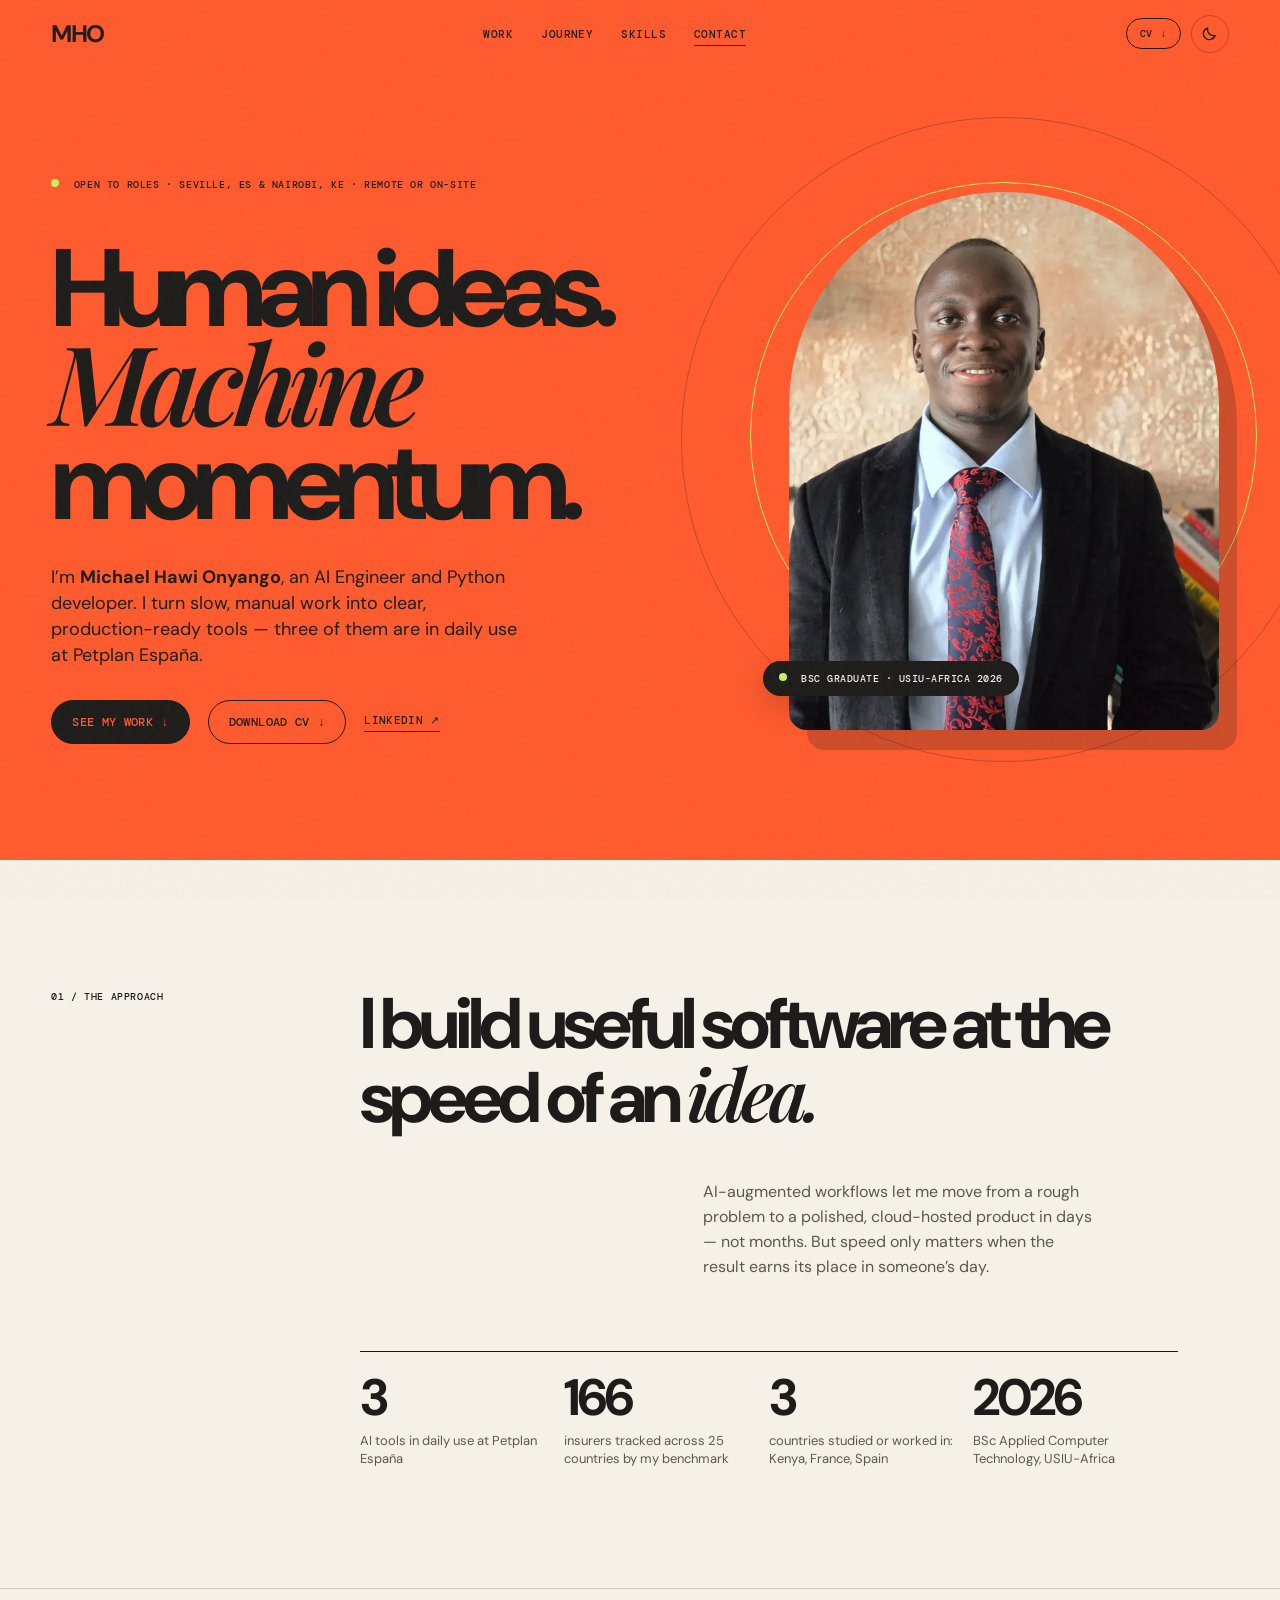
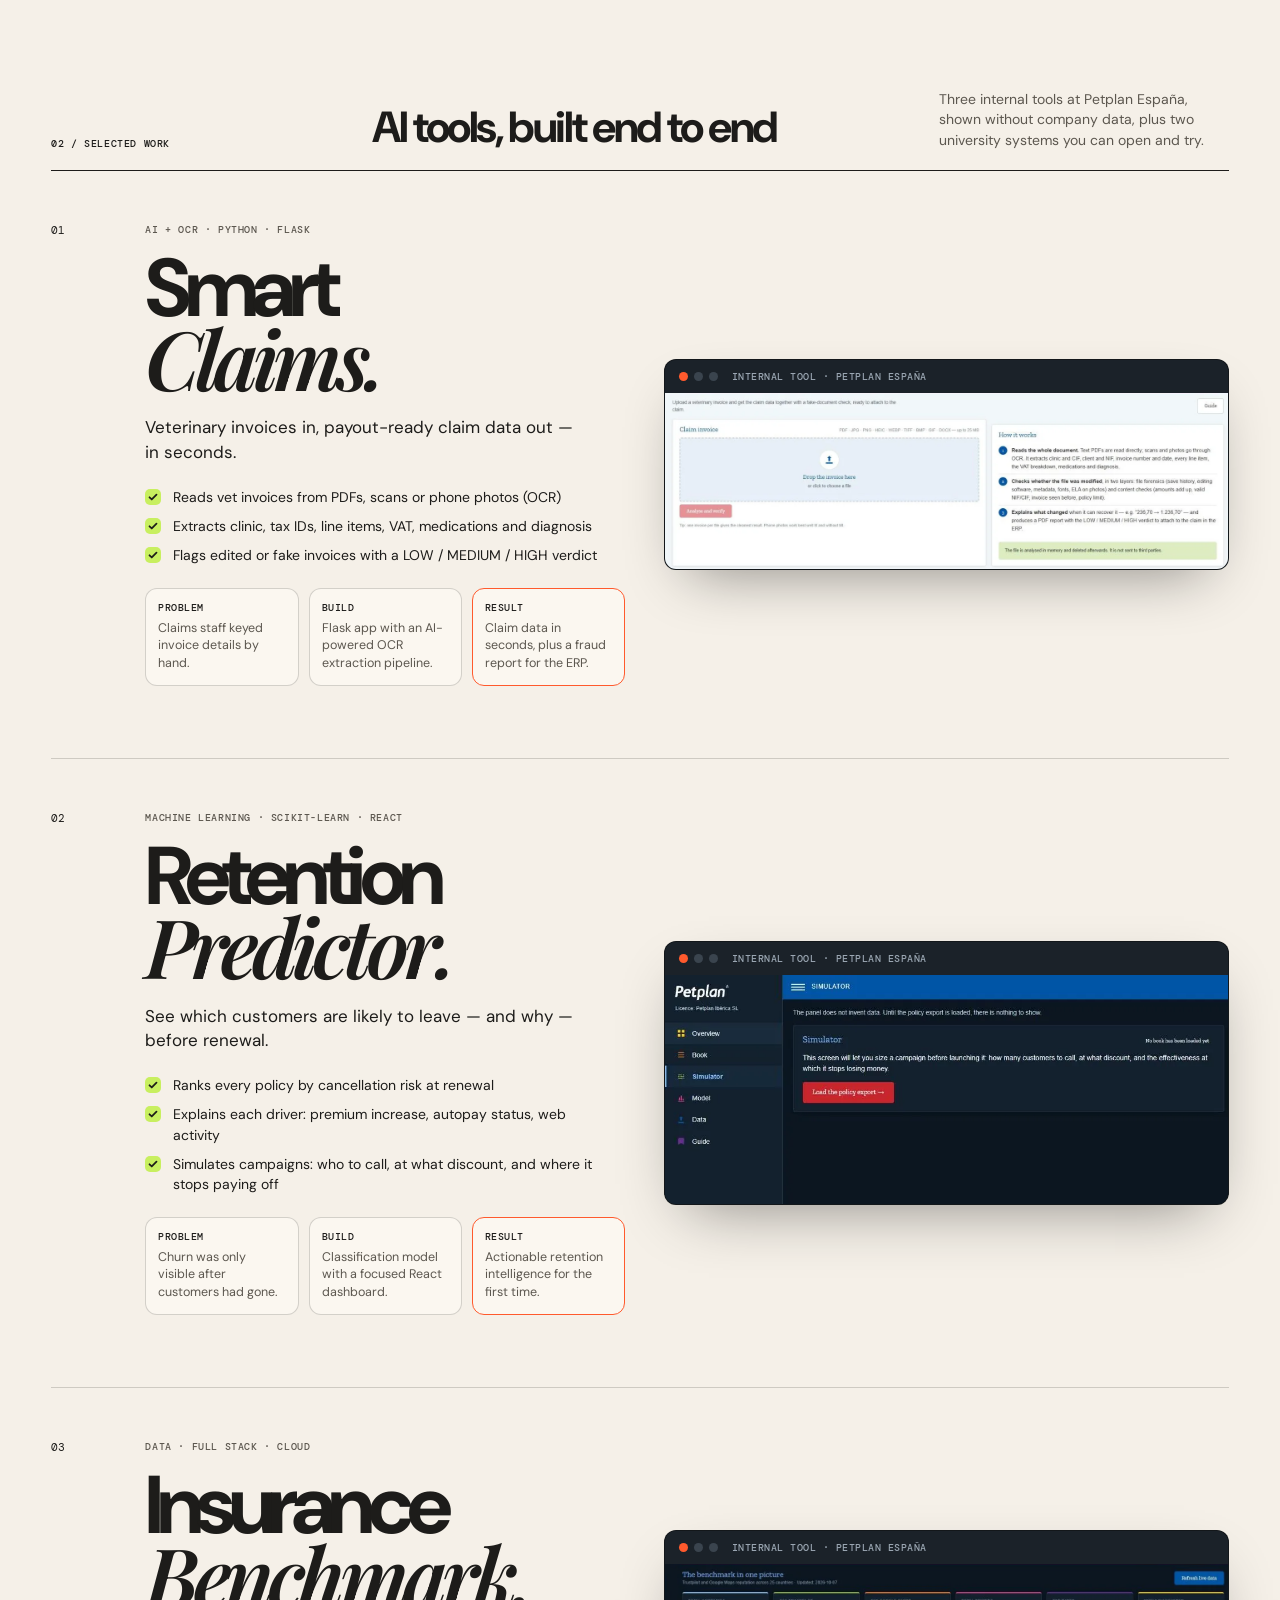
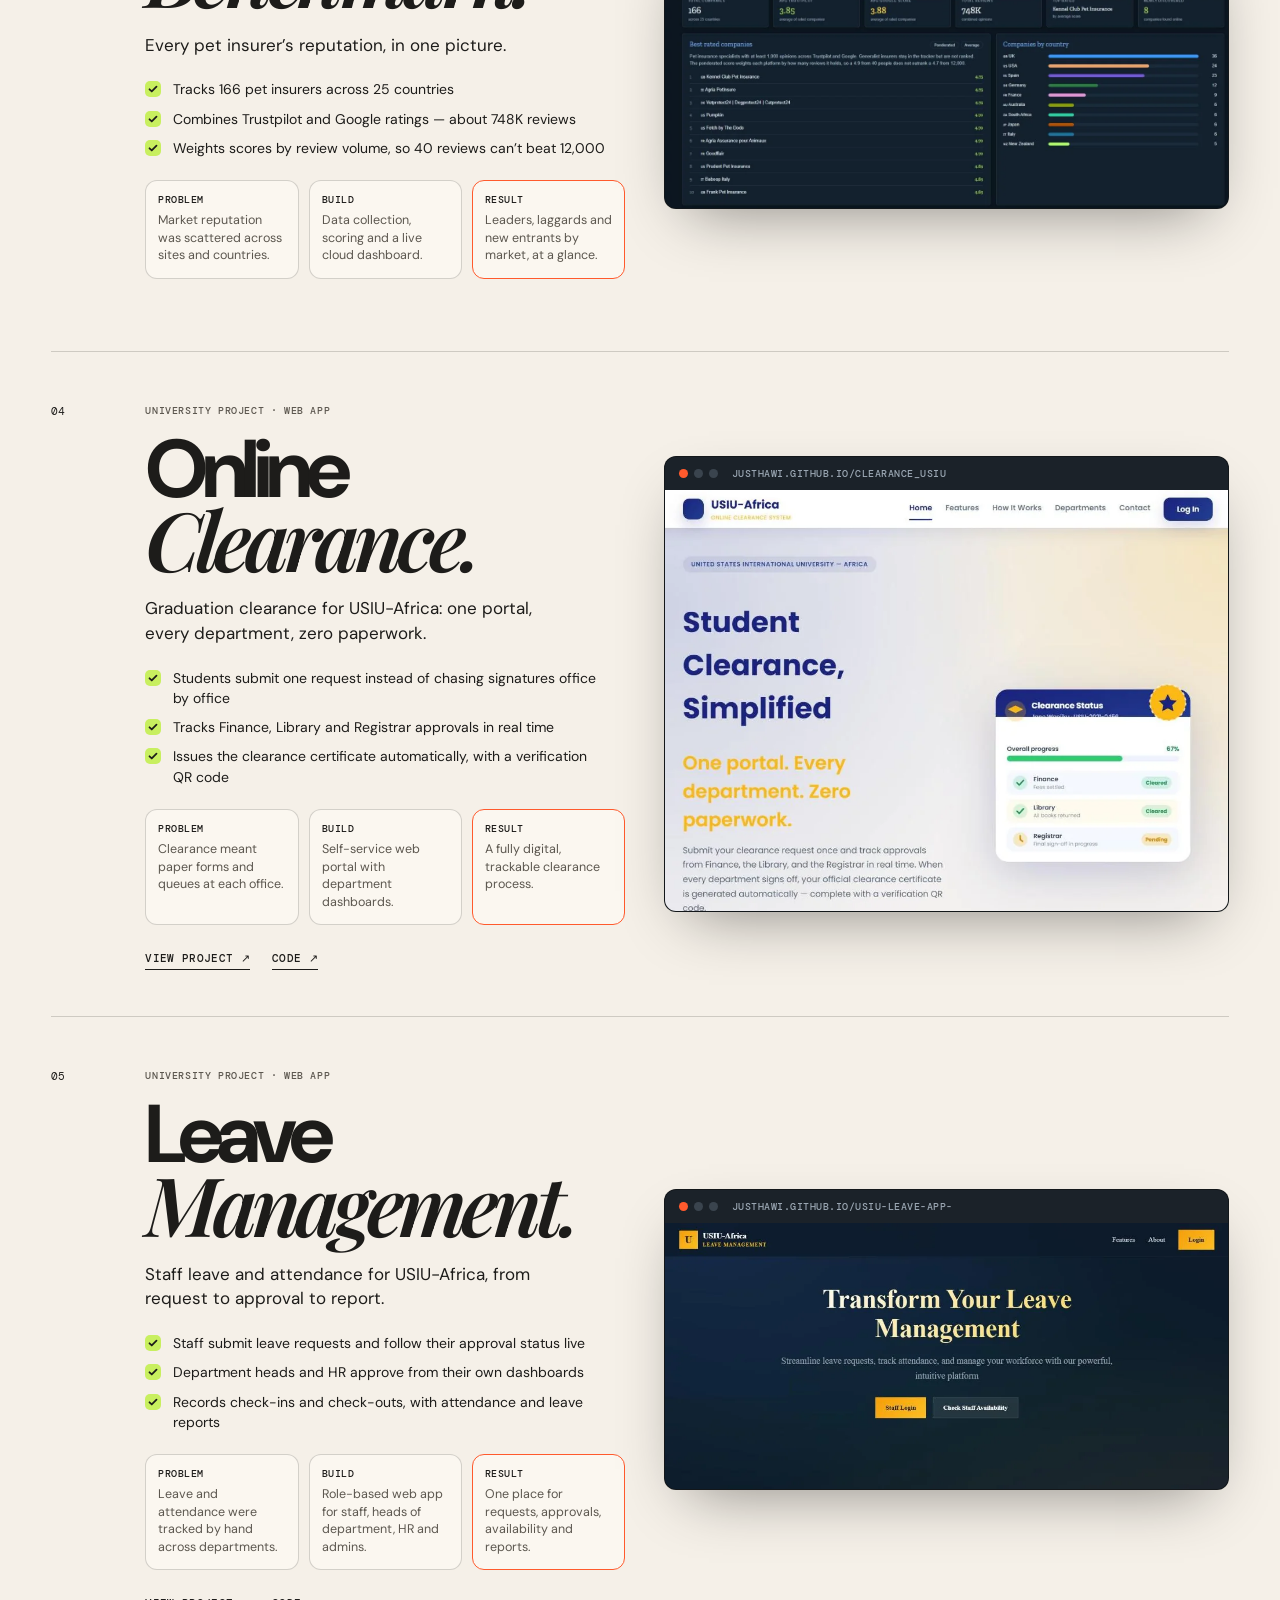
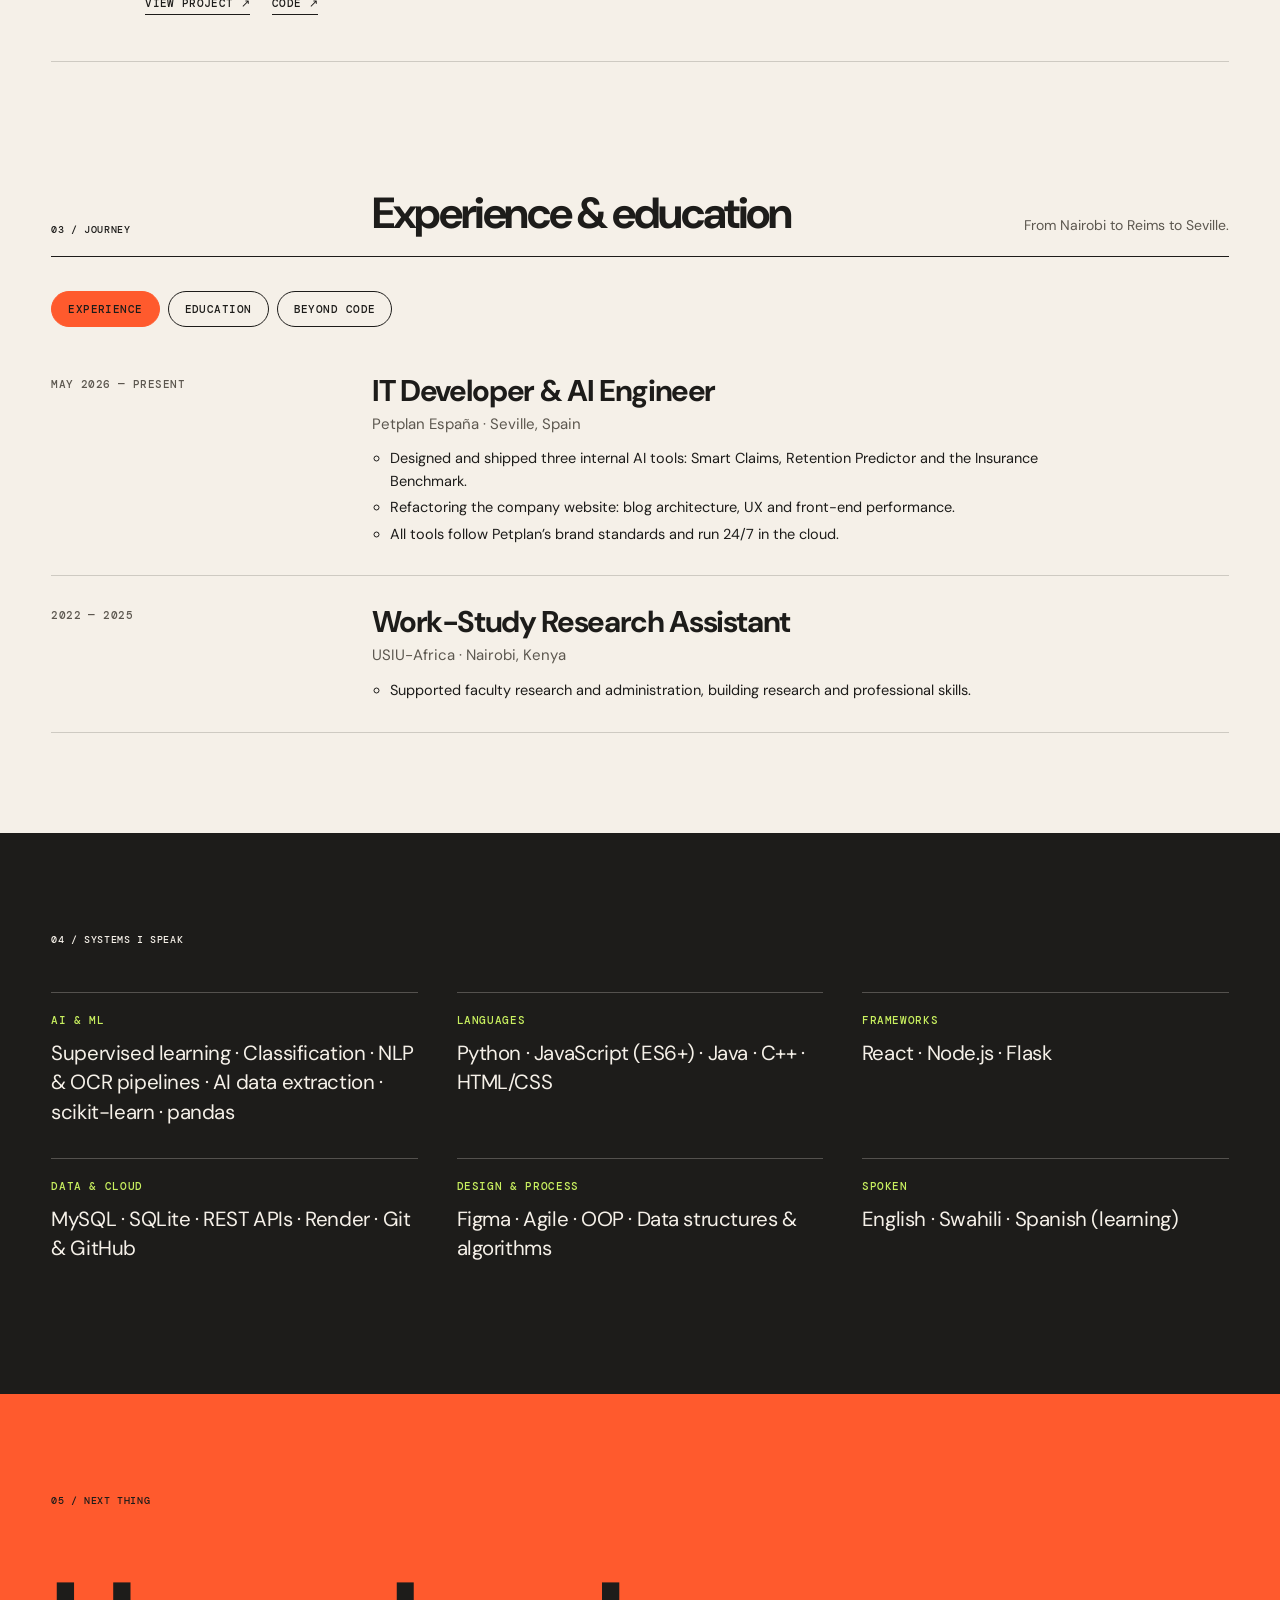
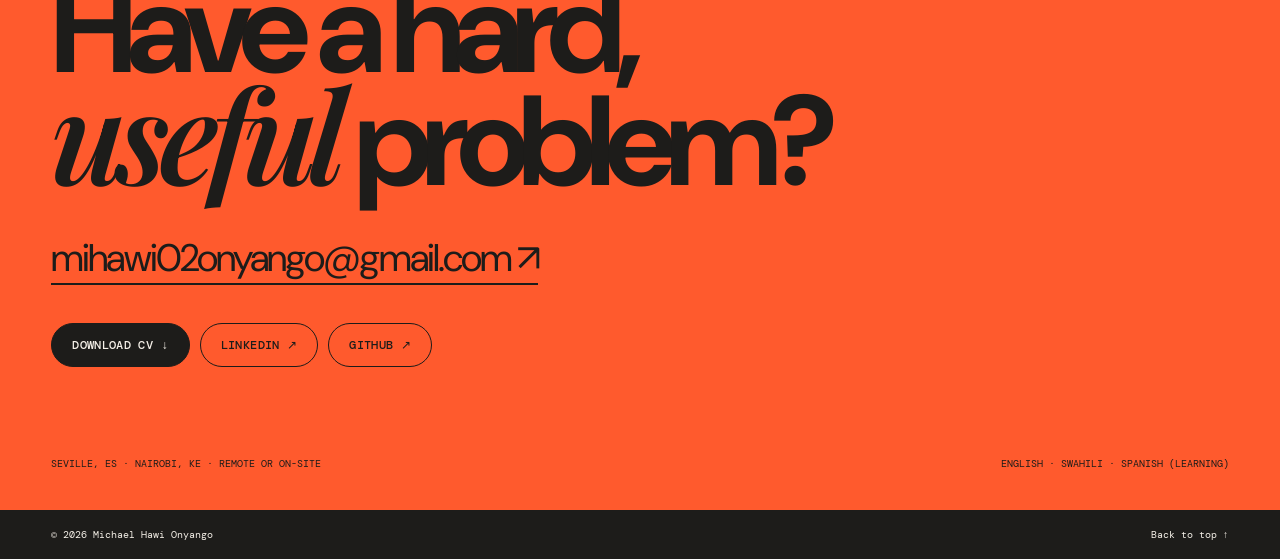
==== index.html @ cbe43e83 "Add files via upload" ====
<!doctype html>
<html lang="en">
<head>
  <meta charset="utf-8" />
  <meta name="viewport" content="width=device-width, initial-scale=1" />
  <title>Michael Hawi Onyango — AI Engineer &amp; Python Developer | Portfolio</title>
  <meta name="description" content="Michael Hawi Onyango is an AI Engineer and Python developer (BSc, USIU-Africa 2026) building production AI tools at Petplan España — OCR claims automation, ML retention prediction and a global insurer benchmark." />
  <meta name="author" content="Michael Hawi Onyango" />
  <meta name="robots" content="index, follow" />
  <meta name="theme-color" content="#ff5a2d" media="(prefers-color-scheme: light)" />
  <meta name="theme-color" content="#141312" media="(prefers-color-scheme: dark)" />
  <meta name="color-scheme" content="light dark" />
  <link rel="canonical" href="https://michael-hawi-onyango-portfolio.onrender.com/" />
  <link rel="icon" href="favicon.svg" type="image/svg+xml" />
  <link rel="apple-touch-icon" href="apple-touch-icon.png" />

  <meta property="og:type" content="profile" />
  <meta property="og:site_name" content="Michael Hawi Onyango" />
  <meta property="og:title" content="Michael Hawi Onyango — AI Engineer &amp; Python Developer" />
  <meta property="og:description" content="Production AI tools built at Petplan España: OCR claims automation, ML retention prediction and a 25-country insurer benchmark." />
  <meta property="og:url" content="https://michael-hawi-onyango-portfolio.onrender.com/" />
  <meta property="og:image" content="https://michael-hawi-onyango-portfolio.onrender.com/og-image.png" />
  <meta property="og:image:width" content="1200" />
  <meta property="og:image:height" content="630" />
  <meta property="og:image:alt" content="Michael Hawi Onyango — AI Engineer. Human ideas. Machine momentum." />
  <meta property="og:locale" content="en_GB" />
  <meta property="profile:first_name" content="Michael" />
  <meta property="profile:last_name" content="Onyango" />
  <meta name="twitter:card" content="summary_large_image" />
  <meta name="twitter:title" content="Michael Hawi Onyango — AI Engineer &amp; Python Developer" />
  <meta name="twitter:description" content="Production AI tools: OCR claims automation, ML retention prediction and a 25-country insurer benchmark." />
  <meta name="twitter:image" content="https://michael-hawi-onyango-portfolio.onrender.com/og-image.png" />

  <script>
    (function () {
      var t = null;
      try { t = localStorage.getItem('theme'); } catch (e) {}
      if (t !== 'light' && t !== 'dark') t = window.matchMedia('(prefers-color-scheme: dark)').matches ? 'dark' : 'light';
      document.documentElement.setAttribute('data-theme', t);
    })();
  </script>

  <script type="application/ld+json">
  {
    "@context": "https://schema.org",
    "@graph": [
      {
        "@type": "Person",
        "@id": "https://michael-hawi-onyango-portfolio.onrender.com/#person",
        "name": "Michael Hawi Onyango",
        "alternateName": "Hawi Onyango",
        "jobTitle": "AI Engineer",
        "description": "IT Developer and AI Engineer building production-ready AI tools.",
        "url": "https://michael-hawi-onyango-portfolio.onrender.com/",
        "image": "https://michael-hawi-onyango-portfolio.onrender.com/michael-hawi-onyango.jpg",
        "email": "mailto:mihawi02onyango@gmail.com",
        "sameAs": [
          "https://www.linkedin.com/in/hawionyango",
          "https://github.com/Justhawi"
        ],
        "alumniOf": [
          { "@type": "CollegeOrUniversity", "name": "United States International University - Africa" },
          { "@type": "CollegeOrUniversity", "name": "Sciences Po" }
        ],
        "hasCredential": {
          "@type": "EducationalOccupationalCredential",
          "credentialCategory": "degree",
          "name": "BSc Applied Computer Technology",
          "recognizedBy": { "@type": "CollegeOrUniversity", "name": "United States International University - Africa" }
        },
        "worksFor": { "@type": "Organization", "name": "Petplan España" },
        "knowsAbout": ["Artificial intelligence", "Machine learning", "Python", "Flask", "React", "Node.js", "scikit-learn", "pandas", "OCR", "Natural language processing", "REST APIs"],
        "knowsLanguage": ["English", "Swahili", "Spanish"],
        "address": { "@type": "PostalAddress", "addressLocality": "Seville", "addressCountry": "ES" }
      },
      {
        "@type": "WebSite",
        "@id": "https://michael-hawi-onyango-portfolio.onrender.com/#website",
        "url": "https://michael-hawi-onyango-portfolio.onrender.com/",
        "name": "Michael Hawi Onyango — Portfolio",
        "inLanguage": "en",
        "author": { "@id": "https://michael-hawi-onyango-portfolio.onrender.com/#person" }
      }
    ]
  }
  </script>

  <link rel="preconnect" href="https://fonts.googleapis.com"><link rel="preconnect" href="https://fonts.gstatic.com" crossorigin>
  <link href="https://fonts.googleapis.com/css2?family=DM+Mono:wght@400;500&family=DM+Sans:opsz,wght@9..40,400;9..40,500;9..40,700&family=Playfair+Display:ital,wght@0,600;1,600&display=swap" rel="stylesheet">
  <link rel="stylesheet" href="styles.css" />
</head>
<body>
  <a class="skip-link" href="#work">Skip to selected work</a>
  <div class="noise" aria-hidden="true"></div>

  <header class="site-header" id="site-header">
    <a class="brand" href="#top" aria-label="Michael Hawi Onyango, back to top">MHO</a>
    <nav class="main-nav" id="main-nav" aria-label="Main">
      <a href="#work">Work</a>
      <a href="#journey">Journey</a>
      <a href="#skills">Skills</a>
      <a href="#contact">Contact</a>
    </nav>
    <div class="header-actions">
      <a class="pill pill-small cv-link" href="Michael-Hawi-Onyango-CV.pdf" download>CV <span aria-hidden="true">↓</span></a>
      <button class="icon-btn theme-toggle" id="theme-toggle" type="button" aria-label="Switch to dark mode" aria-pressed="false">
        <svg class="i-moon" viewBox="0 0 24 24" aria-hidden="true"><path d="M20 14.5A8.5 8.5 0 0 1 9.5 4a8.5 8.5 0 1 0 10.5 10.5Z"/></svg>
        <svg class="i-sun" viewBox="0 0 24 24" aria-hidden="true"><circle cx="12" cy="12" r="4.2"/><path d="M12 2v2.5M12 19.5V22M2 12h2.5M19.5 12H22M4.9 4.9l1.8 1.8M17.3 17.3l1.8 1.8M4.9 19.1l1.8-1.8M17.3 6.7l1.8-1.8"/></svg>
      </button>
      <button class="icon-btn menu-toggle" id="menu-toggle" type="button" aria-label="Open menu" aria-expanded="false" aria-controls="main-nav">
        <span></span><span></span>
      </button>
    </div>
  </header>

  <main id="top">
    <section class="hero" aria-labelledby="hero-title">
      <div class="hero-copy">
        <div class="eyebrow"><span class="dot" aria-hidden="true"></span> Open to roles · Seville, ES &amp; Nairobi, KE · Remote or on-site</div>
        <h1 id="hero-title"><span class="sr-only">Michael Hawi Onyango, AI Engineer: </span>Human ideas.<br><em>Machine</em> momentum.</h1>
        <p class="hero-intro">I’m <strong>Michael Hawi Onyango</strong>, an AI Engineer and Python developer. I turn slow, manual work into clear, production-ready tools — three of them are in daily use at Petplan España.</p>
        <div class="hero-actions">
          <a class="pill pill-dark" href="#work">See my work <span aria-hidden="true">↓</span></a>
          <a class="pill" href="Michael-Hawi-Onyango-CV.pdf" download>Download CV <span aria-hidden="true">↓</span></a>
          <a class="text-link" href="https://www.linkedin.com/in/hawionyango" target="_blank" rel="noopener noreferrer">LinkedIn ↗</a>
        </div>
      </div>
      <figure class="hero-photo">
        <div class="orbit orbit-a" aria-hidden="true"></div>
        <div class="orbit orbit-b" aria-hidden="true"></div>
        <picture>
          <source srcset="michael-hawi-onyango.webp" type="image/webp">
          <img src="michael-hawi-onyango.jpg" width="640" height="800" alt="Portrait of Michael Hawi Onyango in a dark blazer and red patterned tie" fetchpriority="high">
        </picture>
        <figcaption class="photo-badge"><span class="dot" aria-hidden="true"></span> BSc graduate · USIU-Africa 2026</figcaption>
      </figure>
    </section>

    <section class="manifesto" id="about" aria-labelledby="about-title">
      <div class="section-tag">01 / The approach</div>
      <div>
        <h2 id="about-title" class="display-copy">I build useful software at the speed of an <em>idea.</em></h2>
        <p class="body-copy">AI-augmented workflows let me move from a rough problem to a polished, cloud-hosted product in days — not months. But speed only matters when the result earns its place in someone’s day.</p>
        <ul class="facts" aria-label="Quick facts">
          <li><strong>3</strong><span>AI tools in daily use at Petplan España</span></li>
          <li><strong>166</strong><span>insurers tracked across 25 countries by my benchmark</span></li>
          <li><strong>3</strong><span>countries studied or worked in: Kenya, France, Spain</span></li>
          <li><strong>2026</strong><span>BSc Applied Computer Technology, USIU-Africa</span></li>
        </ul>
      </div>
    </section>

    <section class="work" id="work" aria-labelledby="work-title">
      <div class="section-top">
        <div class="section-tag">02 / Selected work</div>
        <h2 id="work-title" class="section-title">AI tools, built end to end</h2>
        <p>Three internal tools at Petplan España, shown without company data, plus two university systems you can open and try.</p>
      </div>

      <article class="project">
        <div class="project-number" aria-hidden="true">01</div>
        <div class="project-copy">
          <span class="kicker">AI + OCR · Python · Flask</span>
          <h3>Smart<br><em>Claims.</em></h3>
          <p class="lede">Veterinary invoices in, payout-ready claim data out — in seconds.</p>
          <ul class="checklist" aria-label="What it does">
            <li>Reads vet invoices from PDFs, scans or phone photos (OCR)</li>
            <li>Extracts clinic, tax IDs, line items, VAT, medications and diagnosis</li>
            <li>Flags edited or fake invoices with a LOW / MEDIUM / HIGH verdict</li>
          </ul>
          <ol class="steps">
            <li><b>Problem</b>Claims staff keyed invoice details by hand.</li>
            <li><b>Build</b>Flask app with an AI-powered OCR extraction pipeline.</li>
            <li><b>Result</b>Claim data in seconds, plus a fraud report for the ERP.</li>
          </ol>
        </div>
        <figure class="shot"><div class="shot-bar" aria-hidden="true"><i></i><i></i><i></i><span>Internal tool · Petplan España</span></div><img src="shot-smart-claims.webp" width="1354" height="422" loading="lazy" decoding="async" alt="Screenshot of the Smart Claims invoice reader: an upload area for vet invoices and a three-step explanation of how it reads, verifies and reports on each invoice"></figure>
      </article>

      <article class="project">
        <div class="project-number" aria-hidden="true">02</div>
        <div class="project-copy">
          <span class="kicker">Machine learning · scikit-learn · React</span>
          <h3>Retention<br><em>Predictor.</em></h3>
          <p class="lede">See which customers are likely to leave — and why — before renewal.</p>
          <ul class="checklist" aria-label="What it does">
            <li>Ranks every policy by cancellation risk at renewal</li>
            <li>Explains each driver: premium increase, autopay status, web activity</li>
            <li>Simulates campaigns: who to call, at what discount, and where it stops paying off</li>
          </ul>
          <ol class="steps">
            <li><b>Problem</b>Churn was only visible after customers had gone.</li>
            <li><b>Build</b>Classification model with a focused React dashboard.</li>
            <li><b>Result</b>Actionable retention intelligence for the first time.</li>
          </ol>
        </div>
        <figure class="shot"><div class="shot-bar" aria-hidden="true"><i></i><i></i><i></i><span>Internal tool · Petplan España</span></div><img src="shot-retention.webp" width="985" height="400" loading="lazy" decoding="async" alt="Screenshot of the Retention Panel: navigation for overview, book, simulator and model, with the campaign simulator screen open"></figure>
      </article>

      <article class="project">
        <div class="project-number" aria-hidden="true">03</div>
        <div class="project-copy">
          <span class="kicker">Data · Full stack · Cloud</span>
          <h3>Insurance<br><em>Benchmark.</em></h3>
          <p class="lede">Every pet insurer’s reputation, in one picture.</p>
          <ul class="checklist" aria-label="What it does">
            <li>Tracks 166 pet insurers across 25 countries</li>
            <li>Combines Trustpilot and Google ratings — about 748K reviews</li>
            <li>Weights scores by review volume, so 40 reviews can’t beat 12,000</li>
          </ul>
          <ol class="steps">
            <li><b>Problem</b>Market reputation was scattered across sites and countries.</li>
            <li><b>Build</b>Data collection, scoring and a live cloud dashboard.</li>
            <li><b>Result</b>Leaders, laggards and new entrants by market, at a glance.</li>
          </ol>
        </div>
        <figure class="shot"><div class="shot-bar" aria-hidden="true"><i></i><i></i><i></i><span>Internal tool · Petplan España</span></div><img src="shot-benchmark.webp" width="1324" height="574" loading="lazy" decoding="async" alt="Screenshot of the Insurance Benchmark dashboard: 166 companies across 25 countries, average Trustpilot and Google scores, best-rated companies and companies by country"></figure>
      </article>

      <article class="project">
        <div class="project-number" aria-hidden="true">04</div>
        <div class="project-copy">
          <span class="kicker">University project · Web app</span>
          <h3>Online<br><em>Clearance.</em></h3>
          <p class="lede">Graduation clearance for USIU-Africa: one portal, every department, zero paperwork.</p>
          <ul class="checklist" aria-label="What it does">
            <li>Students submit one request instead of chasing signatures office by office</li>
            <li>Tracks Finance, Library and Registrar approvals in real time</li>
            <li>Issues the clearance certificate automatically, with a verification QR code</li>
          </ul>
          <ol class="steps">
            <li><b>Problem</b>Clearance meant paper forms and queues at each office.</li>
            <li><b>Build</b>Self-service web portal with department dashboards.</li>
            <li><b>Result</b>A fully digital, trackable clearance process.</li>
          </ol>
          <div class="project-links">
            <a class="text-link" href="https://justhawi.github.io/clearance_usiu/" target="_blank" rel="noopener noreferrer">View project ↗</a>
            <a class="text-link" href="https://github.com/Justhawi/clearance_usiu" target="_blank" rel="noopener noreferrer">Code ↗</a>
          </div>
        </div>
        <figure class="shot"><div class="shot-bar" aria-hidden="true"><i></i><i></i><i></i><span>justhawi.github.io/clearance_usiu</span></div><img src="shot-clearance.webp" width="972" height="726" loading="lazy" decoding="async" alt="Screenshot of the USIU-Africa Online Clearance System home page, showing a student's clearance status with Finance and Library cleared and Registrar pending"></figure>
      </article>

      <article class="project">
        <div class="project-number" aria-hidden="true">05</div>
        <div class="project-copy">
          <span class="kicker">University project · Web app</span>
          <h3>Leave<br><em>Management.</em></h3>
          <p class="lede">Staff leave and attendance for USIU-Africa, from request to approval to report.</p>
          <ul class="checklist" aria-label="What it does">
            <li>Staff submit leave requests and follow their approval status live</li>
            <li>Department heads and HR approve from their own dashboards</li>
            <li>Records check-ins and check-outs, with attendance and leave reports</li>
          </ul>
          <ol class="steps">
            <li><b>Problem</b>Leave and attendance were tracked by hand across departments.</li>
            <li><b>Build</b>Role-based web app for staff, heads of department, HR and admins.</li>
            <li><b>Result</b>One place for requests, approvals, availability and reports.</li>
          </ol>
          <div class="project-links">
            <a class="text-link" href="https://justhawi.github.io/usiu-leave-app-/" target="_blank" rel="noopener noreferrer">View project ↗</a>
            <a class="text-link" href="https://github.com/Justhawi/usiu-leave-app-" target="_blank" rel="noopener noreferrer">Code ↗</a>
          </div>
        </div>
        <figure class="shot"><div class="shot-bar" aria-hidden="true"><i></i><i></i><i></i><span>justhawi.github.io/usiu-leave-app-</span></div><img src="shot-leave-app.webp" width="1100" height="520" loading="lazy" decoding="async" alt="Screenshot of the USIU-Africa Leave Management System home page with staff login and staff availability buttons"></figure>
      </article>
    </section>

    <section class="journey" id="journey" aria-labelledby="journey-title">
      <div class="section-top">
        <div class="section-tag">03 / Journey</div>
        <h2 id="journey-title" class="section-title">Experience &amp; education</h2>
        <p>From Nairobi to Reims to Seville.</p>
      </div>
      <div class="tabs" role="tablist" aria-label="Experience and education">
        <button role="tab" id="tab-work" aria-controls="panel-work" aria-selected="true">Experience</button>
        <button role="tab" id="tab-edu" aria-controls="panel-edu" aria-selected="false" tabindex="-1">Education</button>
        <button role="tab" id="tab-more" aria-controls="panel-more" aria-selected="false" tabindex="-1">Beyond code</button>
      </div>

      <div class="tab-panel" role="tabpanel" id="panel-work" aria-labelledby="tab-work">
        <ol class="timeline">
          <li>
            <span class="when">May 2026 — Present</span>
            <h3>IT Developer &amp; AI Engineer</h3>
            <p class="where">Petplan España · Seville, Spain</p>
            <ul>
              <li>Designed and shipped three internal AI tools: Smart Claims, Retention Predictor and the Insurance Benchmark.</li>
              <li>Refactoring the company website: blog architecture, UX and front-end performance.</li>
              <li>All tools follow Petplan’s brand standards and run 24/7 in the cloud.</li>
            </ul>
          </li>
          <li>
            <span class="when">2022 — 2025</span>
            <h3>Work-Study Research Assistant</h3>
            <p class="where">USIU-Africa · Nairobi, Kenya</p>
            <ul><li>Supported faculty research and administration, building research and professional skills.</li></ul>
          </li>
        </ol>
      </div>

      <div class="tab-panel" role="tabpanel" id="panel-edu" aria-labelledby="tab-edu" hidden>
        <ol class="timeline">
          <li>
            <span class="when">2022 — 2026 · Graduated 26 Sept 2026</span>
            <h3>BSc Applied Computer Technology</h3>
            <p class="where">USIU-Africa · Nairobi, Kenya</p>
          </li>
          <li>
            <span class="when">2025</span>
            <h3>Student Exchange Programme</h3>
            <p class="where">Sciences Po · Reims, France</p>
          </li>
          <li>
            <span class="when">2022</span>
            <h3>ICDL Core certification</h3>
            <p class="where">International Computer Driving Licence</p>
          </li>
        </ol>
      </div>

      <div class="tab-panel" role="tabpanel" id="panel-more" aria-labelledby="tab-more" hidden>
        <ol class="timeline">
          <li>
            <span class="when">2023</span>
            <h3>Hult Prize competitor</h3>
            <p class="where">Pitched a climate-tech solution to an international judging panel.</p>
          </li>
          <li>
            <span class="when">Workshops</span>
            <h3>Cybersecurity &amp; digital forensics</h3>
            <p class="where">Hands-on training in penetration testing concepts and incident analysis.</p>
          </li>
          <li>
            <span class="when">Volunteer</span>
            <h3>St. Scholastica Uzima Hospital, Nairobi</h3>
            <p class="where">Community health support and digital literacy assistance.</p>
          </li>
        </ol>
      </div>
    </section>

    <section class="credentials" id="skills" aria-labelledby="skills-title">
      <div class="section-tag">04 / Systems I speak</div>
      <h2 id="skills-title" class="sr-only">Skills</h2>
      <div class="skill-groups">
        <div><h3>AI &amp; ML</h3><p>Supervised learning · Classification · NLP &amp; OCR pipelines · AI data extraction · scikit-learn · pandas</p></div>
        <div><h3>Languages</h3><p>Python · JavaScript (ES6+) · Java · C++ · HTML/CSS</p></div>
        <div><h3>Frameworks</h3><p>React · Node.js · Flask</p></div>
        <div><h3>Data &amp; cloud</h3><p>MySQL · SQLite · REST APIs · Render · Git &amp; GitHub</p></div>
        <div><h3>Design &amp; process</h3><p>Figma · Agile · OOP · Data structures &amp; algorithms</p></div>
        <div><h3>Spoken</h3><p>English · Swahili · Spanish (learning)</p></div>
      </div>
    </section>

    <section class="contact" id="contact" aria-labelledby="contact-title">
      <div class="section-tag">05 / Next thing</div>
      <h2 id="contact-title">Have a hard,<br><em>useful</em> problem?</h2>
      <a class="email" href="mailto:mihawi02onyango@gmail.com">mihawi02onyango@gmail.com <b aria-hidden="true">↗</b></a>
      <div class="contact-links">
        <a class="pill pill-dark" href="Michael-Hawi-Onyango-CV.pdf" download>Download CV <span aria-hidden="true">↓</span></a>
        <a class="pill" href="https://www.linkedin.com/in/hawionyango" target="_blank" rel="noopener noreferrer">LinkedIn ↗</a>
        <a class="pill" href="https://github.com/Justhawi" target="_blank" rel="noopener noreferrer">GitHub ↗</a>
      </div>
      <div class="contact-meta"><span>Seville, ES · Nairobi, KE · Remote or on-site</span><span>English · Swahili · Spanish (learning)</span></div>
    </section>
  </main>

  <footer><span>© 2026 Michael Hawi Onyango</span><a href="#top" class="to-top">Back to top ↑</a></footer>
  <script src="script.js"></script>
</body>
</html>
---- styles.css ----
/* ---------- Tokens ---------- */
:root{
  --orange:#ff5a2d;--lime:#c8ef5f;--ink:#1d1c1a;--paper:#f5f0e8;
  --bg:#f5f0e8;--fg:#1d1c1a;--muted:#5c574f;--line:rgba(29,28,26,.18);--line-strong:#1d1c1a;
  --card:#fbf7f0;--hero-bg:#ff5a2d;--hero-fg:#1d1c1a;--hero-accent:#1d1c1a;--hero-line:rgba(29,28,26,.28);
  --inv-bg:#1d1c1a;--inv-fg:#f5f0e8;--inv-line:rgba(245,240,232,.25);
  --header-bg:rgba(245,240,232,.86);--noise:.17;
  --sans:'DM Sans',system-ui,sans-serif;--mono:'DM Mono',ui-monospace,monospace;--serif:'Playfair Display',Georgia,serif;
  color-scheme:light;
}
@media (prefers-color-scheme:dark){
  :root:not([data-theme="light"]){
    --bg:#141312;--fg:#f2ede4;--muted:#aaa397;--line:rgba(242,237,228,.14);--line-strong:#f2ede4;
    --card:#1c1a18;--hero-bg:#141312;--hero-fg:#f2ede4;--hero-accent:#ff6a3d;--hero-line:rgba(242,237,228,.18);
    --inv-bg:#1c1a18;--inv-fg:#f2ede4;--inv-line:rgba(242,237,228,.18);
    --header-bg:rgba(20,19,18,.82);--noise:.07;color-scheme:dark;
  }
}
:root[data-theme="dark"]{
  --bg:#141312;--fg:#f2ede4;--muted:#aaa397;--line:rgba(242,237,228,.14);--line-strong:#f2ede4;
  --card:#1c1a18;--hero-bg:#141312;--hero-fg:#f2ede4;--hero-accent:#ff6a3d;--hero-line:rgba(242,237,228,.18);
  --inv-bg:#1c1a18;--inv-fg:#f2ede4;--inv-line:rgba(242,237,228,.18);
  --header-bg:rgba(20,19,18,.82);--noise:.07;color-scheme:dark;
}

/* ---------- Base ---------- */
*{box-sizing:border-box}
html{scroll-behavior:smooth;scroll-padding-top:80px}
body{margin:0;background:var(--bg);color:var(--fg);font-family:var(--sans);-webkit-font-smoothing:antialiased;transition:background-color .3s,color .3s}
img{max-width:100%;display:block}
a{color:inherit}
:focus-visible{outline:2px solid var(--orange);outline-offset:3px;border-radius:4px}
.sr-only{position:absolute!important;width:1px;height:1px;padding:0;margin:-1px;overflow:hidden;clip:rect(0,0,0,0);white-space:nowrap;border:0}
.skip-link{position:fixed;left:16px;top:-60px;z-index:50;background:var(--ink);color:var(--paper);padding:10px 14px;font:500 11px var(--mono);text-decoration:none}
.skip-link:focus{top:12px}
.noise{pointer-events:none;position:fixed;inset:0;opacity:var(--noise);z-index:40;background-image:url("data:image/svg+xml,%3Csvg viewBox='0 0 180 180' xmlns='http://www.w3.org/2000/svg'%3E%3Cfilter id='n'%3E%3CfeTurbulence type='fractalNoise' baseFrequency='.9' numOctaves='3' stitchTiles='stitch'/%3E%3C/filter%3E%3Crect width='100%25' height='100%25' filter='url(%23n)' opacity='.22'/%3E%3C/svg%3E")}
.section-tag,.eyebrow,.kicker{font:500 10px var(--mono);letter-spacing:.06em;text-transform:uppercase}
.dot{display:inline-block;width:8px;height:8px;border-radius:50%;background:var(--lime);margin-right:8px;vertical-align:1px}

/* ---------- Buttons ---------- */
.pill{display:inline-flex;align-items:center;gap:8px;border:1px solid currentColor;border-radius:999px;padding:13px 20px;font:500 12px var(--mono);text-decoration:none;text-transform:uppercase;letter-spacing:.03em;transition:transform .2s,background-color .2s,color .2s}
.pill:hover{transform:translateY(-2px)}
.pill-dark{background:var(--ink);color:var(--paper);border-color:var(--ink)}
.pill-small{padding:8px 13px;font-size:10px}
.text-link{font:500 11px var(--mono);text-decoration:none;border-bottom:1px solid currentColor;padding-bottom:4px;text-transform:uppercase;letter-spacing:.03em}
.icon-btn{width:38px;height:38px;display:grid;place-items:center;border:1px solid var(--line);border-radius:50%;background:transparent;color:inherit;cursor:pointer;padding:0}
.icon-btn svg{width:17px;height:17px;fill:none;stroke:currentColor;stroke-width:1.8;stroke-linecap:round;stroke-linejoin:round}
.theme-toggle .i-sun{display:none}
:root[data-theme="dark"] .theme-toggle .i-sun{display:block}
:root[data-theme="dark"] .theme-toggle .i-moon{display:none}

/* ---------- Header ---------- */
.site-header{position:fixed;top:0;left:0;right:0;z-index:30;height:68px;display:flex;align-items:center;justify-content:space-between;gap:20px;padding:0 4vw;color:var(--hero-fg);transition:background-color .3s,border-color .3s,color .3s;border-bottom:1px solid transparent}
.site-header.scrolled{background:var(--header-bg);color:var(--fg);border-bottom-color:var(--line);-webkit-backdrop-filter:blur(12px);backdrop-filter:blur(12px)}
.brand{font-size:24px;font-weight:700;letter-spacing:-1.5px;text-decoration:none}
.main-nav{display:flex;gap:28px}
.main-nav a{font:500 11px var(--mono);text-decoration:none;text-transform:uppercase;letter-spacing:.04em;position:relative}
.main-nav a::after{content:"";position:absolute;left:0;right:0;bottom:-5px;height:1px;background:currentColor;transform:scaleX(0);transform-origin:left;transition:transform .25s}
.main-nav a:hover::after,.main-nav a[aria-current="true"]::after{transform:scaleX(1)}
.header-actions{display:flex;align-items:center;gap:10px}
.site-header:not(.scrolled) .icon-btn{border-color:var(--hero-line)}
.menu-toggle{display:none}
.menu-toggle{position:relative}
.menu-toggle span{position:absolute;left:50%;top:50%;width:16px;height:1.6px;margin:-.8px 0 0 -8px;background:currentColor;transition:transform .25s}
.menu-toggle span:first-child{transform:translateY(-3.5px)}
.menu-toggle span:last-child{transform:translateY(3.5px)}
.menu-toggle[aria-expanded="true"] span:first-child{transform:rotate(45deg)}
.menu-toggle[aria-expanded="true"] span:last-child{transform:rotate(-45deg)}

/* ---------- Hero ---------- */
.hero{position:relative;overflow:hidden;background:var(--hero-bg);color:var(--hero-fg);padding:132px 4vw 70px;display:grid;grid-template-columns:minmax(0,1.35fr) minmax(0,.9fr);gap:4vw;align-items:center;min-height:min(860px,100vh)}
.hero h1{font-size:clamp(56px,8.6vw,138px);line-height:.84;letter-spacing:-.085em;margin:52px 0 36px}
.hero h1 em,.display-copy em,.project h3 em,.contact h2 em{font-family:var(--serif);font-weight:600;letter-spacing:-.07em}
.hero h1 em{color:var(--hero-accent)}
.hero-intro{max-width:470px;font-size:18px;line-height:1.45;margin:0 0 32px}
.hero-actions{display:flex;flex-wrap:wrap;align-items:center;gap:12px 18px}
.hero .pill-dark{background:var(--hero-fg);color:var(--hero-bg);border-color:var(--hero-fg)}
.hero-photo{position:relative;margin:0;justify-self:center;width:min(100%,430px)}
.hero-photo picture,.hero-photo img{position:relative;z-index:1}
.hero-photo img{width:100%;height:auto;aspect-ratio:4/5;object-fit:cover;border-radius:220px 220px 18px 18px;box-shadow:18px 20px 0 rgba(29,28,26,.22)}
.orbit{position:absolute;border:1px solid var(--hero-line);border-radius:50%;pointer-events:none}
.orbit-a{width:150%;aspect-ratio:1;left:-25%;top:-14%}
.orbit-b{width:118%;aspect-ratio:1;left:-9%;top:-2%;border-color:var(--lime)}
.photo-badge{position:absolute;z-index:2;left:-26px;bottom:34px;background:var(--ink);color:var(--paper);border-radius:999px;padding:11px 16px;font:500 10px var(--mono);text-transform:uppercase;letter-spacing:.05em;box-shadow:0 10px 30px rgba(0,0,0,.18)}

/* ---------- About ---------- */
.manifesto{display:grid;grid-template-columns:24% 1fr;gap:3vw;padding:130px 8vw 120px 4vw;border-bottom:1px solid var(--line)}
.display-copy{font-size:clamp(40px,5.6vw,86px);font-weight:700;letter-spacing:-.07em;line-height:.95;margin:0;max-width:940px}
.body-copy{margin:48px 0 0 42%;max-width:390px;font-size:16px;line-height:1.55;color:var(--muted)}
.facts{list-style:none;padding:0;margin:72px 0 0;display:grid;grid-template-columns:repeat(4,1fr);border-top:1px solid var(--line-strong)}
.facts li{padding:20px 18px 0 0;display:flex;flex-direction:column;gap:8px}
.facts strong{font-size:clamp(34px,4vw,54px);letter-spacing:-.06em;line-height:1}
.facts span{font-size:13px;line-height:1.4;color:var(--muted);max-width:200px}

/* ---------- Section heads ---------- */
.work,.journey{padding:100px 4vw}
.work{padding-bottom:30px}
.section-top{display:grid;grid-template-columns:24% 1fr auto;gap:3vw;align-items:end;border-bottom:1px solid var(--line-strong);padding-bottom:20px}
.section-title{font-size:clamp(28px,3.4vw,46px);letter-spacing:-.055em;line-height:1;margin:0}
.section-top p{font-size:14px;line-height:1.45;max-width:290px;margin:0;color:var(--muted)}

/* ---------- Projects ---------- */
.project{display:grid;grid-template-columns:8% 44% 48%;border-bottom:1px solid var(--line);padding:46px 0;align-items:center}
.project-number{font:11px var(--mono);align-self:start;padding-top:6px}
.project-copy{padding-right:3vw}
.kicker{color:var(--muted)}
.project h3{font-size:clamp(50px,6.4vw,92px);line-height:.84;letter-spacing:-.08em;margin:16px 0 18px}
.lede{font-size:17px;line-height:1.45;margin:0 0 22px;max-width:430px}
.checklist{list-style:none;padding:0;margin:0 0 22px;display:grid;gap:9px;max-width:460px}
.checklist li{position:relative;padding-left:28px;font-size:14px;line-height:1.45}
.checklist li::before{content:"";position:absolute;left:0;top:2px;width:16px;height:16px;border-radius:5px;background:var(--lime) url("data:image/svg+xml,%3Csvg xmlns='http://www.w3.org/2000/svg' viewBox='0 0 16 16'%3E%3Cpath d='M4 8.3l2.6 2.5L12 5.4' fill='none' stroke='%231d1c1a' stroke-width='2' stroke-linecap='round' stroke-linejoin='round'/%3E%3C/svg%3E") center/14px no-repeat}
.steps{list-style:none;padding:0;margin:0 0 26px;display:grid;grid-template-columns:repeat(3,1fr);gap:10px;max-width:520px}
.steps li{background:var(--card);border:1px solid var(--line);border-radius:12px;padding:12px 12px 13px;font-size:12.5px;line-height:1.4;color:var(--muted)}
.steps b{display:block;color:var(--fg);font:500 10px var(--mono);text-transform:uppercase;letter-spacing:.05em;margin-bottom:6px}
.steps li:nth-child(3){border-color:var(--orange)}
.project-art{position:relative;min-height:440px;overflow:hidden;border-radius:6px}
.invoice{background:#27323a;display:grid;place-items:center}
.paper{width:245px;height:310px;background:#f8f1df;color:#1d1c1a;padding:27px;box-shadow:15px 17px 0 rgba(0,0,0,.16);transform:rotate(6deg);display:flex;flex-direction:column;gap:18px}
.paper small,.paper b{font:9px var(--mono)}
.paper strong{font-size:32px;letter-spacing:-2px}
.paper i{height:5px;background:#d5cebf;width:100%}
.paper b{background:var(--lime);padding:8px;align-self:start}
.scan-line{position:absolute;left:0;right:0;height:2px;background:var(--lime);box-shadow:0 0 16px 4px var(--lime);top:45%;animation:scan 3s infinite alternate}
@keyframes scan{to{top:70%}}
.predictor{background:var(--lime);color:#1d1c1a;display:flex;align-items:end;padding:52px}
.chart{height:210px;display:flex;gap:13px;align-items:end;border-bottom:2px solid #1d1c1a;width:70%}
.chart span{background:#1d1c1a;width:28px}
.risk{position:absolute;right:34px;top:40px;font:10px var(--mono)}
.risk b{font:50px var(--sans);letter-spacing:-4px}
.tracker{background:#172025}
.map-grid{position:absolute;inset:0;background-image:linear-gradient(#334044 1px,transparent 1px),linear-gradient(90deg,#334044 1px,transparent 1px);background-size:45px 45px;transform:skewY(-10deg) scale(1.2)}
.pulse{position:absolute;border:2px solid var(--orange);width:13px;height:13px;border-radius:50%;box-shadow:0 0 0 9px rgba(255,90,45,.25);animation:pulse 1.8s infinite}
.p1{top:31%;left:42%}.p2{top:60%;left:70%;animation-delay:.5s}.p3{top:67%;left:20%;animation-delay:1s}
@keyframes pulse{50%{box-shadow:0 0 0 18px transparent}}
.tracker label{position:absolute;bottom:26px;right:25px;color:var(--lime);font:10px var(--mono)}
.project-small{grid-template-columns:8% 92%;padding:34px 0}
.project-small h3{font-size:clamp(34px,4vw,54px);margin:12px 0 10px}
.project-small .lede{max-width:620px;margin:0;color:var(--muted)}

.shot{margin:0;align-self:center;border-radius:12px;overflow:hidden;background:#11161b;border:1px solid var(--line);box-shadow:0 24px 60px -24px rgba(0,0,0,.45)}
.shot-bar{display:flex;align-items:center;gap:6px;padding:10px 14px;background:#1b2229;color:#9aa6b2;font:500 10px var(--mono);text-transform:uppercase;letter-spacing:.05em}
.shot-bar i{width:9px;height:9px;border-radius:50%;background:#3a444e}
.shot-bar i:first-child{background:var(--orange)}
.shot-bar span{margin-left:8px}
.shot img{width:100%;height:auto}
.project-links{display:flex;flex-wrap:wrap;gap:22px}

/* ---------- Journey tabs ---------- */
.tabs{display:flex;flex-wrap:wrap;gap:8px;margin:34px 0 8px}
.tabs button{border:1px solid var(--line-strong);border-radius:999px;background:transparent;color:inherit;padding:10px 16px;font:500 11px var(--mono);text-transform:uppercase;letter-spacing:.04em;cursor:pointer;transition:background-color .2s,color .2s}
.tabs button[aria-selected="true"]{background:var(--orange);border-color:var(--orange);color:#1d1c1a}
.tabs button:hover:not([aria-selected="true"]){background:var(--card)}
.tab-panel{padding-top:10px}
.timeline{list-style:none;margin:0;padding:0}
.timeline>li{display:grid;grid-template-columns:24% 1fr;gap:0 3vw;padding:26px 0;border-bottom:1px solid var(--line)}
.timeline .when{grid-row:1/span 3;font:500 11px var(--mono);text-transform:uppercase;letter-spacing:.04em;color:var(--muted);padding-top:6px}
.timeline h3{font-size:clamp(22px,2.4vw,30px);letter-spacing:-.045em;margin:0 0 4px}
.timeline .where{margin:0;color:var(--muted);font-size:15px;line-height:1.45}
.timeline ul{margin:12px 0 0;padding-left:18px;max-width:680px;font-size:14.5px;line-height:1.55}
.timeline ul li{margin-bottom:4px}

/* ---------- Skills ---------- */
.credentials{background:var(--inv-bg);color:var(--inv-fg);padding:100px 4vw}
.skill-groups{display:grid;grid-template-columns:repeat(3,1fr);gap:0 3vw;margin-top:46px}
.skill-groups>div{border-top:1px solid var(--inv-line);padding:20px 0 30px}
.skill-groups h3{font:500 11px var(--mono);text-transform:uppercase;letter-spacing:.06em;color:var(--lime);margin:0 0 12px}
.skill-groups p{margin:0;font-size:clamp(17px,1.6vw,21px);line-height:1.45;letter-spacing:-.02em}

/* ---------- Contact ---------- */
.contact{background:var(--orange);color:#1d1c1a;padding:100px 4vw 40px}
.contact h2{font-size:clamp(60px,10vw,148px);line-height:.81;letter-spacing:-.08em;margin:70px 0 40px}
.email{font-size:clamp(18px,3vw,40px);letter-spacing:-.05em;text-decoration:none;border-bottom:2px solid #1d1c1a;overflow-wrap:anywhere}
.email b{font-weight:400}
.contact-links{display:flex;flex-wrap:wrap;gap:10px;margin-top:40px}
.contact .pill-dark{background:#1d1c1a;color:#f5f0e8}
.contact-meta{display:flex;justify-content:space-between;gap:20px;margin-top:90px;font:10px var(--mono);text-transform:uppercase}
footer{background:var(--ink);color:var(--paper);padding:18px 4vw;display:flex;justify-content:space-between;font:10px var(--mono)}
.to-top{text-decoration:none}

/* ---------- Responsive ---------- */
@media (max-width:980px){
  .hero{grid-template-columns:1fr;padding-top:110px;gap:56px}
  .hero-photo{width:min(78%,380px);justify-self:start;margin-left:6%}
  .project{grid-template-columns:10% 90%}
  .project-art,.shot{grid-column:1/3;margin-top:30px}
  .project-art{min-height:320px}
  .facts{grid-template-columns:repeat(2,1fr);row-gap:26px}
  .skill-groups{grid-template-columns:repeat(2,1fr)}
}
@media (max-width:760px){
  .site-header{padding:0 18px}
  .menu-toggle{display:grid}
  .cv-link{display:none}
  .main-nav{position:fixed;top:68px;left:0;right:0;flex-direction:column;gap:0;background:var(--bg);color:var(--fg);border-bottom:1px solid var(--line);padding:6px 18px 18px;transform:translateY(-8px);opacity:0;visibility:hidden;transition:opacity .2s,transform .2s,visibility .2s}
  .main-nav.open{transform:none;opacity:1;visibility:visible}
  .main-nav a{font-size:14px;padding:15px 0;border-bottom:1px solid var(--line)}
  .main-nav a::after{display:none}
  .hero{padding:100px 18px 54px}
  .hero h1{margin:36px 0 26px}
  .hero-intro{font-size:16px}
  .hero-photo{width:82%;margin-left:4%}
  .photo-badge{left:-8px;bottom:22px}
  .manifesto{display:block;padding:80px 18px}
  .display-copy{margin-top:34px}
  .body-copy{margin:30px 0 0}
  .work,.journey{padding:72px 18px}
  .work{padding-bottom:20px}
  .section-top{grid-template-columns:1fr;gap:12px}
  .project{grid-template-columns:1fr;padding:34px 0}
  .project-number{display:none}
  .project-copy{padding-right:0}
  .project-art{grid-column:1;min-height:260px}
  .shot{grid-column:1}
  .project-small{grid-template-columns:1fr}
  .steps{grid-template-columns:1fr}
  .paper{transform:scale(.78) rotate(6deg)}
  .predictor{padding:30px}
  .chart{width:62%;height:170px;gap:9px}
  .chart span{width:20px}
  .risk{top:22px;right:20px}
  .risk b{font-size:38px}
  .timeline>li{grid-template-columns:1fr}
  .timeline .when{grid-row:auto;padding:0 0 8px}
  .credentials{padding:72px 18px}
  .skill-groups{grid-template-columns:1fr}
  .contact{padding:72px 18px 28px}
  .contact h2{margin:56px 0 30px}
  .contact-meta{flex-direction:column;margin-top:64px}
  footer{padding:16px 18px}
}
@media (prefers-reduced-motion:reduce){
  html{scroll-behavior:auto}
  *,*::before,*::after{animation:none!important;transition:none!important}
}
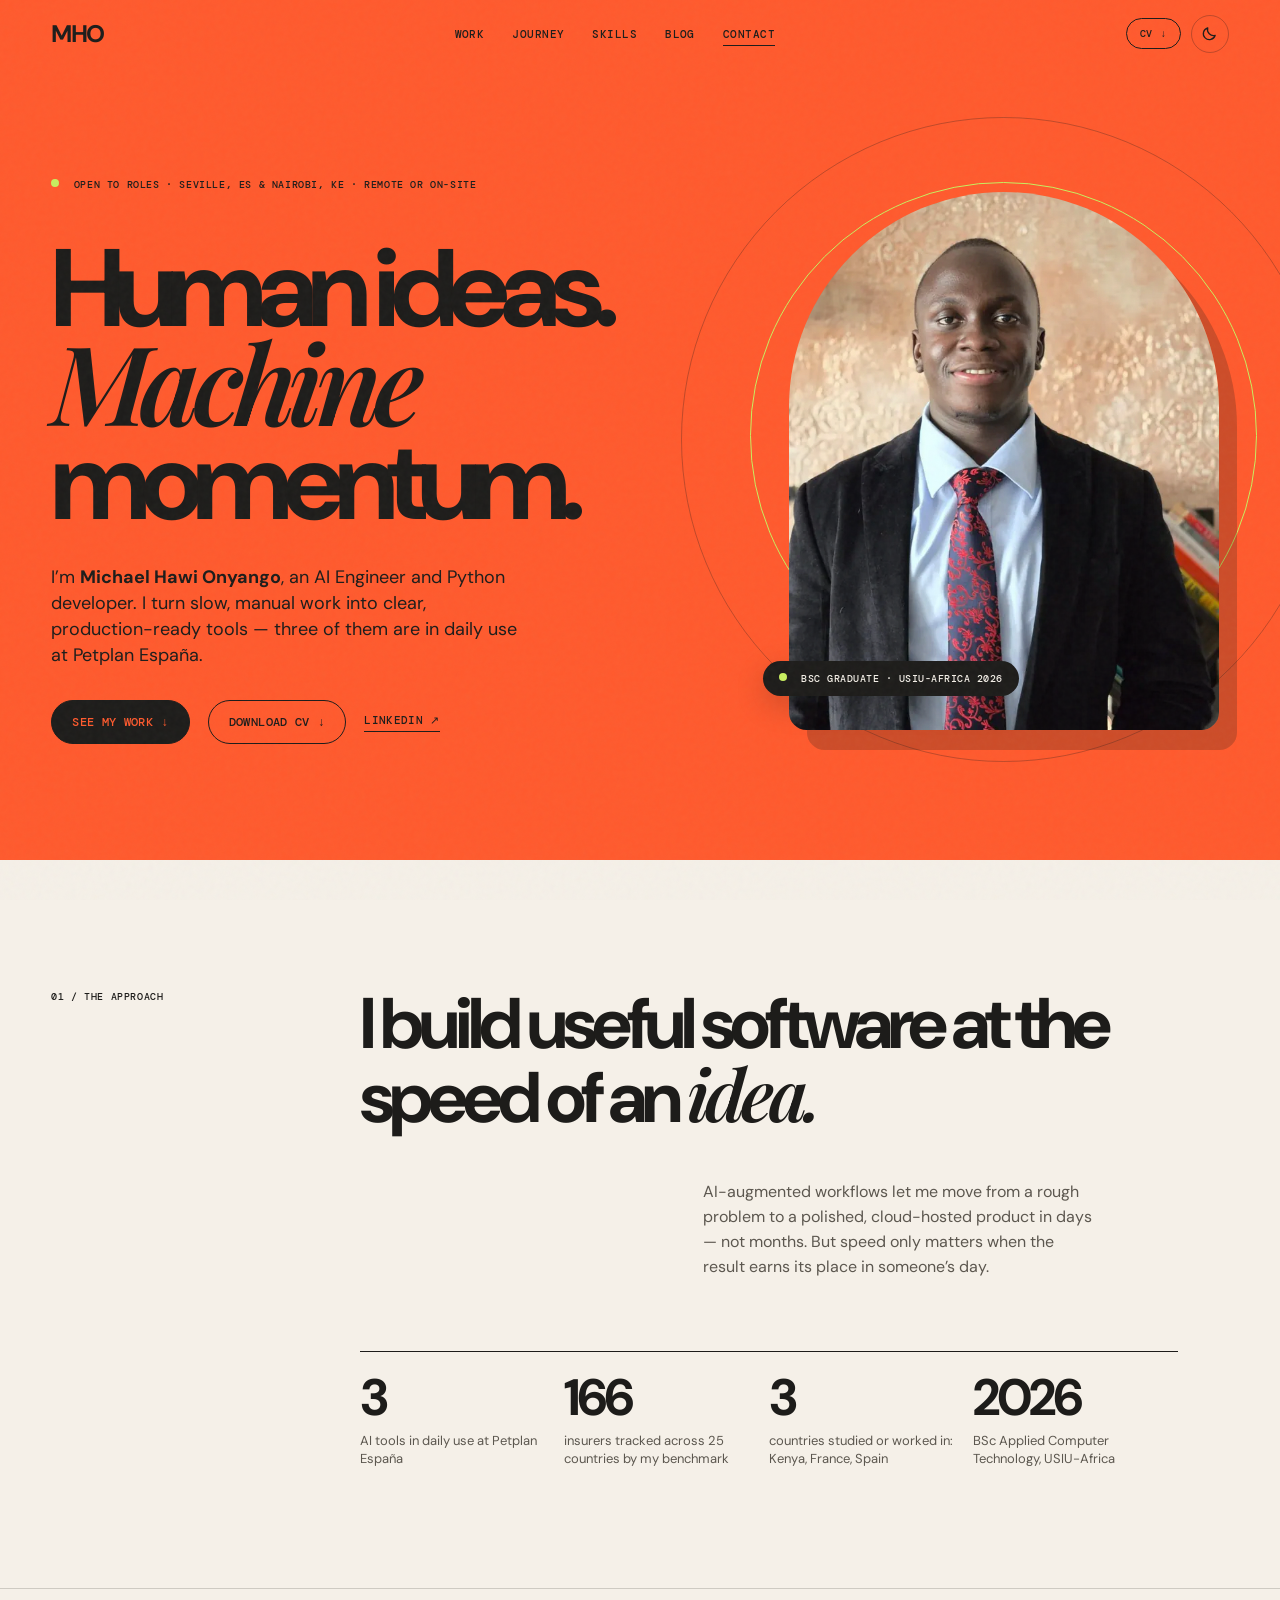
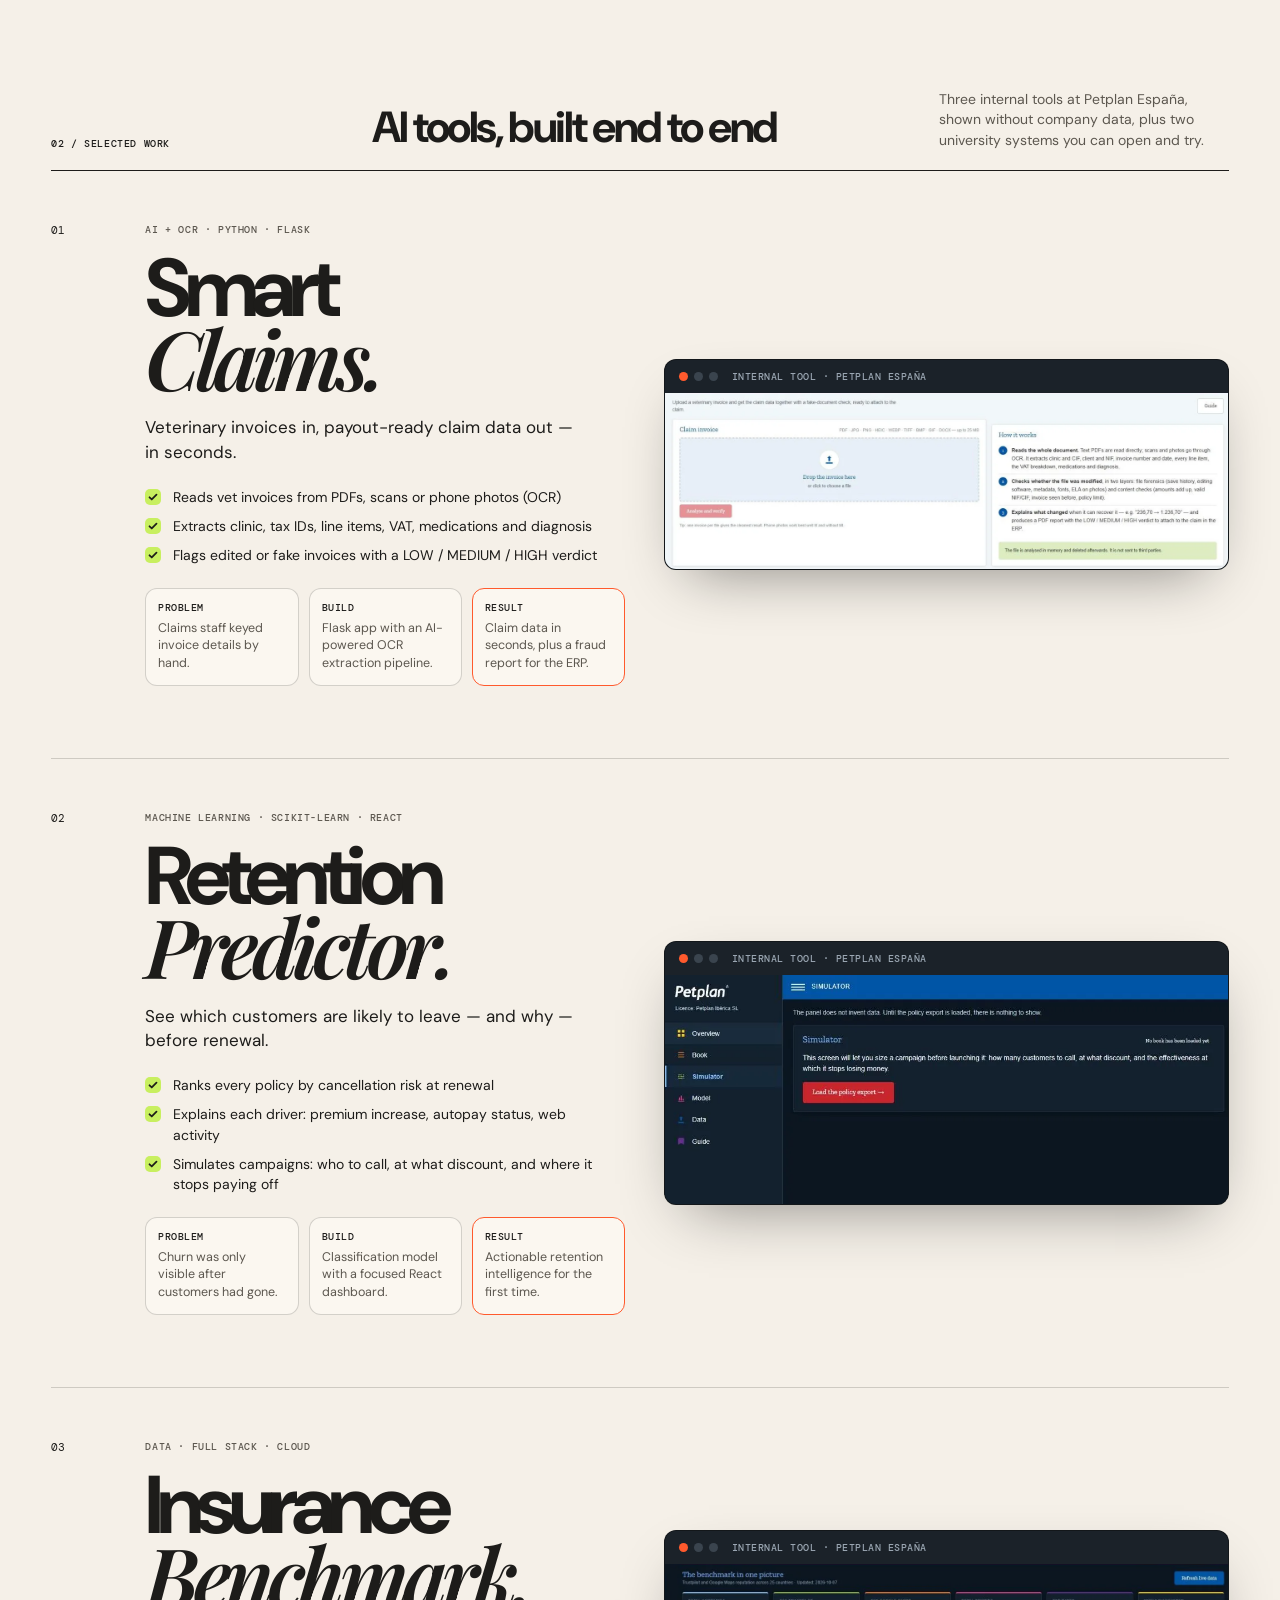
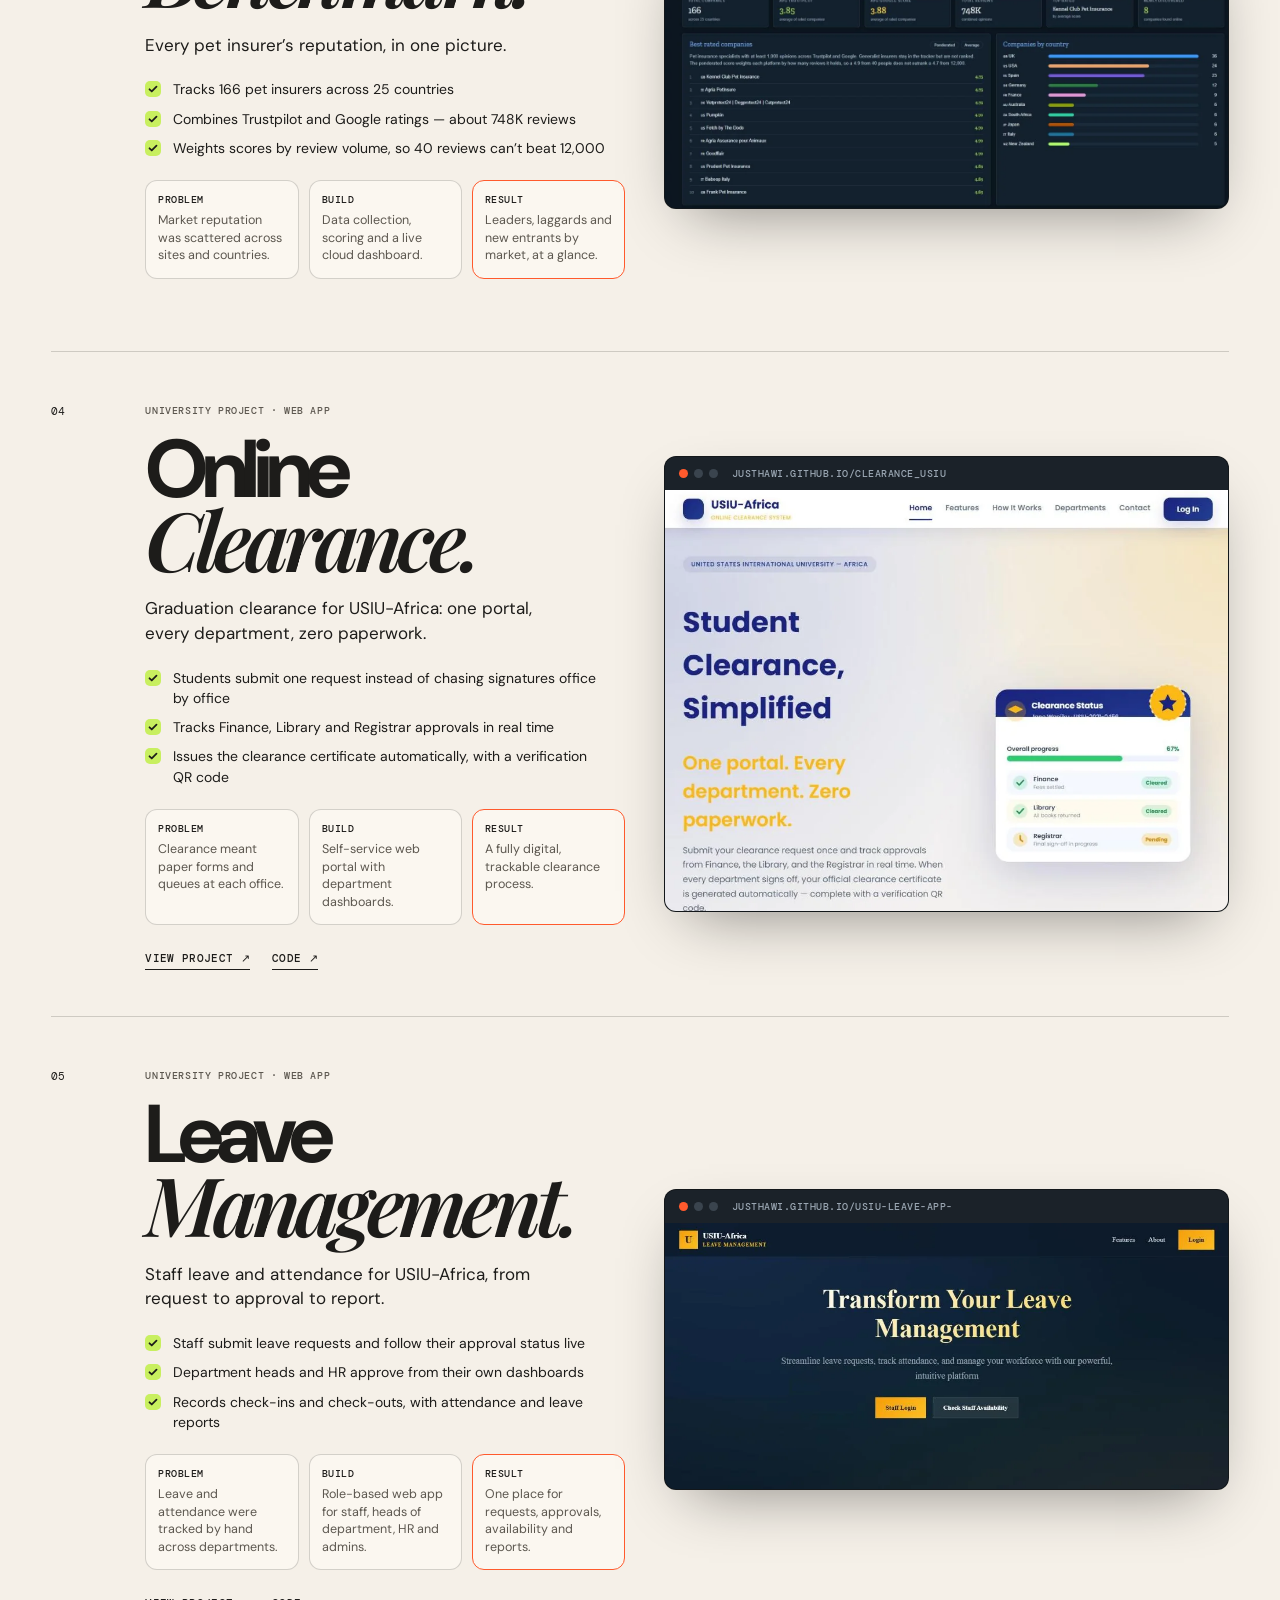
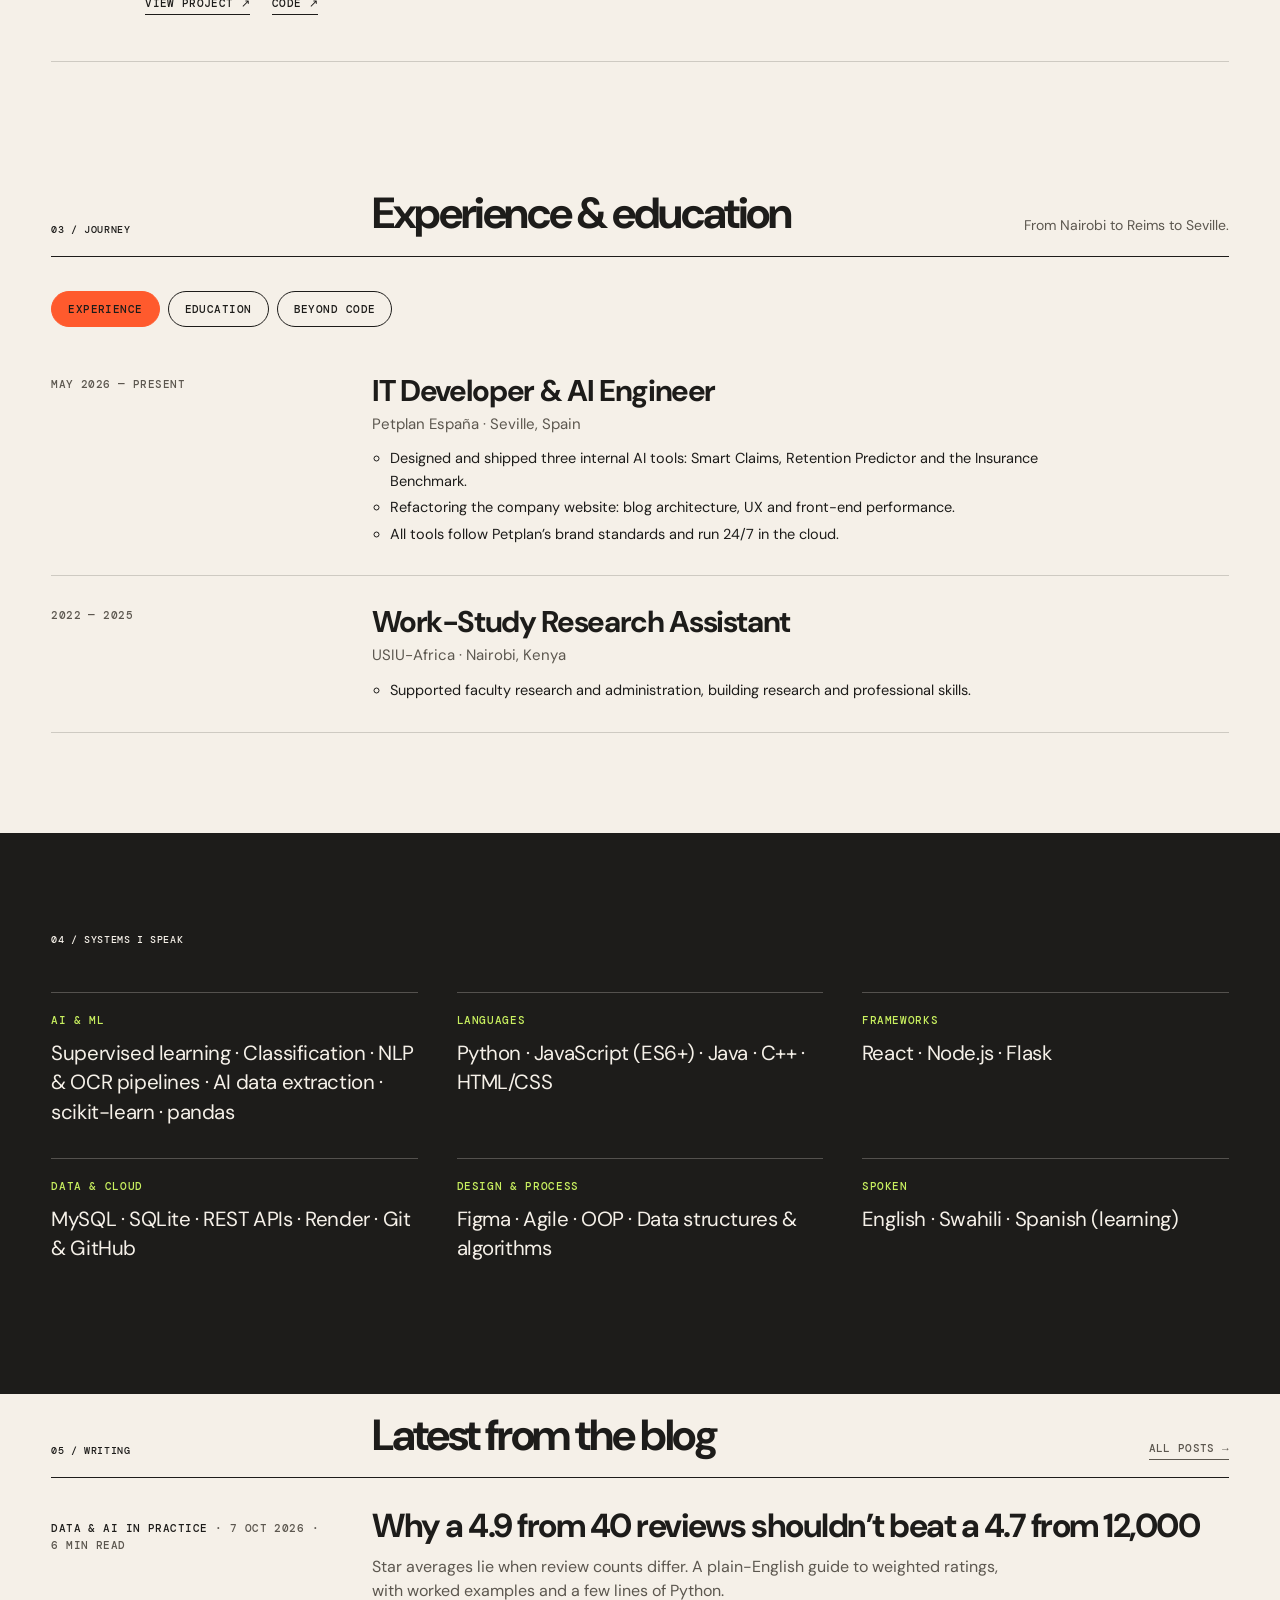
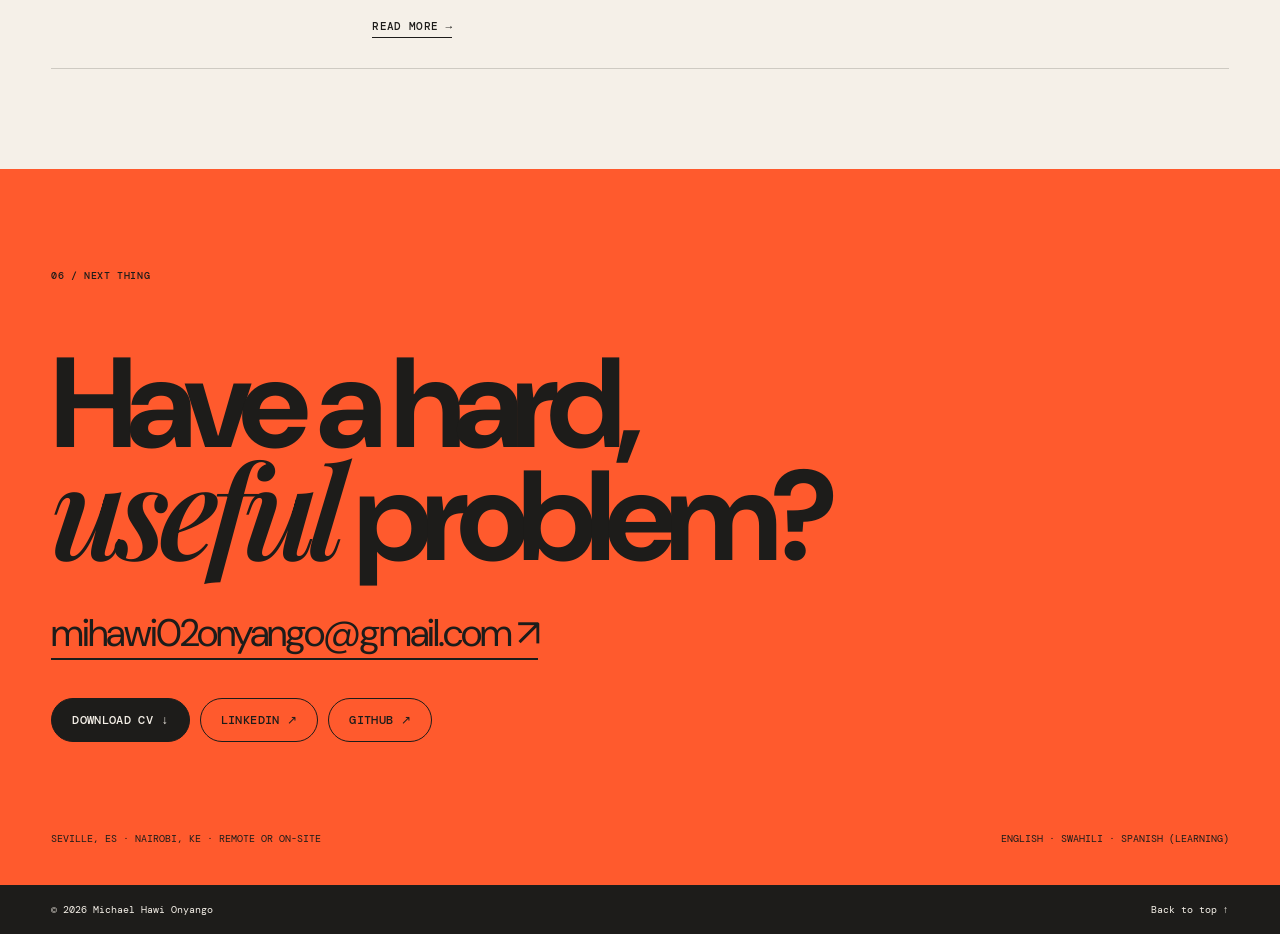
==== commit 63c77670: "Add blog section to homepage, nav and sitemap" ====
--- a/index.html
+++ b/index.html
@@ -99,6 +99,7 @@
       <a href="#work">Work</a>
       <a href="#journey">Journey</a>
       <a href="#skills">Skills</a>
+      <a href="blog/">Blog</a>
       <a href="#contact">Contact</a>
     </nav>
     <div class="header-actions">
@@ -353,8 +354,22 @@
       </div>
     </section>
 
+    <section class="writing" id="writing" aria-labelledby="writing-title">
+      <div class="section-top">
+        <div class="section-tag">05 / Writing</div>
+        <h2 id="writing-title" class="section-title">Latest from the blog</h2>
+        <p><a class="text-link" href="blog/">All posts →</a></p>
+      </div>
+      <article class="post-row">
+        <p class="post-meta"><span class="tag">Data &amp; AI in practice</span> · <time datetime="2026-10-07">7 Oct 2026</time> · 6 min read</p>
+        <h3><a href="blog/weighted-ratings/">Why a 4.9 from 40 reviews shouldn’t beat a 4.7 from 12,000</a></h3>
+        <p>Star averages lie when review counts differ. A plain-English guide to weighted ratings, with worked examples and a few lines of Python.</p>
+        <a class="text-link" href="blog/weighted-ratings/">Read more →</a>
+      </article>
+    </section>
+
     <section class="contact" id="contact" aria-labelledby="contact-title">
-      <div class="section-tag">05 / Next thing</div>
+      <div class="section-tag">06 / Next thing</div>
       <h2 id="contact-title">Have a hard,<br><em>useful</em> problem?</h2>
       <a class="email" href="mailto:mihawi02onyango@gmail.com">mihawi02onyango@gmail.com <b aria-hidden="true">↗</b></a>
       <div class="contact-links">
--- a/styles.css
+++ b/styles.css
@@ -177,6 +177,55 @@
 footer{background:var(--ink);color:var(--paper);padding:18px 4vw;display:flex;justify-content:space-between;font:10px var(--mono)}
 .to-top{text-decoration:none}
 
+/* ---------- Writing (homepage) ---------- */
+.writing{padding:20px 4vw 100px}
+.post-row{display:grid;grid-template-columns:24% 1fr;gap:6px 3vw;padding:30px 0;border-bottom:1px solid var(--line)}
+.post-row .post-meta{grid-row:1/span 3;padding-top:8px}
+.post-row h3{font-size:clamp(24px,2.6vw,34px);letter-spacing:-.045em;line-height:1.1;margin:0}
+.post-row h3 a,.post-card h2 a{text-decoration:none}
+.post-row h3 a:hover,.post-card h2 a:hover{text-decoration:underline;text-underline-offset:4px}
+.post-row p{margin:4px 0 10px;color:var(--muted);max-width:640px;line-height:1.5}
+.post-row .text-link{justify-self:start}
+.post-meta{font:500 11px var(--mono);text-transform:uppercase;letter-spacing:.04em;color:var(--muted);margin:0}
+.post-meta .tag{color:var(--fg)}
+
+/* ---------- Blog pages ---------- */
+.subpage main{padding-top:68px}
+.blog-wrap{max-width:1100px;margin:0 auto;padding-left:4vw;padding-right:4vw;padding-bottom:110px}
+.blog-head{padding:80px 0 40px;border-bottom:1px solid var(--line-strong)}
+.blog-head h1{font-size:clamp(44px,6.4vw,92px);line-height:.92;letter-spacing:-.07em;margin:22px 0 22px;max-width:900px}
+.blog-head h1 em,.article h1 em{font-family:var(--serif);font-weight:600;letter-spacing:-.06em}
+.blog-head p{font-size:17px;color:var(--muted);margin:0;max-width:520px}
+.post-list{display:grid;gap:56px;margin-top:50px}
+.post-card{display:grid;grid-template-columns:1.1fr 1fr;gap:4vw;align-items:center}
+.post-card-cover{display:block;border-radius:10px;overflow:hidden;border:1px solid var(--line)}
+.post-card-cover svg,.post-cover svg{display:block;width:100%;height:auto}
+.post-card h2{font-size:clamp(26px,3vw,40px);letter-spacing:-.05em;line-height:1.05;margin:14px 0 14px}
+.post-card p{line-height:1.55;color:var(--muted);margin:0 0 20px}
+.article-wrap{max-width:760px;margin:0 auto;padding:40px 4vw 110px}
+.back-link{font:500 11px var(--mono);text-transform:uppercase;letter-spacing:.04em;text-decoration:none;color:var(--muted)}
+.back-link:hover{color:var(--fg)}
+.article-head{padding:36px 0 30px}
+.article h1{font-size:clamp(38px,5.4vw,64px);line-height:.98;letter-spacing:-.06em;margin:18px 0 22px}
+.article-lede{font-size:20px;line-height:1.5;color:var(--muted);margin:0}
+.post-cover{margin:0 0 40px;border-radius:12px;overflow:hidden;border:1px solid var(--line)}
+.prose{font-size:18px;line-height:1.72}
+.prose h2{font-size:clamp(24px,2.6vw,30px);letter-spacing:-.04em;line-height:1.15;margin:52px 0 12px}
+.prose p,.prose ul{margin:0 0 20px}
+.prose ul{padding-left:22px}
+.prose li{margin-bottom:8px}
+.prose a{text-underline-offset:3px}
+.prose code{font:500 .86em var(--mono);background:var(--card);border:1px solid var(--line);border-radius:5px;padding:1px 6px}
+.prose pre{background:#141312;color:#f2ede4;border-radius:12px;padding:20px 22px;overflow-x:auto;margin:0 0 24px;font-size:14px;line-height:1.6}
+.prose pre code{background:none;border:0;padding:0;color:inherit;font-size:1em}
+.table-wrap{overflow-x:auto;margin:0 0 24px}
+.prose table{width:100%;border-collapse:collapse;font-size:16px}
+.prose th{font:500 11px var(--mono);text-transform:uppercase;letter-spacing:.04em;text-align:left;color:var(--muted);border-bottom:1px solid var(--line-strong);padding:10px 12px 10px 0}
+.prose td{border-bottom:1px solid var(--line);padding:12px 12px 12px 0}
+.sign-off{font-family:var(--serif);font-style:italic;font-size:22px}
+.article-foot{margin-top:50px;padding-top:28px;border-top:1px solid var(--line-strong);display:flex;flex-wrap:wrap;gap:18px;align-items:center;justify-content:space-between}
+.article-foot p{margin:0;color:var(--muted)}
+
 /* ---------- Responsive ---------- */
 @media (max-width:980px){
   .hero{grid-template-columns:1fr;padding-top:110px;gap:56px}
@@ -224,6 +273,14 @@
   .credentials{padding:72px 18px}
   .skill-groups{grid-template-columns:1fr}
   .contact{padding:72px 18px 28px}
+  .writing{padding:10px 18px 72px}
+  .post-row{grid-template-columns:1fr}
+  .post-row .post-meta{grid-row:auto;padding:0}
+  .blog-wrap,.article-wrap{padding-left:18px;padding-right:18px}
+  .blog-head{padding-top:50px}
+  .post-card{grid-template-columns:1fr;gap:18px}
+  .prose{font-size:17px}
+  .article-lede{font-size:18px}
   .contact h2{margin:56px 0 30px}
   .contact-meta{flex-direction:column;margin-top:64px}
   footer{padding:16px 18px}
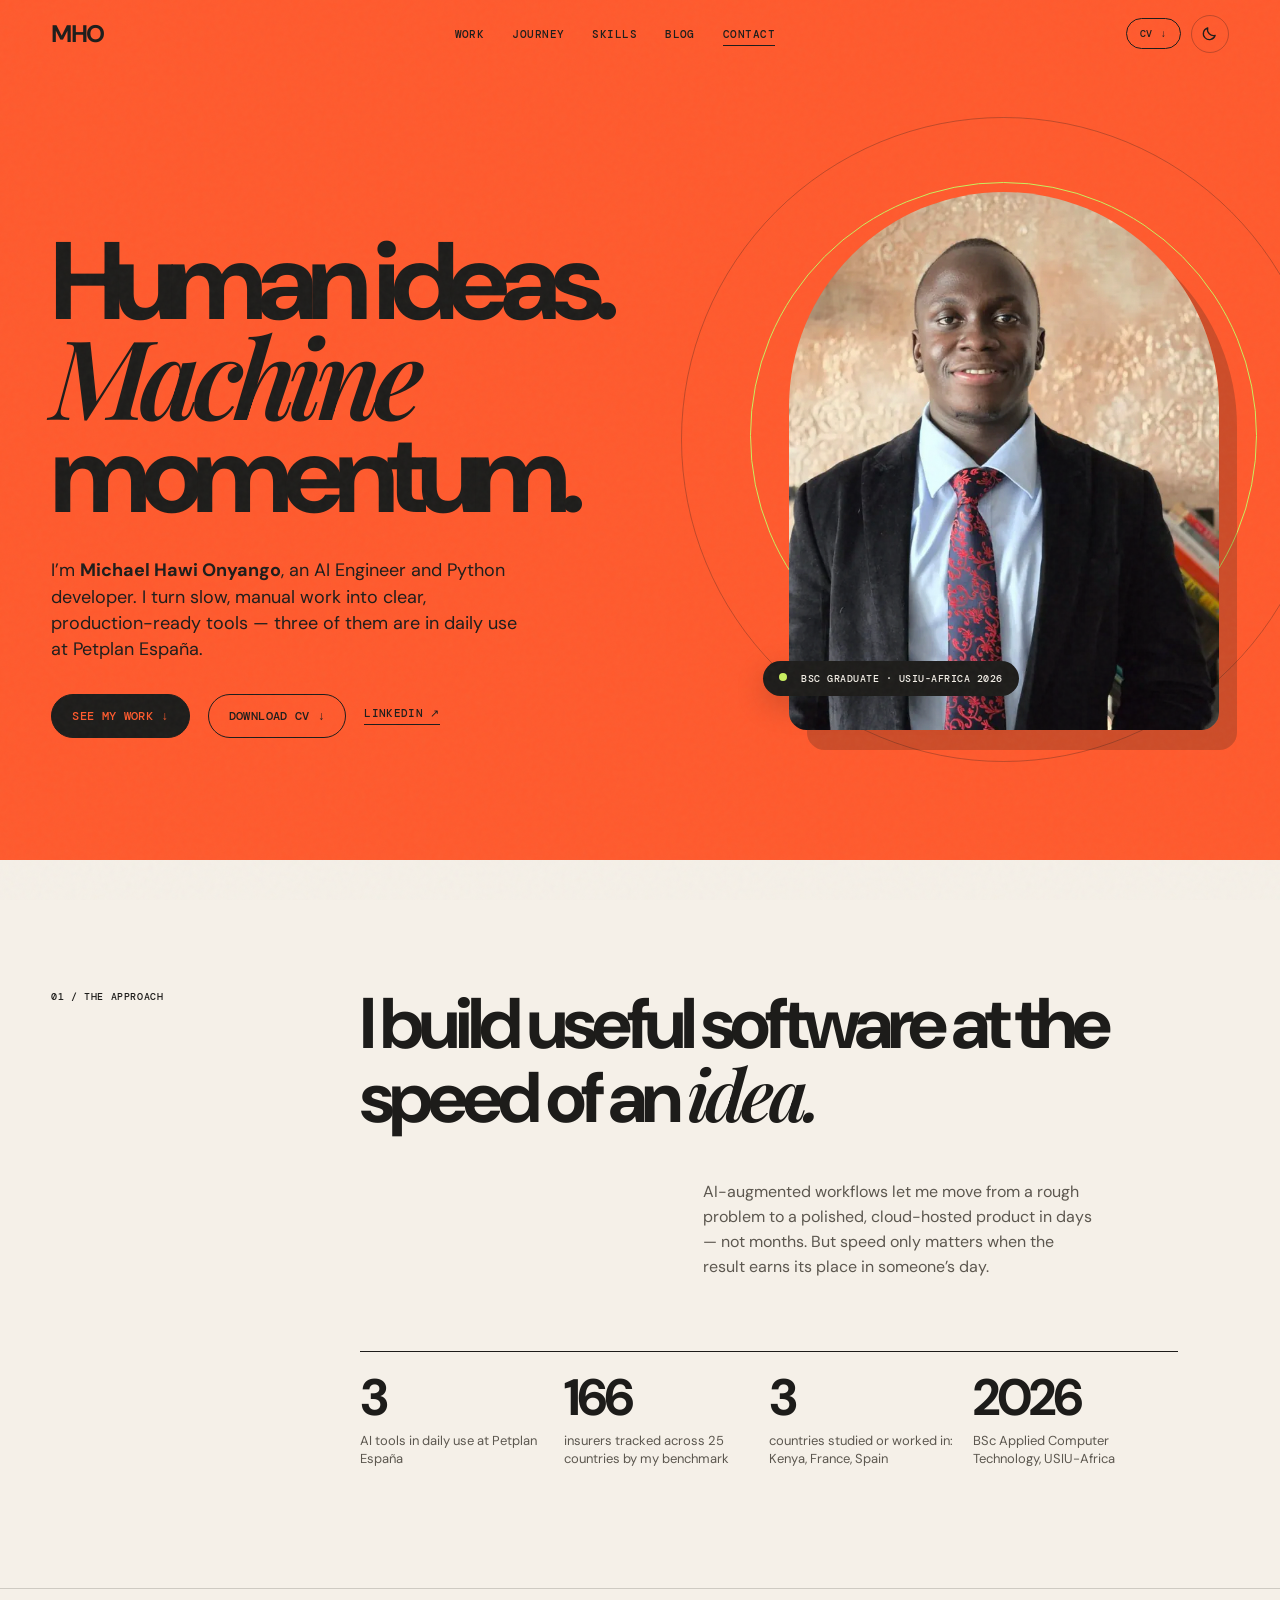
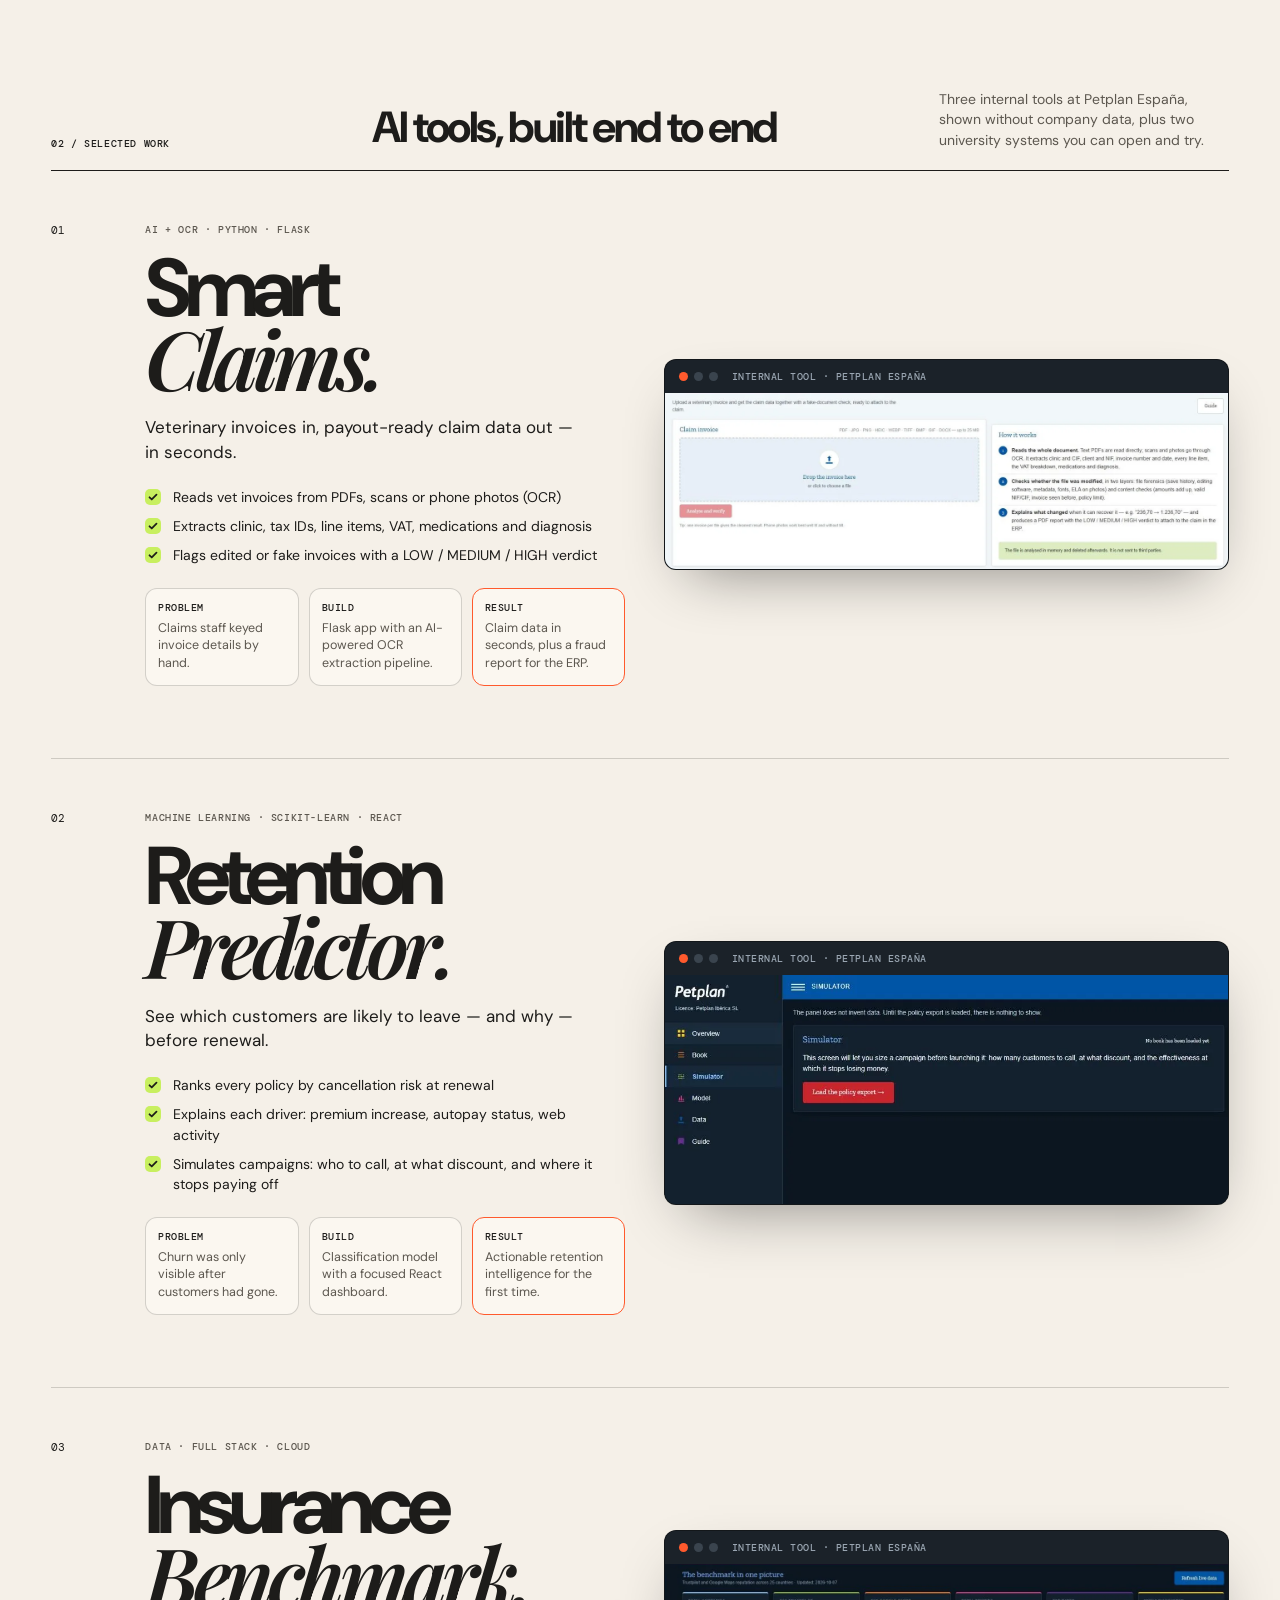
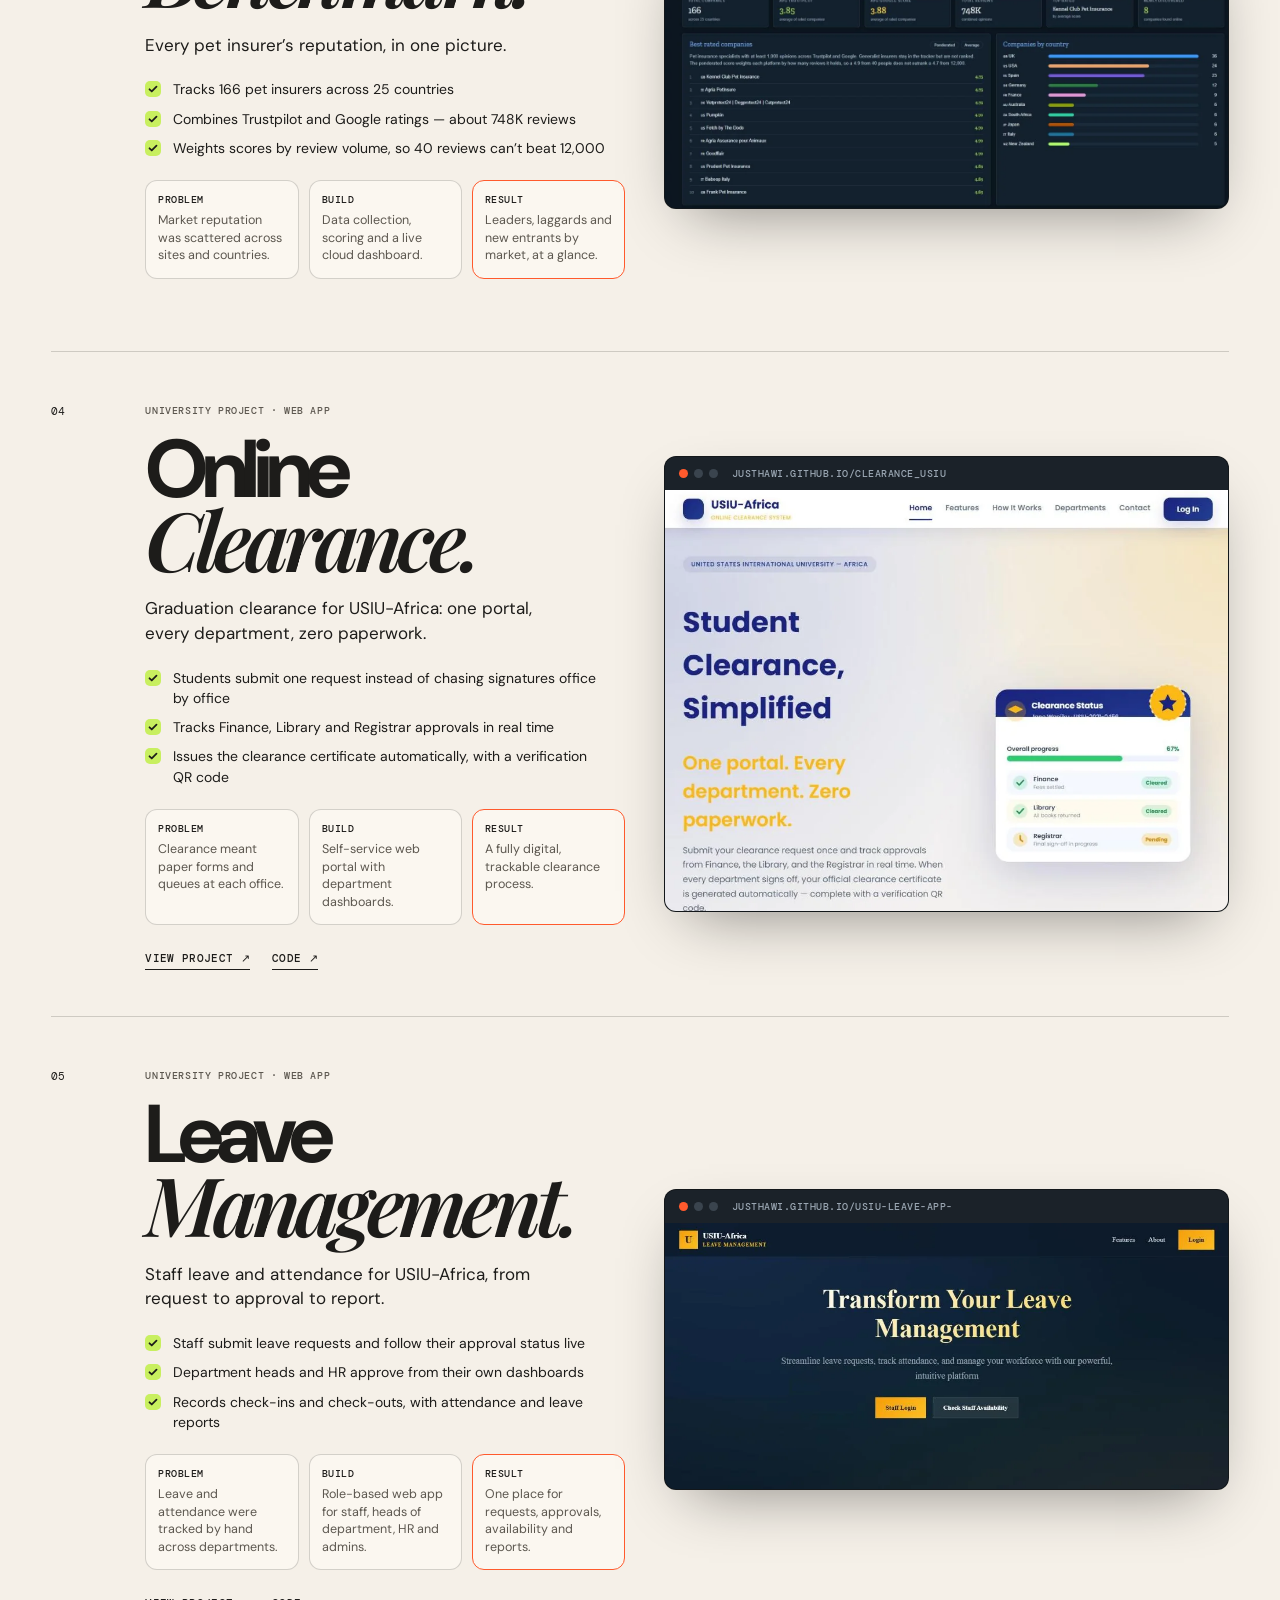
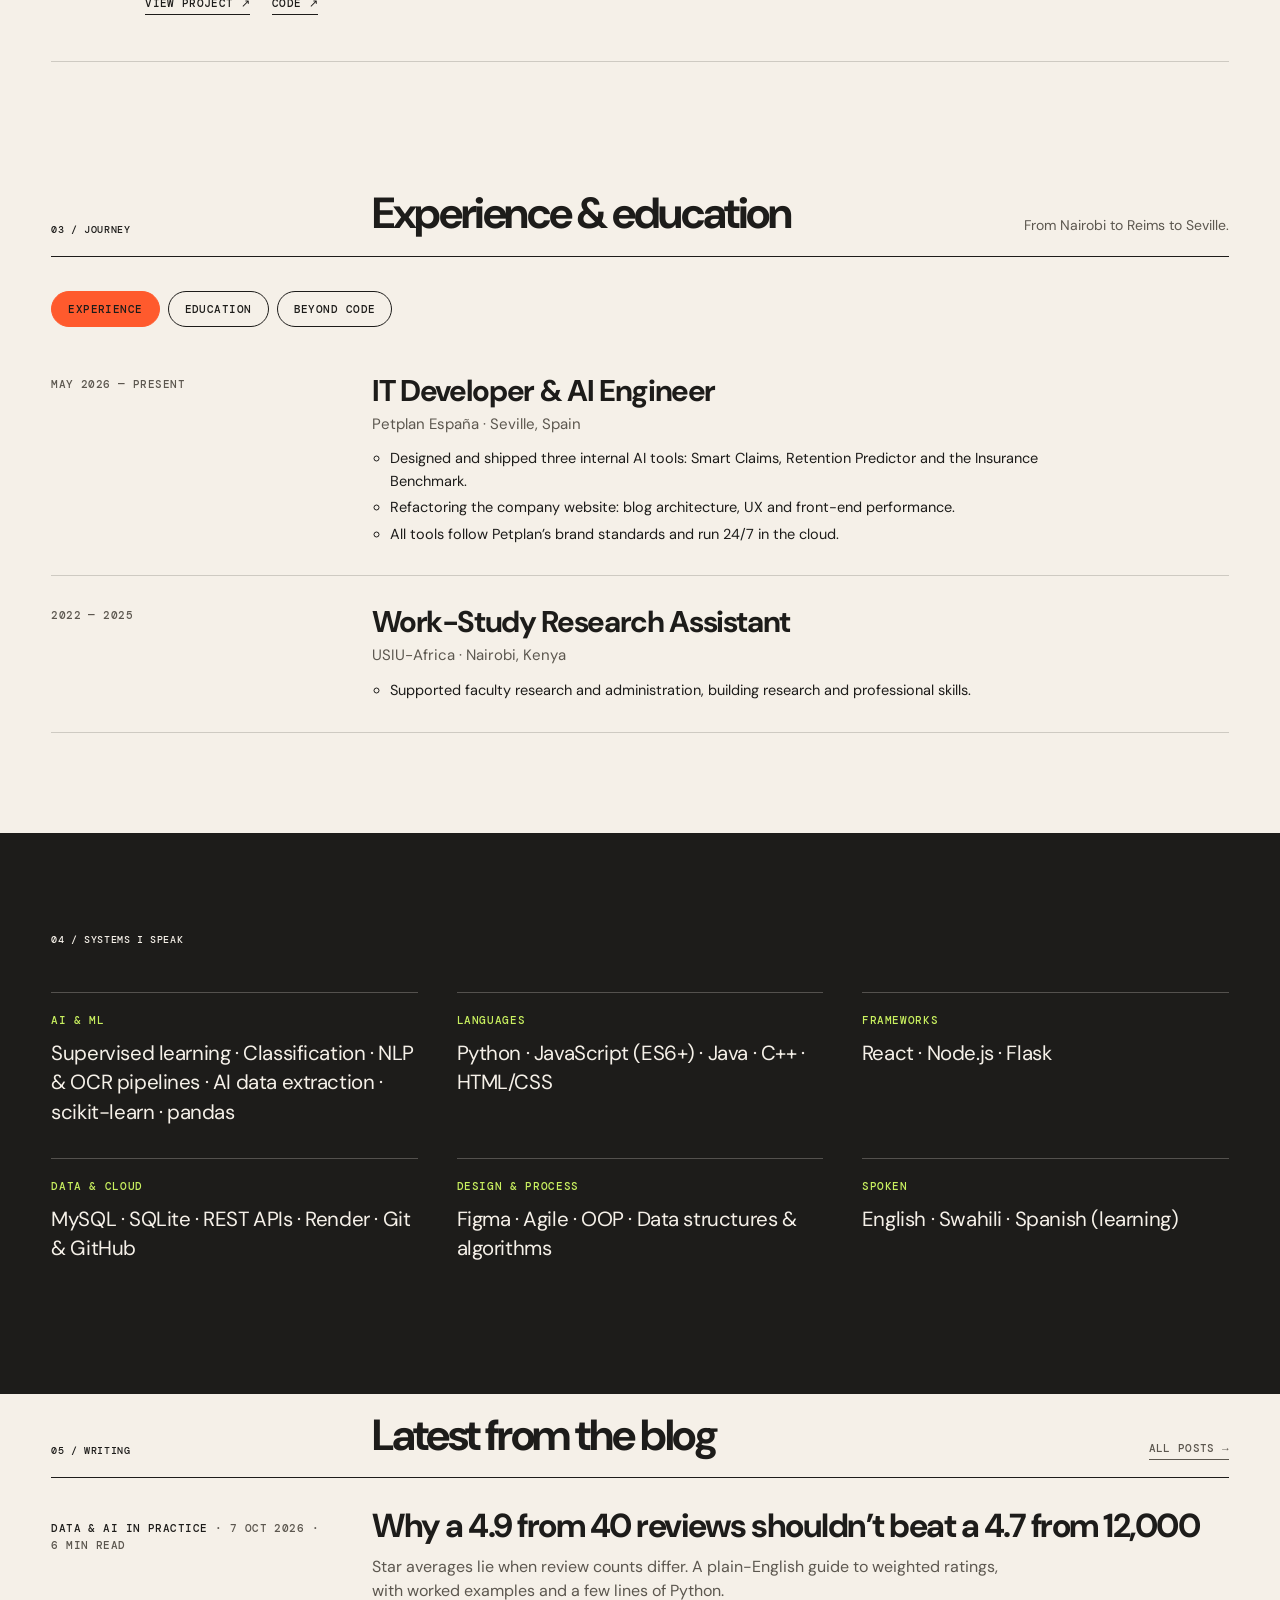
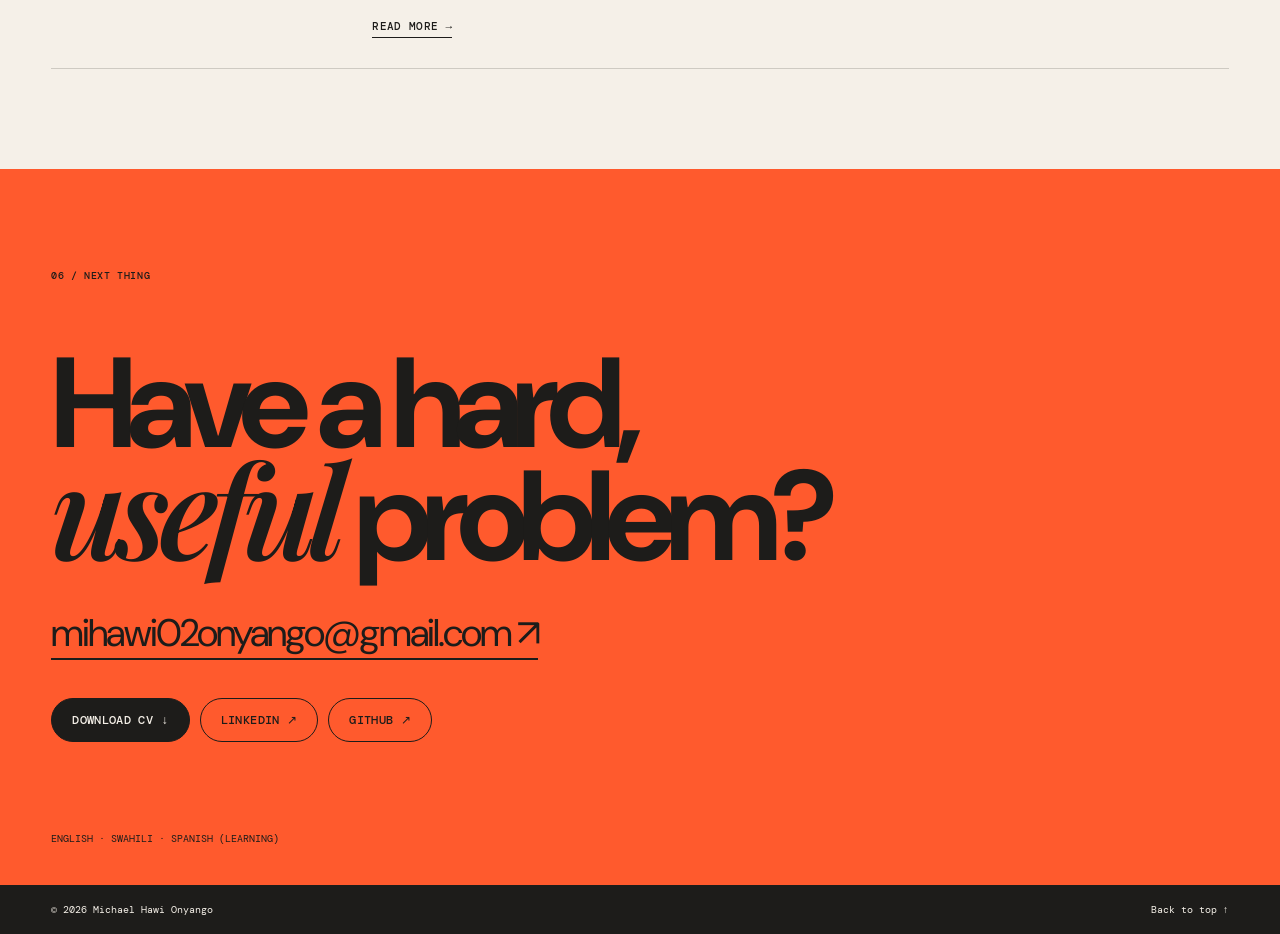
==== commit 9570aa0c: "Remove location strips from hero and contact" ====
--- a/index.html
+++ b/index.html
@@ -117,7 +117,6 @@
   <main id="top">
     <section class="hero" aria-labelledby="hero-title">
       <div class="hero-copy">
-        <div class="eyebrow"><span class="dot" aria-hidden="true"></span> Open to roles · Seville, ES &amp; Nairobi, KE · Remote or on-site</div>
         <h1 id="hero-title"><span class="sr-only">Michael Hawi Onyango, AI Engineer: </span>Human ideas.<br><em>Machine</em> momentum.</h1>
         <p class="hero-intro">I’m <strong>Michael Hawi Onyango</strong>, an AI Engineer and Python developer. I turn slow, manual work into clear, production-ready tools — three of them are in daily use at Petplan España.</p>
         <div class="hero-actions">
@@ -377,7 +376,7 @@
         <a class="pill" href="https://www.linkedin.com/in/hawionyango" target="_blank" rel="noopener noreferrer">LinkedIn ↗</a>
         <a class="pill" href="https://github.com/Justhawi" target="_blank" rel="noopener noreferrer">GitHub ↗</a>
       </div>
-      <div class="contact-meta"><span>Seville, ES · Nairobi, KE · Remote or on-site</span><span>English · Swahili · Spanish (learning)</span></div>
+      <div class="contact-meta"><span>English · Swahili · Spanish (learning)</span></div>
     </section>
   </main>
 
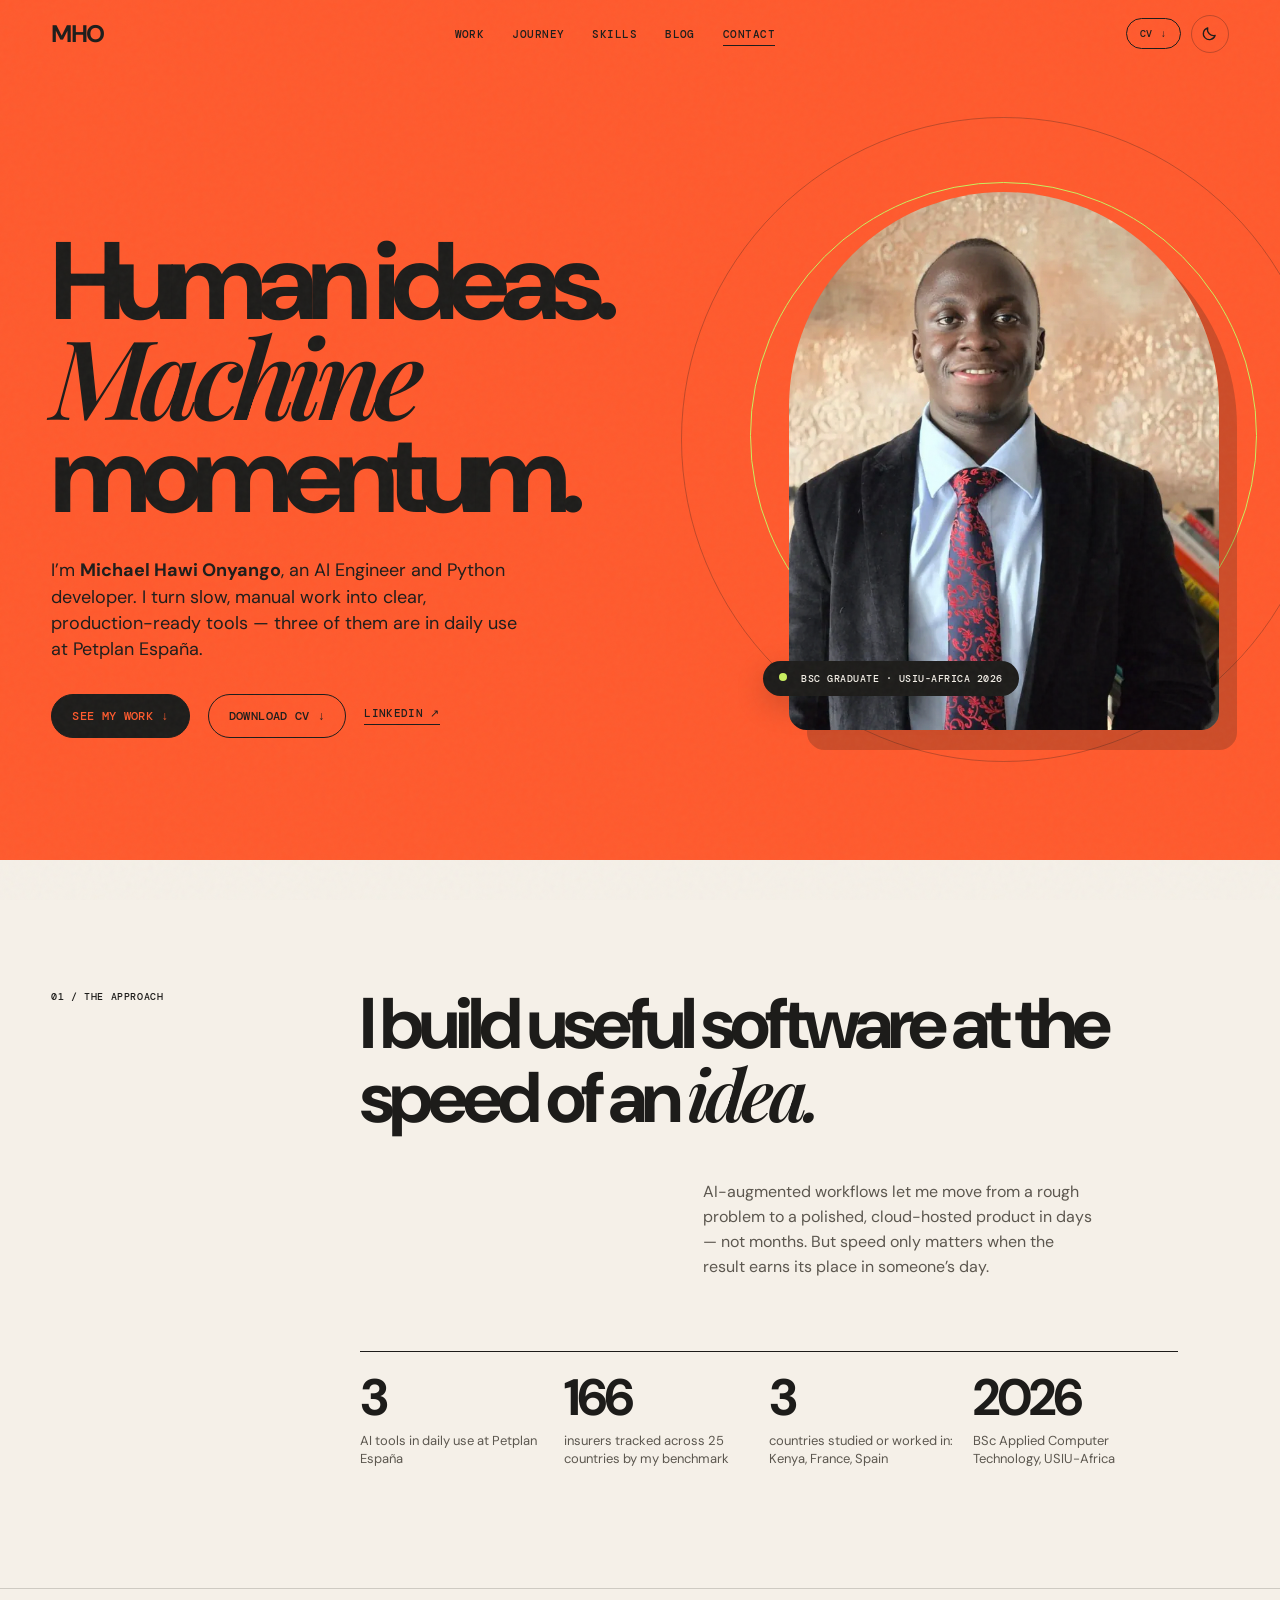
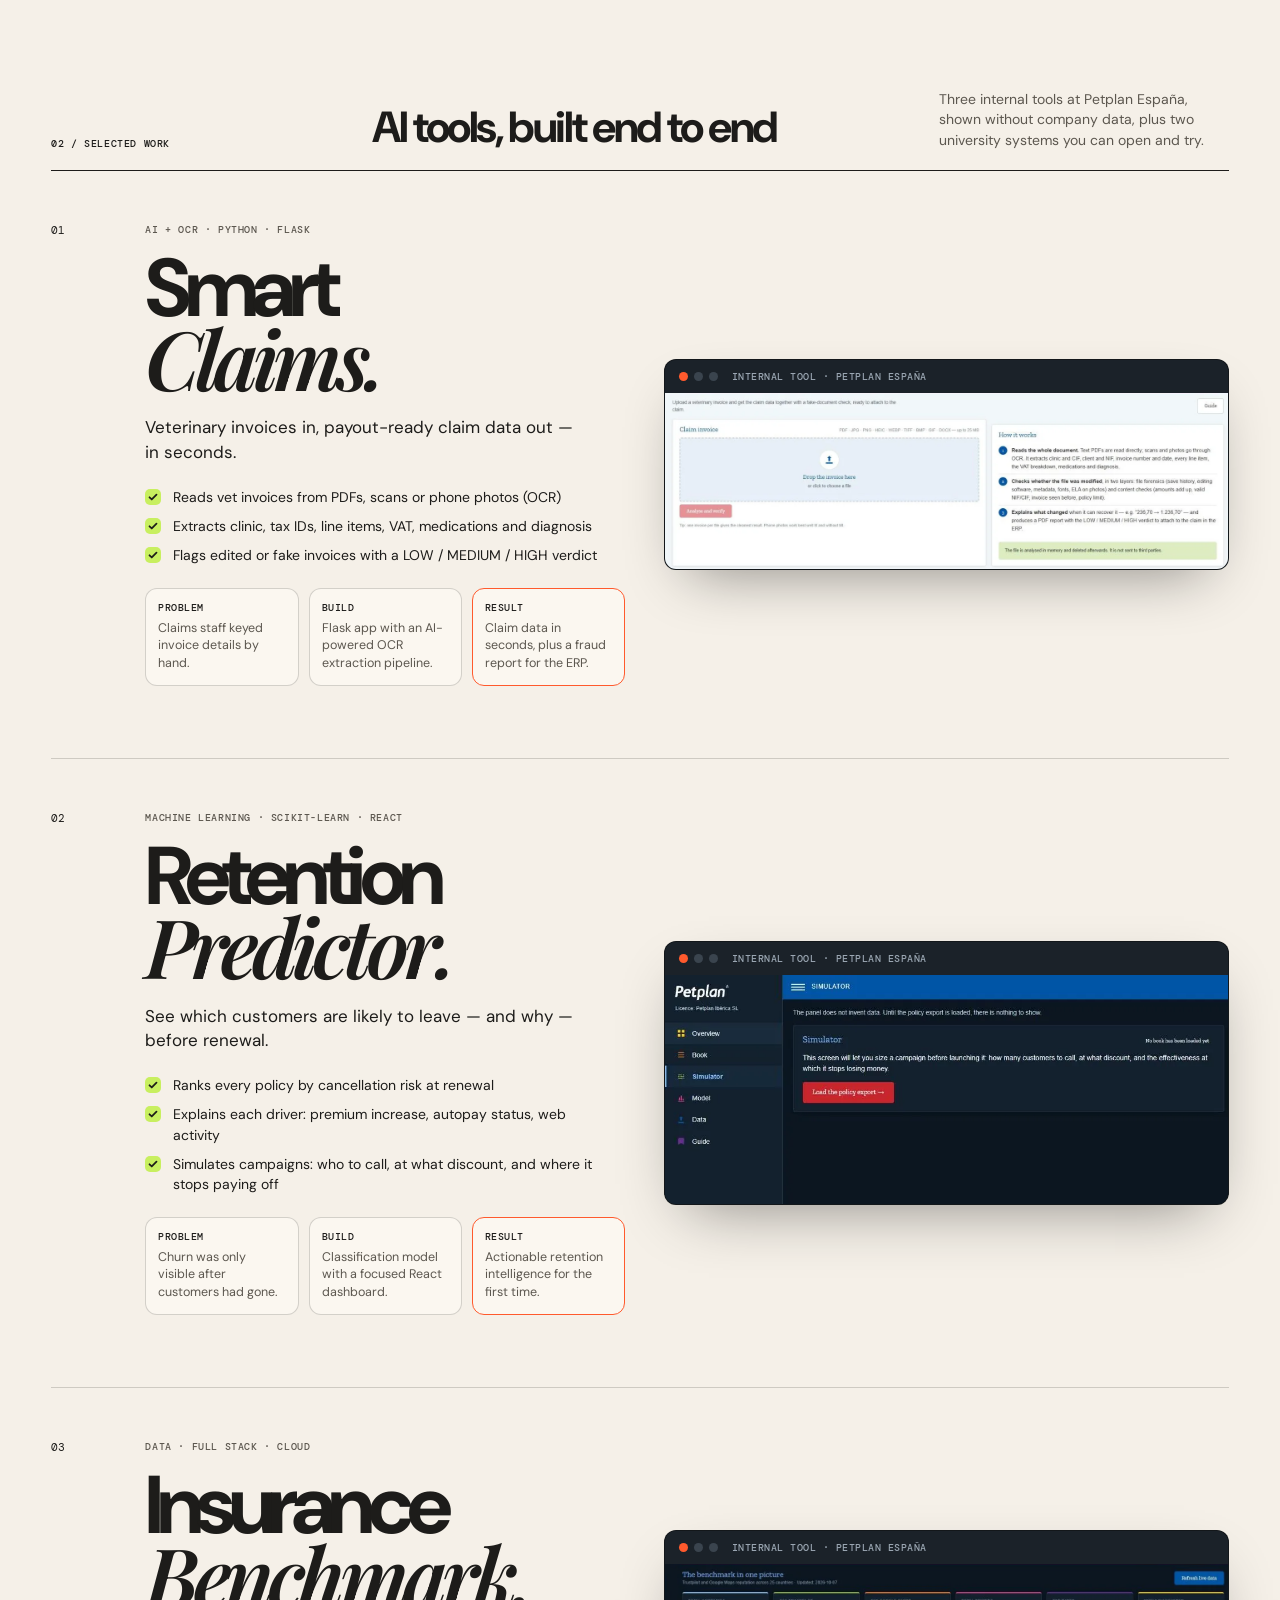
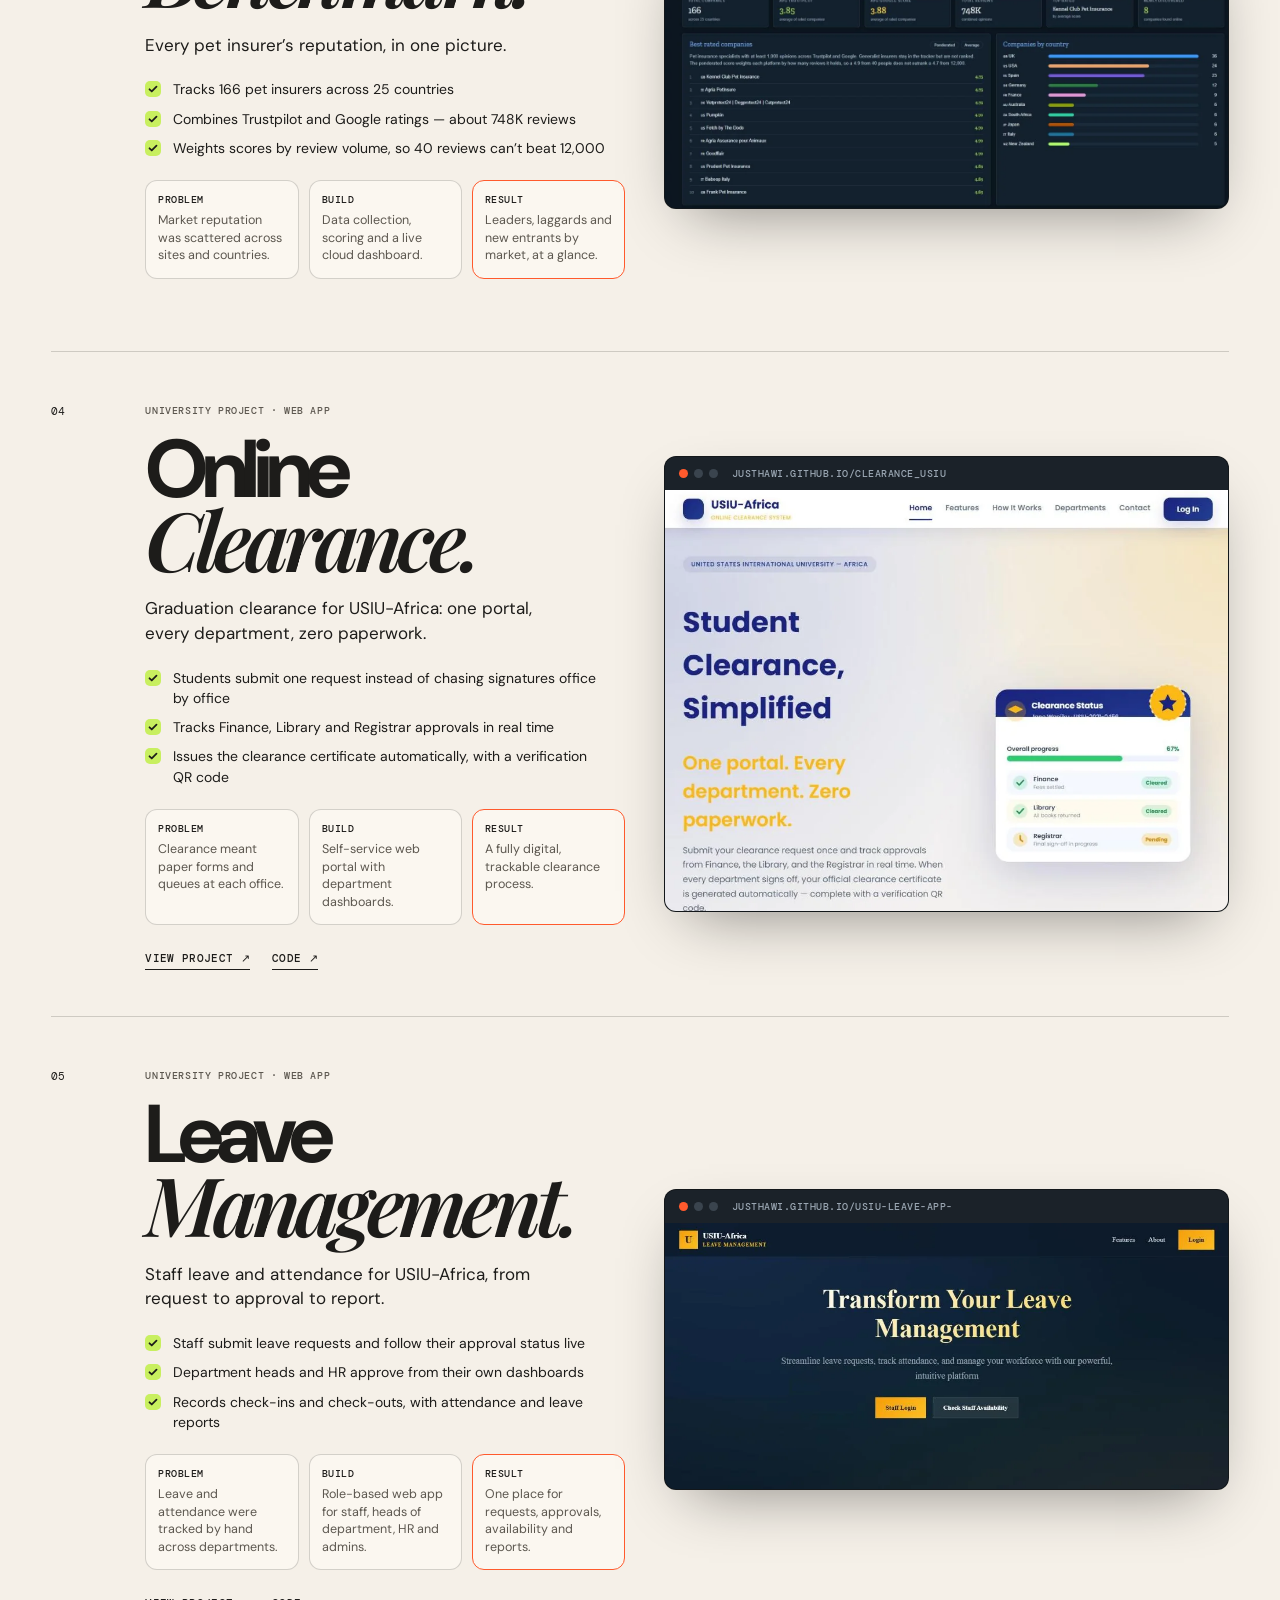
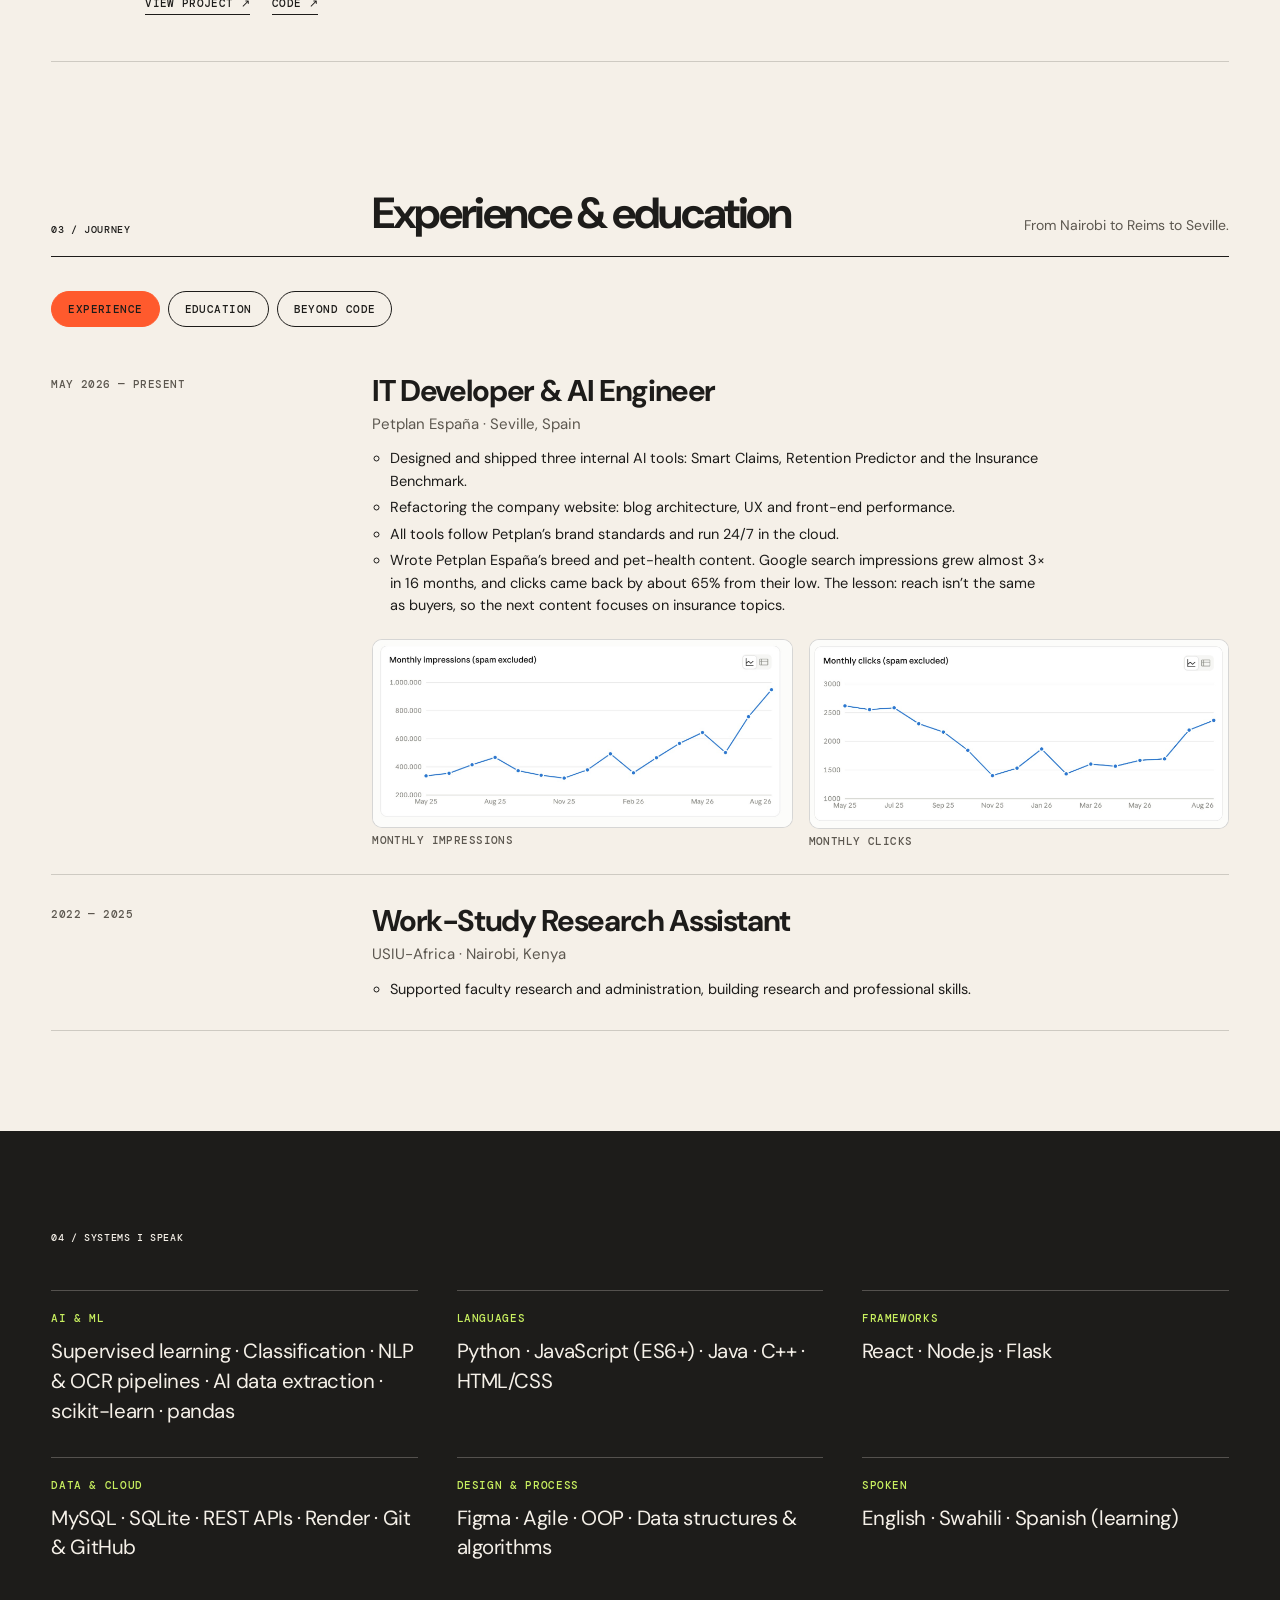
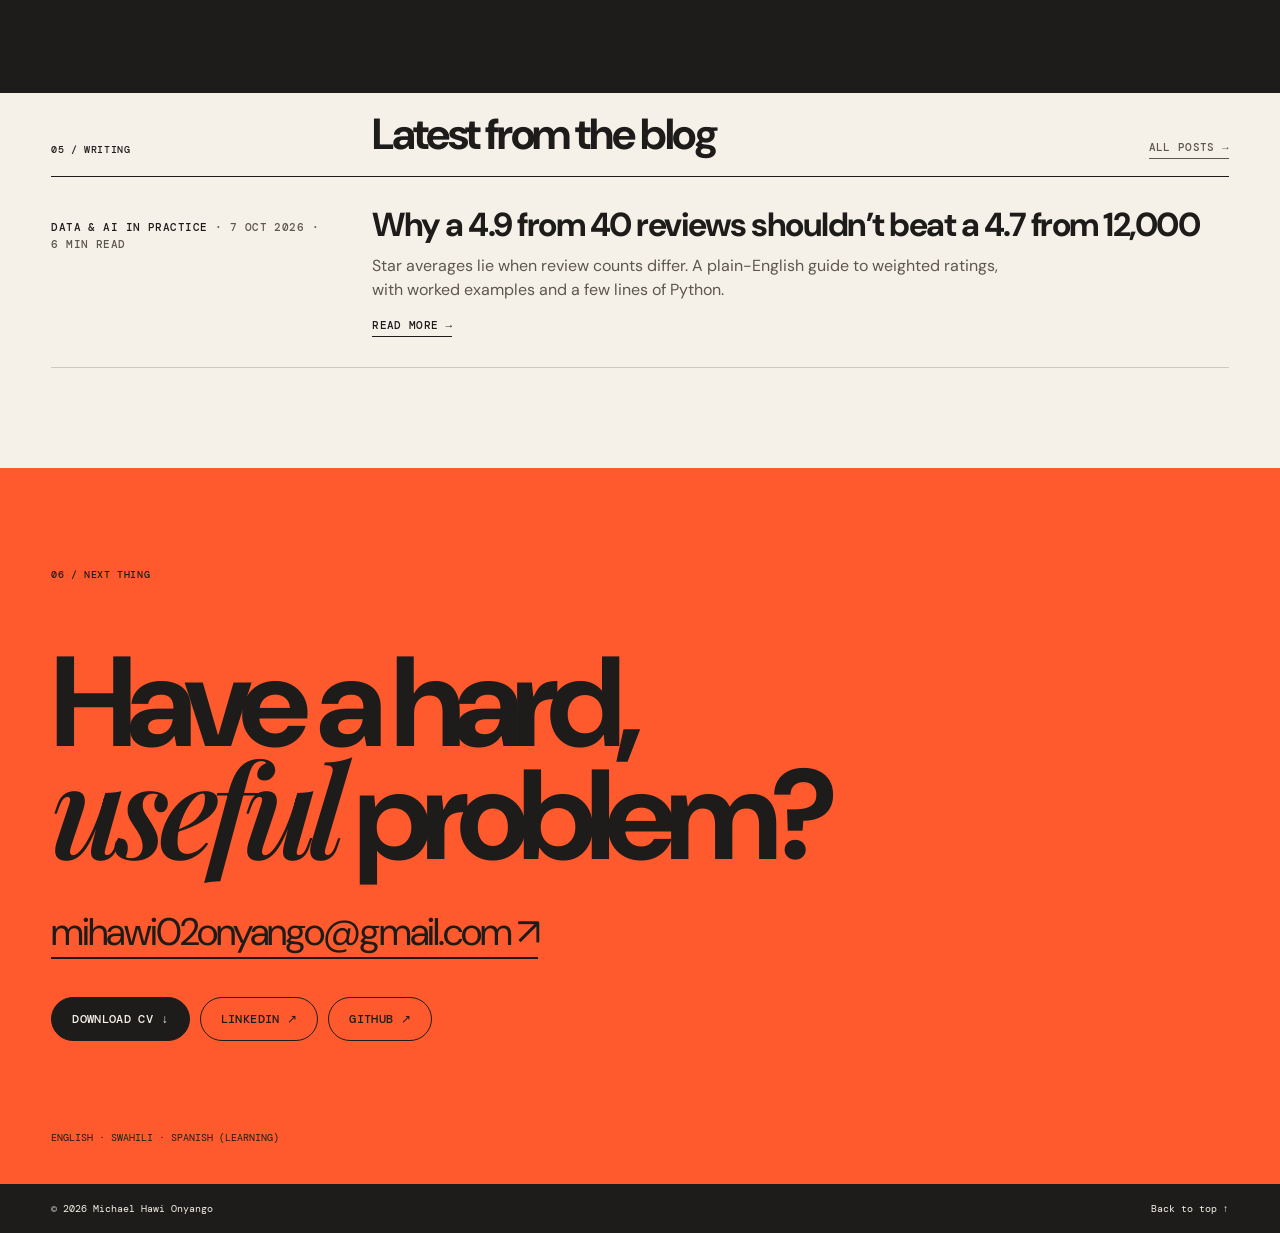
==== commit 8d542541: "Journey: add search content result with charts" ====
--- a/index.html
+++ b/index.html
@@ -288,7 +288,12 @@
               <li>Designed and shipped three internal AI tools: Smart Claims, Retention Predictor and the Insurance Benchmark.</li>
               <li>Refactoring the company website: blog architecture, UX and front-end performance.</li>
               <li>All tools follow Petplan’s brand standards and run 24/7 in the cloud.</li>
+              <li>Wrote Petplan España’s breed and pet-health content. Google search impressions grew almost 3× in 16 months, and clicks came back by about 65% from their low. The lesson: reach isn’t the same as buyers, so the next content focuses on insurance topics.</li>
             </ul>
+            <div class="tl-figs">
+              <figure><img src="seo-impressions.png" width="1600" height="716" loading="lazy" alt="Line chart of monthly Google search impressions, May 2025 to August 2026, rising from about 335,000 to about 950,000."><figcaption>Monthly impressions</figcaption></figure>
+              <figure><img src="seo-clicks.png" width="1600" height="721" loading="lazy" alt="Line chart of monthly Google search clicks, May 2025 to August 2026, falling to about 1,430 then recovering to about 2,370."><figcaption>Monthly clicks</figcaption></figure>
+            </div>
           </li>
           <li>
             <span class="when">2022 — 2025</span>
--- a/styles.css
+++ b/styles.css
@@ -158,6 +158,10 @@
 .timeline .where{margin:0;color:var(--muted);font-size:15px;line-height:1.45}
 .timeline ul{margin:12px 0 0;padding-left:18px;max-width:680px;font-size:14.5px;line-height:1.55}
 .timeline ul li{margin-bottom:4px}
+.tl-figs{grid-column:2;display:grid;grid-template-columns:1fr 1fr;gap:16px;margin-top:18px;max-width:900px}
+.tl-figs figure{margin:0}
+.tl-figs img{display:block;width:100%;height:auto;border-radius:10px;border:1px solid var(--line);background:#fff}
+.tl-figs figcaption{margin-top:6px;font:500 10.5px var(--mono);text-transform:uppercase;letter-spacing:.04em;color:var(--muted)}
 
 /* ---------- Skills ---------- */
 .credentials{background:var(--inv-bg);color:var(--inv-fg);padding:100px 4vw}
@@ -270,6 +274,7 @@
   .risk b{font-size:38px}
   .timeline>li{grid-template-columns:1fr}
   .timeline .when{grid-row:auto;padding:0 0 8px}
+  .tl-figs{grid-column:1;grid-template-columns:1fr}
   .credentials{padding:72px 18px}
   .skill-groups{grid-template-columns:1fr}
   .contact{padding:72px 18px 28px}
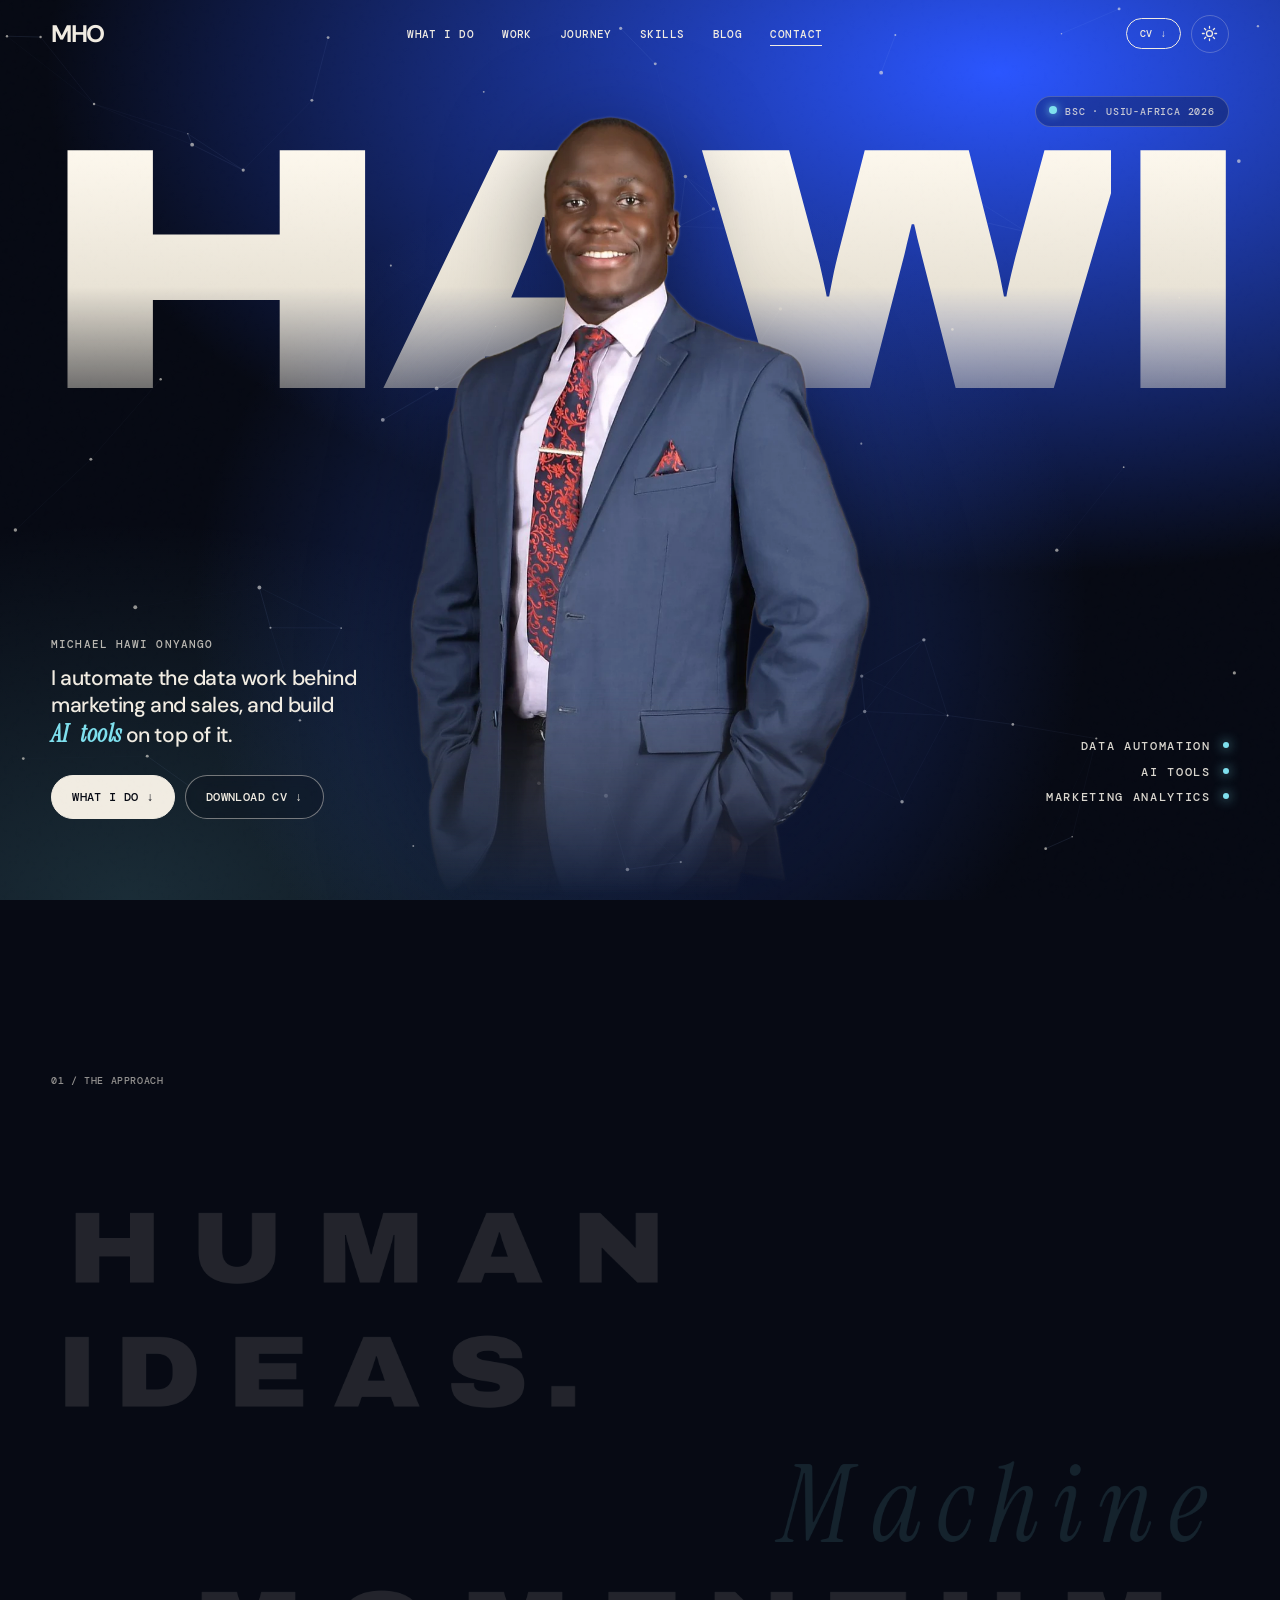
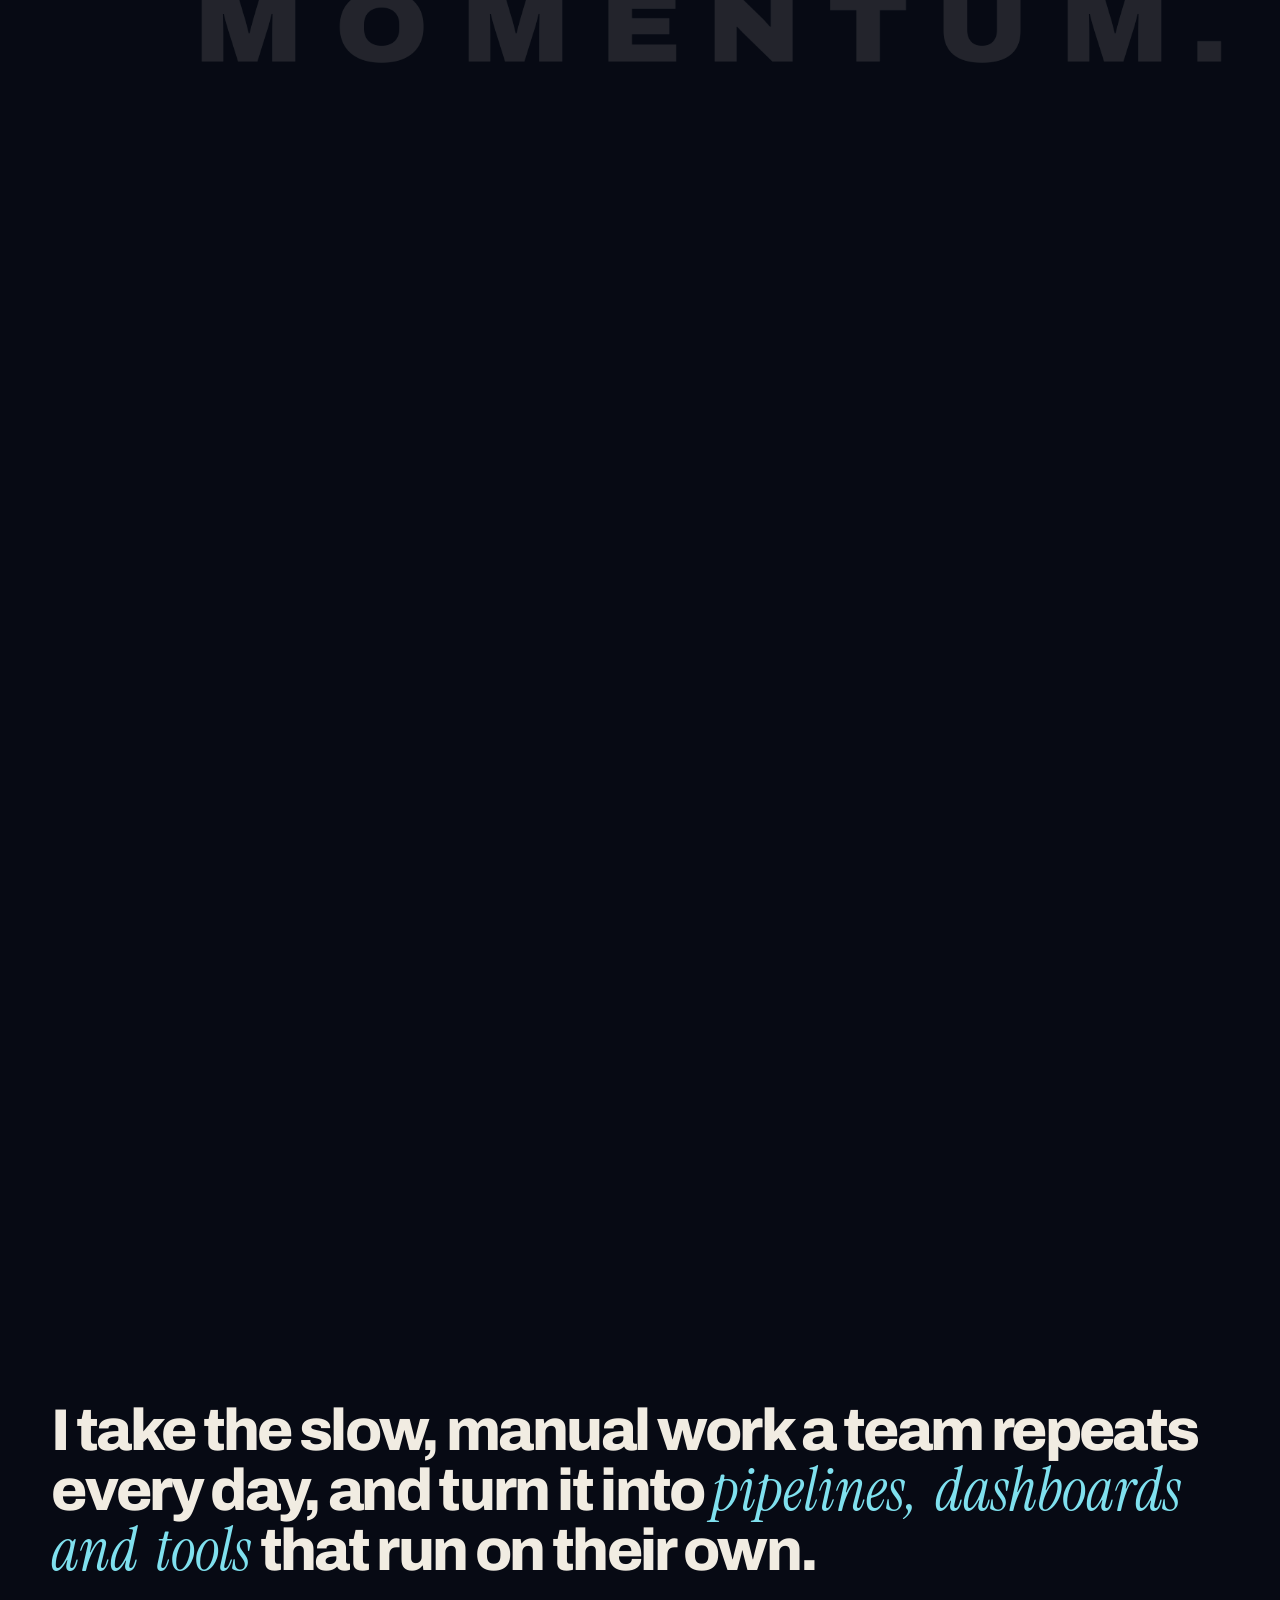
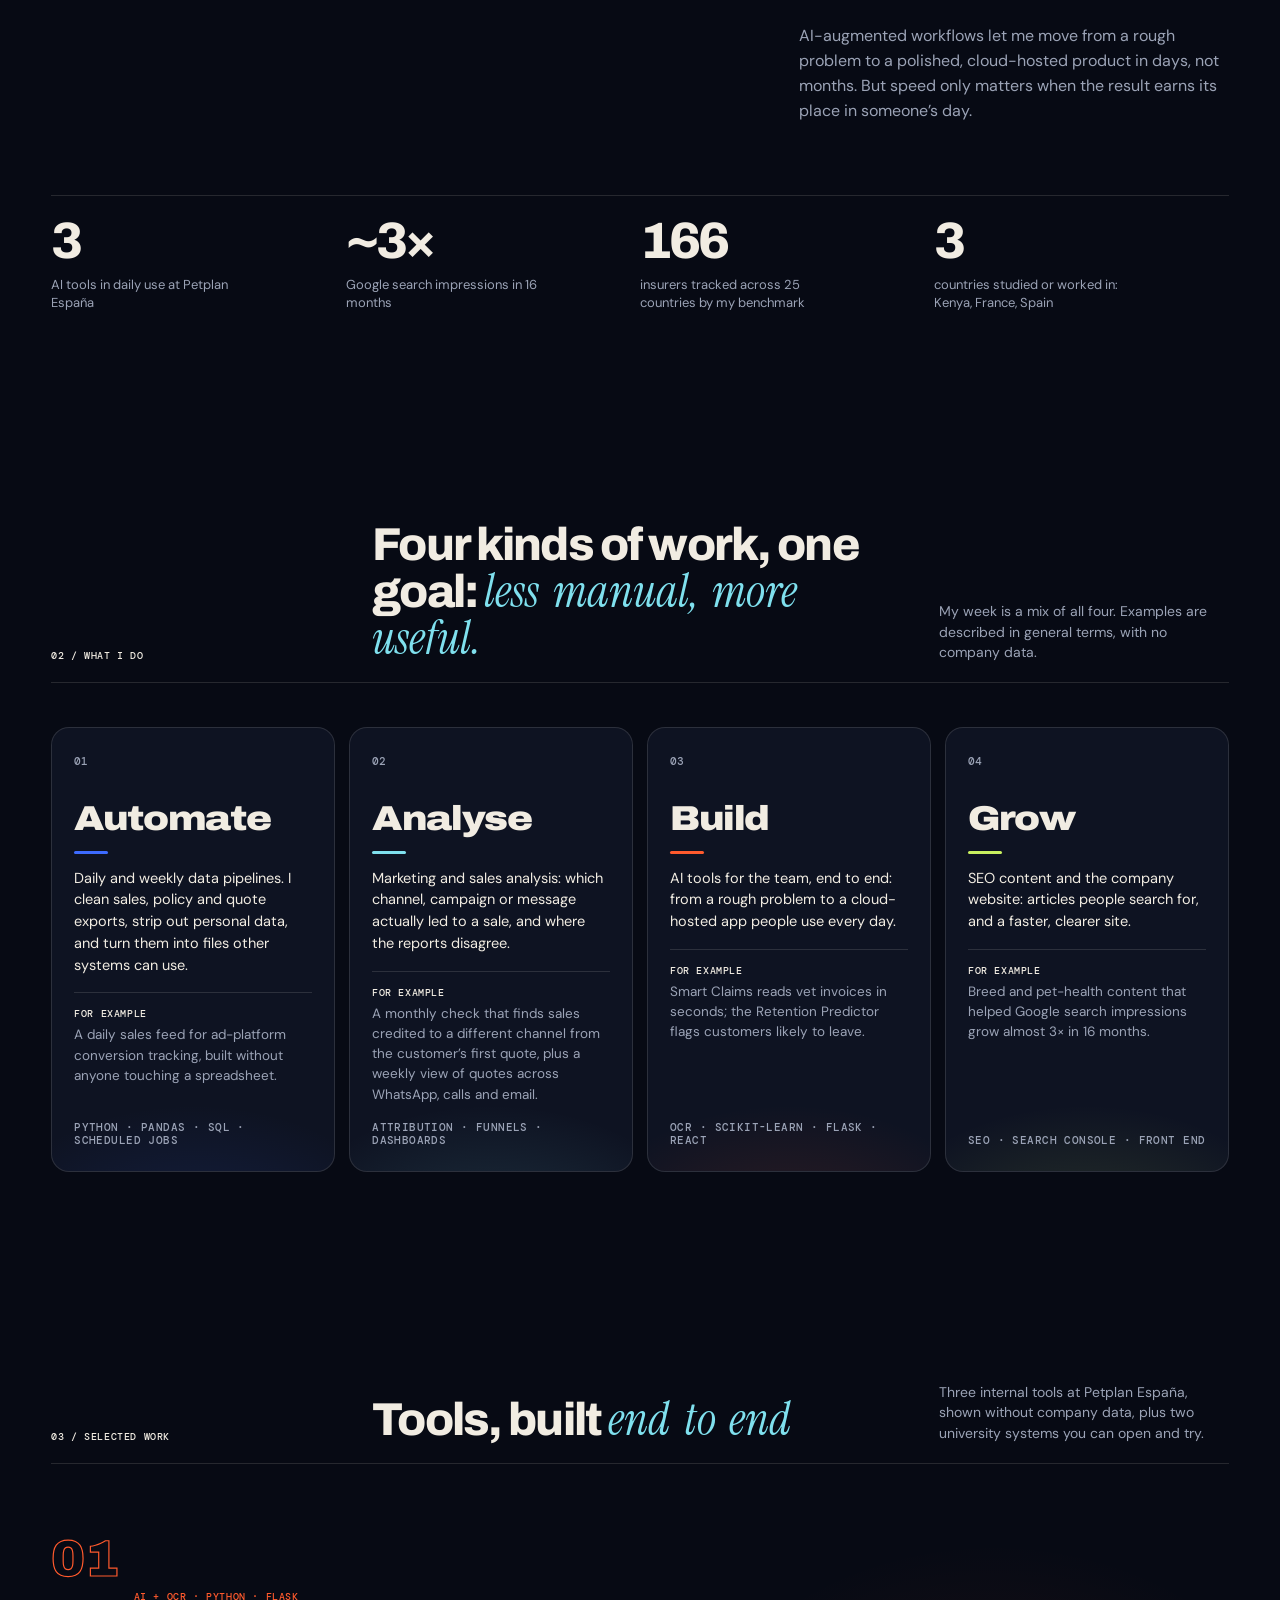
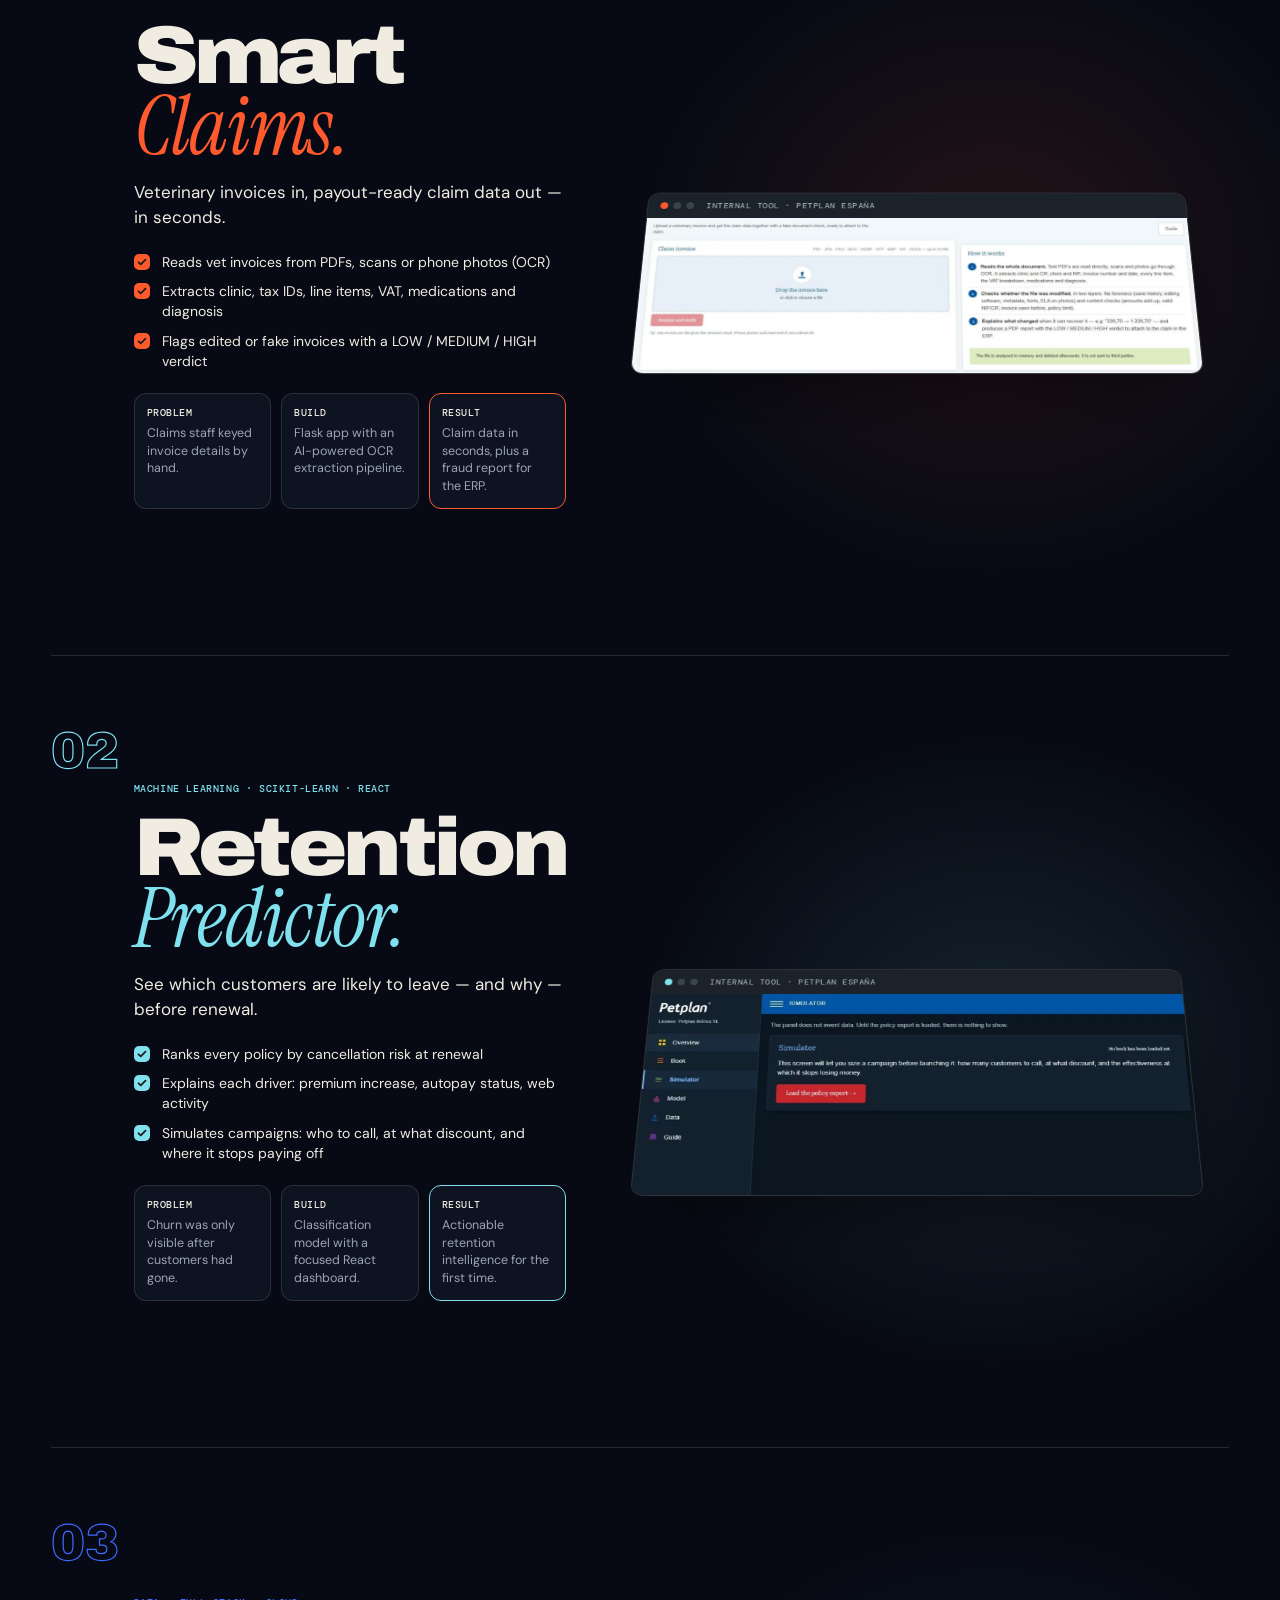
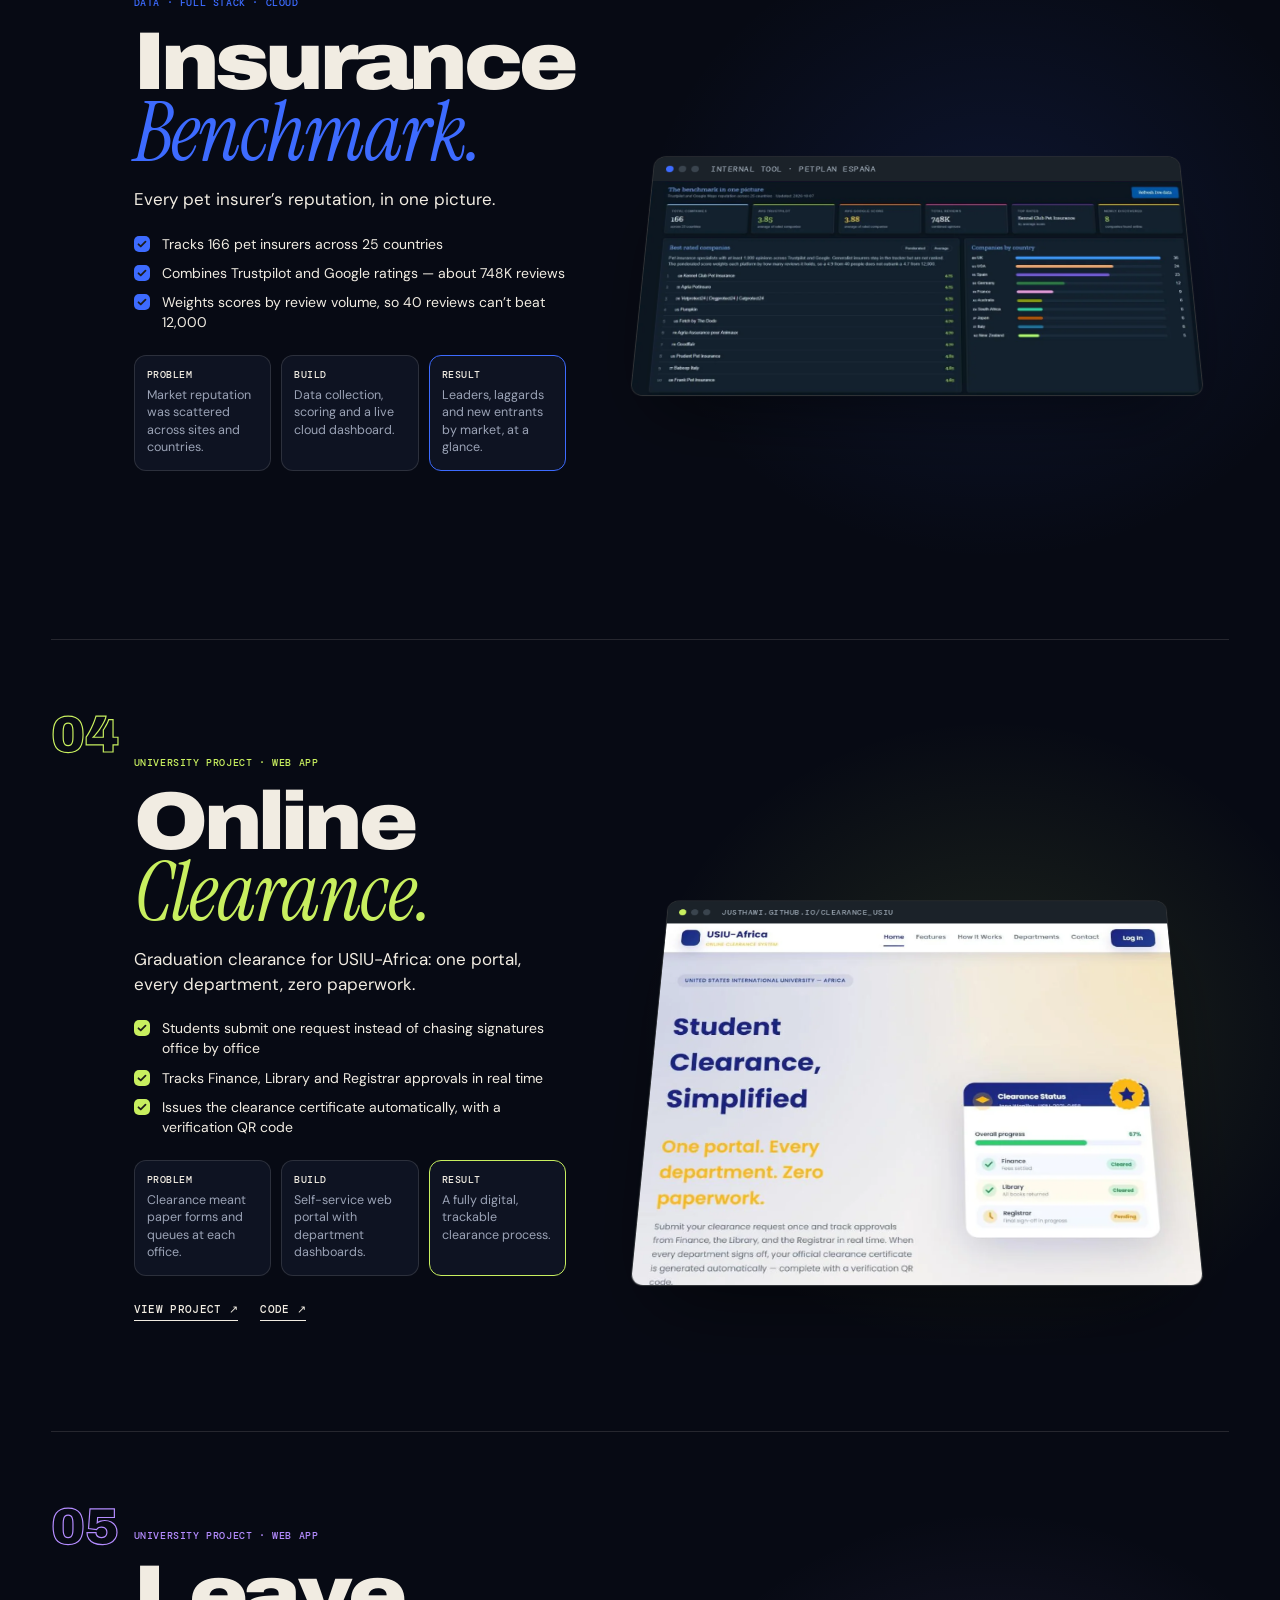
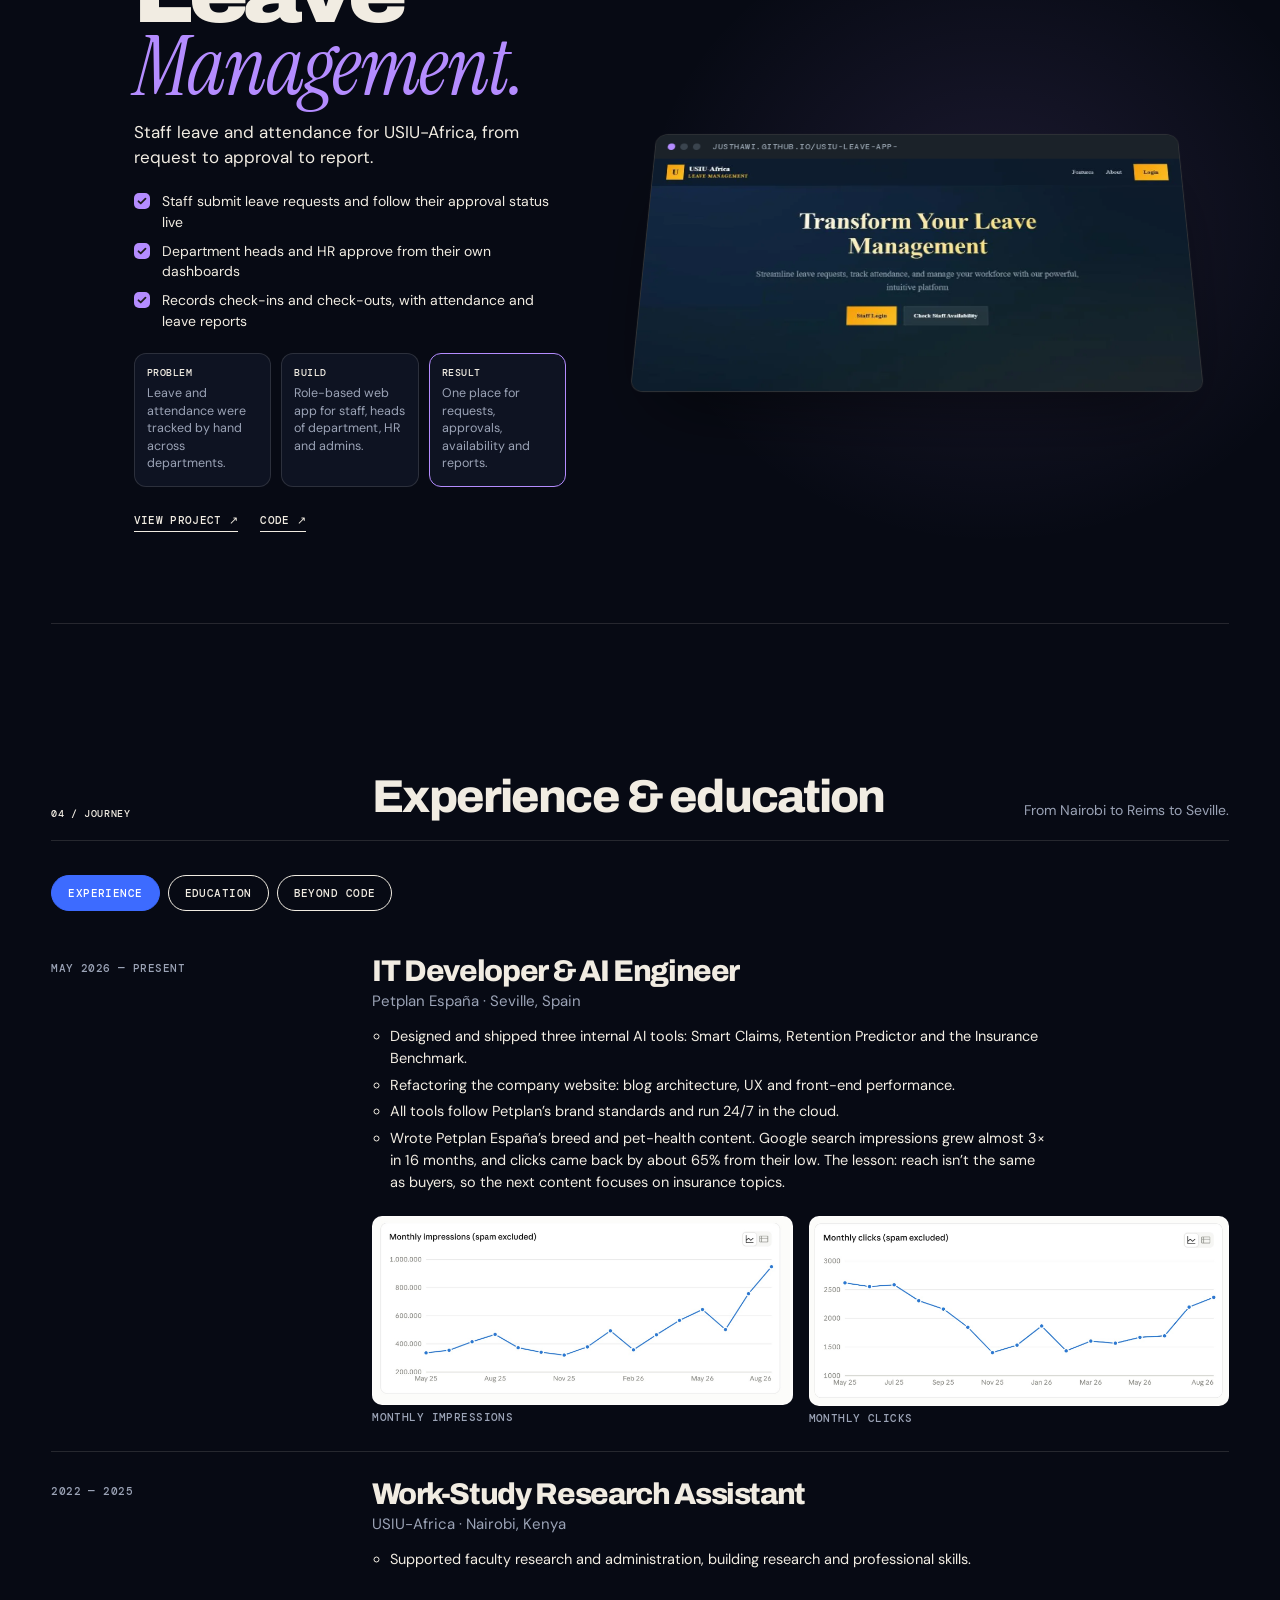
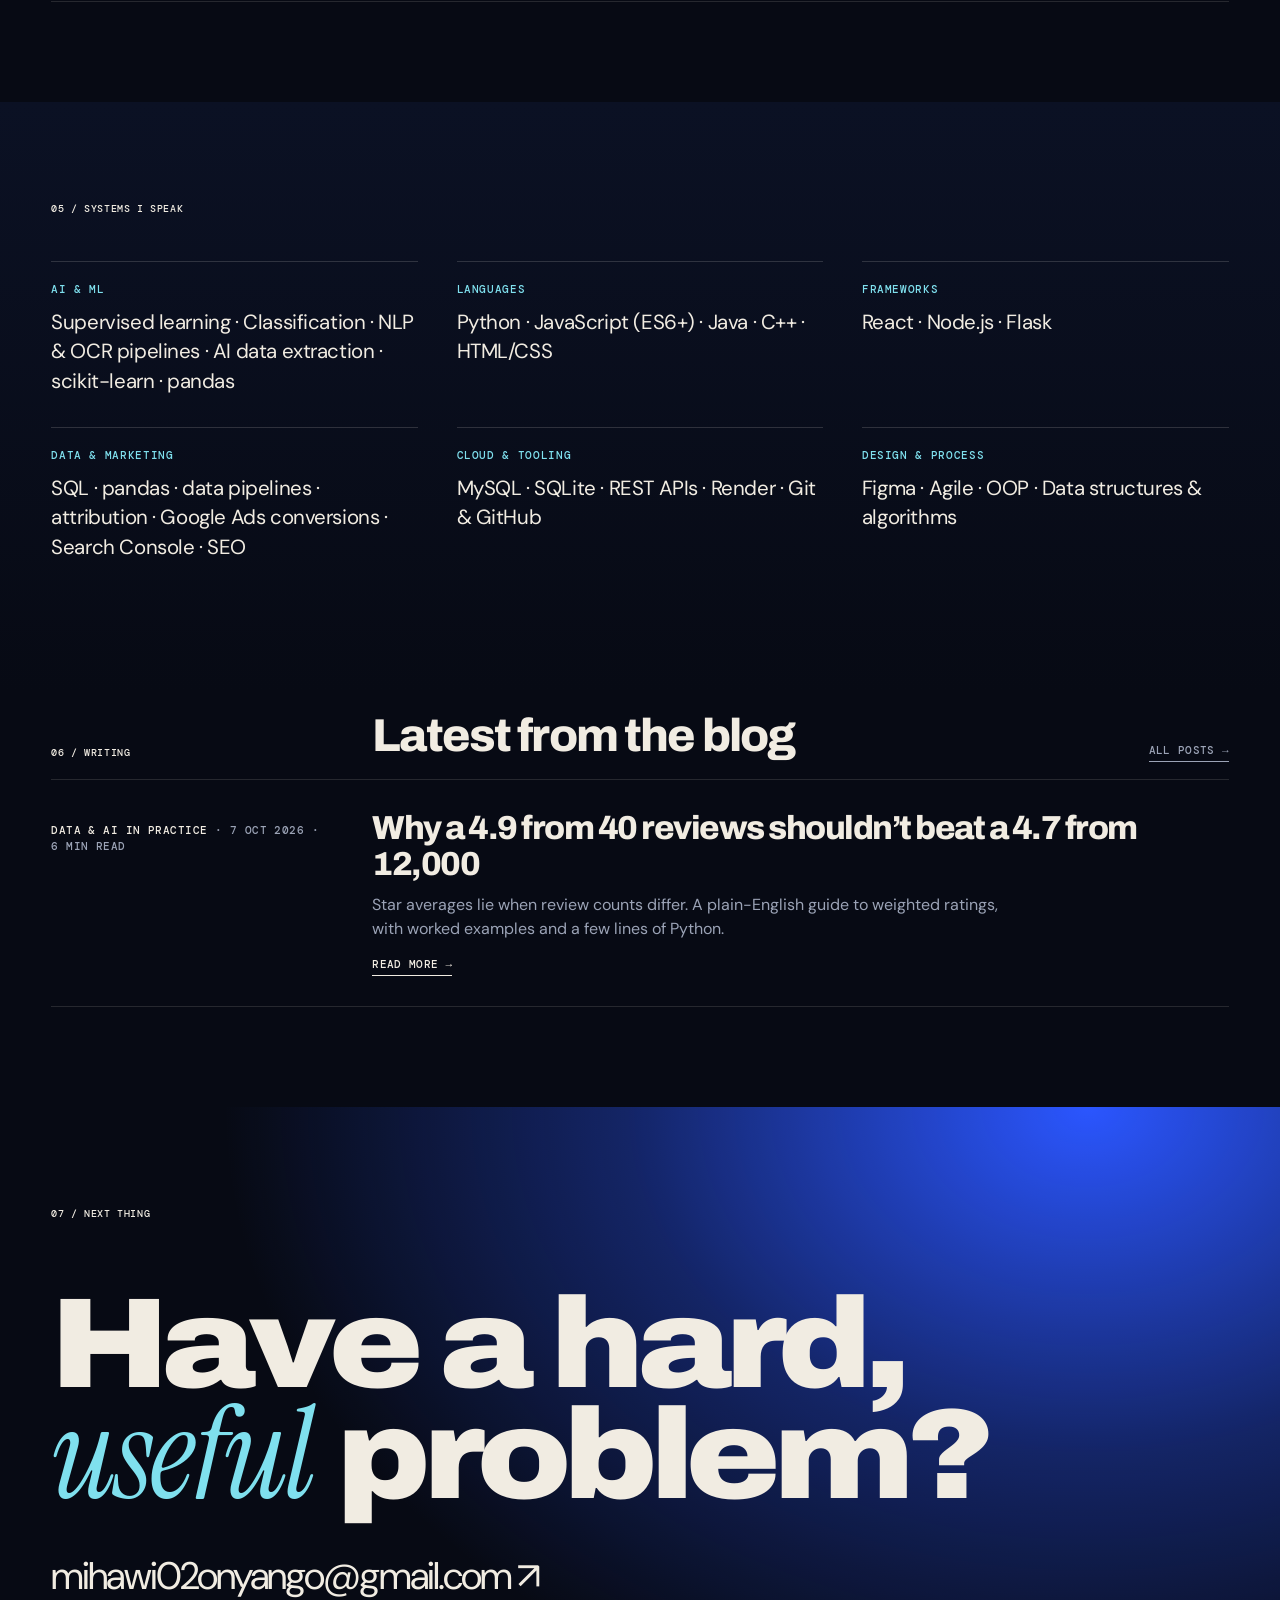
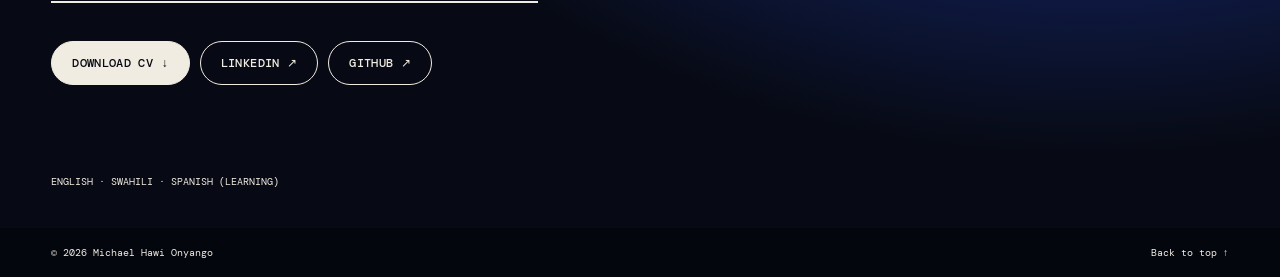
==== commit b8b9935c: "Redesign: cinematic dark homepage, What I do section, new photos" ====
--- a/index.html
+++ b/index.html
@@ -3,12 +3,12 @@
 <head>
   <meta charset="utf-8" />
   <meta name="viewport" content="width=device-width, initial-scale=1" />
-  <title>Michael Hawi Onyango — AI Engineer &amp; Python Developer | Portfolio</title>
-  <meta name="description" content="Michael Hawi Onyango is an AI Engineer and Python developer (BSc, USIU-Africa 2026) building production AI tools at Petplan España — OCR claims automation, ML retention prediction and a global insurer benchmark." />
+  <title>Michael Hawi Onyango — Data Automation, AI Tools &amp; Marketing Analytics</title>
+  <meta name="description" content="Michael Hawi Onyango automates the data work behind marketing and sales and builds AI tools on top of it: data pipelines, channel and campaign analysis, SEO, and production AI tools at Petplan España." />
   <meta name="author" content="Michael Hawi Onyango" />
   <meta name="robots" content="index, follow" />
   <meta name="theme-color" content="#ff5a2d" media="(prefers-color-scheme: light)" />
-  <meta name="theme-color" content="#141312" media="(prefers-color-scheme: dark)" />
+  <meta name="theme-color" content="#070a14" media="(prefers-color-scheme: dark)" />
   <meta name="color-scheme" content="light dark" />
   <link rel="canonical" href="https://michael-hawi-onyango-portfolio.onrender.com/" />
   <link rel="icon" href="favicon.svg" type="image/svg+xml" />
@@ -16,26 +16,26 @@
 
   <meta property="og:type" content="profile" />
   <meta property="og:site_name" content="Michael Hawi Onyango" />
-  <meta property="og:title" content="Michael Hawi Onyango — AI Engineer &amp; Python Developer" />
-  <meta property="og:description" content="Production AI tools built at Petplan España: OCR claims automation, ML retention prediction and a 25-country insurer benchmark." />
+  <meta property="og:title" content="Michael Hawi Onyango — Data Automation, AI Tools &amp; Marketing Analytics" />
+  <meta property="og:description" content="I automate the data work behind marketing and sales, and build AI tools on top of it." />
   <meta property="og:url" content="https://michael-hawi-onyango-portfolio.onrender.com/" />
   <meta property="og:image" content="https://michael-hawi-onyango-portfolio.onrender.com/og-image.png" />
   <meta property="og:image:width" content="1200" />
   <meta property="og:image:height" content="630" />
-  <meta property="og:image:alt" content="Michael Hawi Onyango — AI Engineer. Human ideas. Machine momentum." />
+  <meta property="og:image:alt" content="Michael Hawi Onyango in a blue blazer: I automate the data work behind marketing and sales, and build AI tools on top of it." />
   <meta property="og:locale" content="en_GB" />
   <meta property="profile:first_name" content="Michael" />
   <meta property="profile:last_name" content="Onyango" />
   <meta name="twitter:card" content="summary_large_image" />
-  <meta name="twitter:title" content="Michael Hawi Onyango — AI Engineer &amp; Python Developer" />
-  <meta name="twitter:description" content="Production AI tools: OCR claims automation, ML retention prediction and a 25-country insurer benchmark." />
+  <meta name="twitter:title" content="Michael Hawi Onyango — Data Automation, AI Tools &amp; Marketing Analytics" />
+  <meta name="twitter:description" content="I automate the data work behind marketing and sales, and build AI tools on top of it." />
   <meta name="twitter:image" content="https://michael-hawi-onyango-portfolio.onrender.com/og-image.png" />
 
   <script>
     (function () {
       var t = null;
       try { t = localStorage.getItem('theme'); } catch (e) {}
-      if (t !== 'light' && t !== 'dark') t = window.matchMedia('(prefers-color-scheme: dark)').matches ? 'dark' : 'light';
+      if (t !== 'light' && t !== 'dark') t = 'dark';
       document.documentElement.setAttribute('data-theme', t);
     })();
   </script>
@@ -50,7 +50,7 @@
         "name": "Michael Hawi Onyango",
         "alternateName": "Hawi Onyango",
         "jobTitle": "AI Engineer",
-        "description": "IT Developer and AI Engineer building production-ready AI tools.",
+        "description": "Automates the data work behind marketing and sales and builds AI tools on top of it.",
         "url": "https://michael-hawi-onyango-portfolio.onrender.com/",
         "image": "https://michael-hawi-onyango-portfolio.onrender.com/michael-hawi-onyango.jpg",
         "email": "mailto:mihawi02onyango@gmail.com",
@@ -69,7 +69,7 @@
           "recognizedBy": { "@type": "CollegeOrUniversity", "name": "United States International University - Africa" }
         },
         "worksFor": { "@type": "Organization", "name": "Petplan España" },
-        "knowsAbout": ["Artificial intelligence", "Machine learning", "Python", "Flask", "React", "Node.js", "scikit-learn", "pandas", "OCR", "Natural language processing", "REST APIs"],
+        "knowsAbout": ["Data automation", "Marketing analytics", "Marketing attribution", "Search engine optimization", "Artificial intelligence", "Machine learning", "Python", "Flask", "React", "Node.js", "scikit-learn", "pandas", "OCR", "Natural language processing", "REST APIs"],
         "knowsLanguage": ["English", "Swahili", "Spanish"],
         "address": { "@type": "PostalAddress", "addressLocality": "Seville", "addressCountry": "ES" }
       },
@@ -86,16 +86,19 @@
   </script>
 
   <link rel="preconnect" href="https://fonts.googleapis.com"><link rel="preconnect" href="https://fonts.gstatic.com" crossorigin>
-  <link href="https://fonts.googleapis.com/css2?family=DM+Mono:wght@400;500&family=DM+Sans:opsz,wght@9..40,400;9..40,500;9..40,700&family=Playfair+Display:ital,wght@0,600;1,600&display=swap" rel="stylesheet">
+  <link href="https://fonts.googleapis.com/css2?family=Archivo:wdth,wght@62..125,500..900&family=DM+Mono:wght@400;500&family=DM+Sans:opsz,wght@9..40,400;9..40,500;9..40,700&family=Instrument+Serif:ital@0;1&display=swap" rel="stylesheet">
   <link rel="stylesheet" href="styles.css" />
+  <link rel="stylesheet" href="home.css" />
+  <link rel="preload" as="image" href="michael-cutout.webp" type="image/webp">
 </head>
-<body>
-  <a class="skip-link" href="#work">Skip to selected work</a>
+<body class="home">
+  <a class="skip-link" href="#what">Skip to what I do</a>
   <div class="noise" aria-hidden="true"></div>
 
   <header class="site-header" id="site-header">
     <a class="brand" href="#top" aria-label="Michael Hawi Onyango, back to top">MHO</a>
     <nav class="main-nav" id="main-nav" aria-label="Main">
+      <a href="#what">What I do</a>
       <a href="#work">Work</a>
       <a href="#journey">Journey</a>
       <a href="#skills">Skills</a>
@@ -116,48 +119,94 @@
 
   <main id="top">
     <section class="hero" aria-labelledby="hero-title">
+      <canvas class="hero-net" aria-hidden="true"></canvas>
+      <div class="hero-glow" aria-hidden="true"></div>
+      <div class="hero-name" aria-hidden="true"><span>H</span><span>A</span><span>W</span><span>I</span></div>
+      <picture class="hero-cutout">
+        <img src="michael-cutout.webp" width="760" height="1819" alt="Michael Hawi Onyango in a blue blazer and red patterned tie" fetchpriority="high">
+      </picture>
       <div class="hero-copy">
-        <h1 id="hero-title"><span class="sr-only">Michael Hawi Onyango, AI Engineer: </span>Human ideas.<br><em>Machine</em> momentum.</h1>
-        <p class="hero-intro">I’m <strong>Michael Hawi Onyango</strong>, an AI Engineer and Python developer. I turn slow, manual work into clear, production-ready tools — three of them are in daily use at Petplan España.</p>
+        <p class="hero-hello">Michael Hawi Onyango</p>
+        <h1 id="hero-title">I automate the data work behind marketing and sales, and build <em>AI tools</em> on top of it.</h1>
         <div class="hero-actions">
-          <a class="pill pill-dark" href="#work">See my work <span aria-hidden="true">↓</span></a>
+          <a class="pill pill-light" href="#what">What I do <span aria-hidden="true">↓</span></a>
           <a class="pill" href="Michael-Hawi-Onyango-CV.pdf" download>Download CV <span aria-hidden="true">↓</span></a>
-          <a class="text-link" href="https://www.linkedin.com/in/hawionyango" target="_blank" rel="noopener noreferrer">LinkedIn ↗</a>
-        </div>
-      </div>
-      <figure class="hero-photo">
-        <div class="orbit orbit-a" aria-hidden="true"></div>
-        <div class="orbit orbit-b" aria-hidden="true"></div>
-        <picture>
-          <source srcset="michael-hawi-onyango.webp" type="image/webp">
-          <img src="michael-hawi-onyango.jpg" width="640" height="800" alt="Portrait of Michael Hawi Onyango in a dark blazer and red patterned tie" fetchpriority="high">
-        </picture>
-        <figcaption class="photo-badge"><span class="dot" aria-hidden="true"></span> BSc graduate · USIU-Africa 2026</figcaption>
-      </figure>
-    </section>
-
-    <section class="manifesto" id="about" aria-labelledby="about-title">
-      <div class="section-tag">01 / The approach</div>
+        </div>
+      </div>
+      <ul class="hero-roles" aria-label="What I do">
+        <li>Data automation</li>
+        <li>AI tools</li>
+        <li>Marketing analytics</li>
+      </ul>
+      <p class="hero-badge"><span class="dot" aria-hidden="true"></span>BSc · USIU-Africa 2026</p>
+    </section>
+
+    <section class="kinetic" id="about" aria-labelledby="about-title">
+      <div class="kinetic-stick">
+        <p class="section-tag">01 / The approach</p>
+        <h2 id="about-title" class="kinetic-line" aria-label="Human ideas. Machine momentum."><span class="k-a" data-split>Human ideas.</span> <span class="k-b"><em data-split>Machine</em> <span data-split>momentum.</span></span></h2>
+      </div>
+    </section>
+
+    <section class="manifesto" aria-label="About">
       <div>
-        <h2 id="about-title" class="display-copy">I build useful software at the speed of an <em>idea.</em></h2>
-        <p class="body-copy">AI-augmented workflows let me move from a rough problem to a polished, cloud-hosted product in days — not months. But speed only matters when the result earns its place in someone’s day.</p>
+        <p class="display-copy">I take the slow, manual work a team repeats every day, and turn it into <em>pipelines, dashboards and tools</em> that run on their own.</p>
+        <p class="body-copy">AI-augmented workflows let me move from a rough problem to a polished, cloud-hosted product in days, not months. But speed only matters when the result earns its place in someone’s day.</p>
         <ul class="facts" aria-label="Quick facts">
-          <li><strong>3</strong><span>AI tools in daily use at Petplan España</span></li>
-          <li><strong>166</strong><span>insurers tracked across 25 countries by my benchmark</span></li>
-          <li><strong>3</strong><span>countries studied or worked in: Kenya, France, Spain</span></li>
-          <li><strong>2026</strong><span>BSc Applied Computer Technology, USIU-Africa</span></li>
+          <li><strong data-count="3">3</strong><span>AI tools in daily use at Petplan España</span></li>
+          <li><strong>~3×</strong><span>Google search impressions in 16 months</span></li>
+          <li><strong data-count="166">166</strong><span>insurers tracked across 25 countries by my benchmark</span></li>
+          <li><strong data-count="3">3</strong><span>countries studied or worked in: Kenya, France, Spain</span></li>
         </ul>
       </div>
+    </section>
+
+    <section class="what" id="what" aria-labelledby="what-title">
+      <div class="section-top">
+        <div class="section-tag">02 / What I do</div>
+        <h2 id="what-title" class="section-title">Four kinds of work, one goal: <em>less manual, more useful.</em></h2>
+        <p>My week is a mix of all four. Examples are described in general terms, with no company data.</p>
+      </div>
+      <ol class="pillars">
+        <li class="pillar" style="--c:var(--blue)">
+          <span class="pillar-n">01</span>
+          <h3>Automate</h3>
+          <p>Daily and weekly data pipelines. I clean sales, policy and quote exports, strip out personal data, and turn them into files other systems can use.</p>
+          <p class="pillar-eg"><b>For example</b>A daily sales feed for ad-platform conversion tracking, built without anyone touching a spreadsheet.</p>
+          <p class="pillar-tools">Python · pandas · SQL · scheduled jobs</p>
+        </li>
+        <li class="pillar" style="--c:var(--cyan)">
+          <span class="pillar-n">02</span>
+          <h3>Analyse</h3>
+          <p>Marketing and sales analysis: which channel, campaign or message actually led to a sale, and where the reports disagree.</p>
+          <p class="pillar-eg"><b>For example</b>A monthly check that finds sales credited to a different channel from the customer’s first quote, plus a weekly view of quotes across WhatsApp, calls and email.</p>
+          <p class="pillar-tools">Attribution · funnels · dashboards</p>
+        </li>
+        <li class="pillar" style="--c:var(--orange)">
+          <span class="pillar-n">03</span>
+          <h3>Build</h3>
+          <p>AI tools for the team, end to end: from a rough problem to a cloud-hosted app people use every day.</p>
+          <p class="pillar-eg"><b>For example</b>Smart Claims reads vet invoices in seconds; the Retention Predictor flags customers likely to leave.</p>
+          <p class="pillar-tools">OCR · scikit-learn · Flask · React</p>
+        </li>
+        <li class="pillar" style="--c:var(--lime)">
+          <span class="pillar-n">04</span>
+          <h3>Grow</h3>
+          <p>SEO content and the company website: articles people search for, and a faster, clearer site.</p>
+          <p class="pillar-eg"><b>For example</b>Breed and pet-health content that helped Google search impressions grow almost 3× in 16 months.</p>
+          <p class="pillar-tools">SEO · Search Console · front end</p>
+        </li>
+      </ol>
     </section>
 
     <section class="work" id="work" aria-labelledby="work-title">
       <div class="section-top">
-        <div class="section-tag">02 / Selected work</div>
-        <h2 id="work-title" class="section-title">AI tools, built end to end</h2>
+        <div class="section-tag">03 / Selected work</div>
+        <h2 id="work-title" class="section-title">Tools, built <em>end to end</em></h2>
         <p>Three internal tools at Petplan España, shown without company data, plus two university systems you can open and try.</p>
       </div>
 
-      <article class="project">
+      <article class="project" style="--c:var(--orange)">
         <div class="project-number" aria-hidden="true">01</div>
         <div class="project-copy">
           <span class="kicker">AI + OCR · Python · Flask</span>
@@ -174,10 +223,10 @@
             <li><b>Result</b>Claim data in seconds, plus a fraud report for the ERP.</li>
           </ol>
         </div>
-        <figure class="shot"><div class="shot-bar" aria-hidden="true"><i></i><i></i><i></i><span>Internal tool · Petplan España</span></div><img src="shot-smart-claims.webp" width="1354" height="422" loading="lazy" decoding="async" alt="Screenshot of the Smart Claims invoice reader: an upload area for vet invoices and a three-step explanation of how it reads, verifies and reports on each invoice"></figure>
-      </article>
-
-      <article class="project">
+        <figure class="shot"><div class="shot-in"><div class="shot-bar" aria-hidden="true"><i></i><i></i><i></i><span>Internal tool · Petplan España</span></div><img src="shot-smart-claims.webp" width="1354" height="422" loading="lazy" decoding="async" alt="Screenshot of the Smart Claims invoice reader: an upload area for vet invoices and a three-step explanation of how it reads, verifies and reports on each invoice"></div></figure>
+      </article>
+
+      <article class="project" style="--c:var(--cyan)">
         <div class="project-number" aria-hidden="true">02</div>
         <div class="project-copy">
           <span class="kicker">Machine learning · scikit-learn · React</span>
@@ -194,10 +243,10 @@
             <li><b>Result</b>Actionable retention intelligence for the first time.</li>
           </ol>
         </div>
-        <figure class="shot"><div class="shot-bar" aria-hidden="true"><i></i><i></i><i></i><span>Internal tool · Petplan España</span></div><img src="shot-retention.webp" width="985" height="400" loading="lazy" decoding="async" alt="Screenshot of the Retention Panel: navigation for overview, book, simulator and model, with the campaign simulator screen open"></figure>
-      </article>
-
-      <article class="project">
+        <figure class="shot"><div class="shot-in"><div class="shot-bar" aria-hidden="true"><i></i><i></i><i></i><span>Internal tool · Petplan España</span></div><img src="shot-retention.webp" width="985" height="400" loading="lazy" decoding="async" alt="Screenshot of the Retention Panel: navigation for overview, book, simulator and model, with the campaign simulator screen open"></div></figure>
+      </article>
+
+      <article class="project" style="--c:var(--blue)">
         <div class="project-number" aria-hidden="true">03</div>
         <div class="project-copy">
           <span class="kicker">Data · Full stack · Cloud</span>
@@ -214,10 +263,10 @@
             <li><b>Result</b>Leaders, laggards and new entrants by market, at a glance.</li>
           </ol>
         </div>
-        <figure class="shot"><div class="shot-bar" aria-hidden="true"><i></i><i></i><i></i><span>Internal tool · Petplan España</span></div><img src="shot-benchmark.webp" width="1324" height="574" loading="lazy" decoding="async" alt="Screenshot of the Insurance Benchmark dashboard: 166 companies across 25 countries, average Trustpilot and Google scores, best-rated companies and companies by country"></figure>
-      </article>
-
-      <article class="project">
+        <figure class="shot"><div class="shot-in"><div class="shot-bar" aria-hidden="true"><i></i><i></i><i></i><span>Internal tool · Petplan España</span></div><img src="shot-benchmark.webp" width="1324" height="574" loading="lazy" decoding="async" alt="Screenshot of the Insurance Benchmark dashboard: 166 companies across 25 countries, average Trustpilot and Google scores, best-rated companies and companies by country"></div></figure>
+      </article>
+
+      <article class="project" style="--c:var(--lime)">
         <div class="project-number" aria-hidden="true">04</div>
         <div class="project-copy">
           <span class="kicker">University project · Web app</span>
@@ -238,10 +287,10 @@
             <a class="text-link" href="https://github.com/Justhawi/clearance_usiu" target="_blank" rel="noopener noreferrer">Code ↗</a>
           </div>
         </div>
-        <figure class="shot"><div class="shot-bar" aria-hidden="true"><i></i><i></i><i></i><span>justhawi.github.io/clearance_usiu</span></div><img src="shot-clearance.webp" width="972" height="726" loading="lazy" decoding="async" alt="Screenshot of the USIU-Africa Online Clearance System home page, showing a student's clearance status with Finance and Library cleared and Registrar pending"></figure>
-      </article>
-
-      <article class="project">
+        <figure class="shot"><div class="shot-in"><div class="shot-bar" aria-hidden="true"><i></i><i></i><i></i><span>justhawi.github.io/clearance_usiu</span></div><img src="shot-clearance.webp" width="972" height="726" loading="lazy" decoding="async" alt="Screenshot of the USIU-Africa Online Clearance System home page, showing a student's clearance status with Finance and Library cleared and Registrar pending"></div></figure>
+      </article>
+
+      <article class="project" style="--c:#b48cff">
         <div class="project-number" aria-hidden="true">05</div>
         <div class="project-copy">
           <span class="kicker">University project · Web app</span>
@@ -262,13 +311,13 @@
             <a class="text-link" href="https://github.com/Justhawi/usiu-leave-app-" target="_blank" rel="noopener noreferrer">Code ↗</a>
           </div>
         </div>
-        <figure class="shot"><div class="shot-bar" aria-hidden="true"><i></i><i></i><i></i><span>justhawi.github.io/usiu-leave-app-</span></div><img src="shot-leave-app.webp" width="1100" height="520" loading="lazy" decoding="async" alt="Screenshot of the USIU-Africa Leave Management System home page with staff login and staff availability buttons"></figure>
+        <figure class="shot"><div class="shot-in"><div class="shot-bar" aria-hidden="true"><i></i><i></i><i></i><span>justhawi.github.io/usiu-leave-app-</span></div><img src="shot-leave-app.webp" width="1100" height="520" loading="lazy" decoding="async" alt="Screenshot of the USIU-Africa Leave Management System home page with staff login and staff availability buttons"></div></figure>
       </article>
     </section>
 
     <section class="journey" id="journey" aria-labelledby="journey-title">
       <div class="section-top">
-        <div class="section-tag">03 / Journey</div>
+        <div class="section-tag">04 / Journey</div>
         <h2 id="journey-title" class="section-title">Experience &amp; education</h2>
         <p>From Nairobi to Reims to Seville.</p>
       </div>
@@ -310,6 +359,10 @@
             <span class="when">2022 — 2026 · Graduated 26 Sept 2026</span>
             <h3>BSc Applied Computer Technology</h3>
             <p class="where">USIU-Africa · Nairobi, Kenya</p>
+            <div class="tl-photos">
+              <figure class="tl-photo-wide"><img src="grad-ceremony.webp" width="1200" height="1086" loading="lazy" alt="Michael Hawi Onyango in cap and gown holding his degree on stage at the USIU-Africa graduation ceremony"><figcaption>Graduation day · 26 Sept 2026</figcaption></figure>
+              <figure><img src="grad-portrait.webp" width="800" height="1200" loading="lazy" alt="Graduation portrait of Michael Hawi Onyango in cap and gown, holding his USIU-Africa degree folder"><figcaption>BSc, USIU-Africa</figcaption></figure>
+            </div>
           </li>
           <li>
             <span class="when">2025</span>
@@ -346,21 +399,21 @@
     </section>
 
     <section class="credentials" id="skills" aria-labelledby="skills-title">
-      <div class="section-tag">04 / Systems I speak</div>
+      <div class="section-tag">05 / Systems I speak</div>
       <h2 id="skills-title" class="sr-only">Skills</h2>
       <div class="skill-groups">
         <div><h3>AI &amp; ML</h3><p>Supervised learning · Classification · NLP &amp; OCR pipelines · AI data extraction · scikit-learn · pandas</p></div>
         <div><h3>Languages</h3><p>Python · JavaScript (ES6+) · Java · C++ · HTML/CSS</p></div>
         <div><h3>Frameworks</h3><p>React · Node.js · Flask</p></div>
-        <div><h3>Data &amp; cloud</h3><p>MySQL · SQLite · REST APIs · Render · Git &amp; GitHub</p></div>
+        <div><h3>Data &amp; marketing</h3><p>SQL · pandas · data pipelines · attribution · Google Ads conversions · Search Console · SEO</p></div>
+        <div><h3>Cloud &amp; tooling</h3><p>MySQL · SQLite · REST APIs · Render · Git &amp; GitHub</p></div>
         <div><h3>Design &amp; process</h3><p>Figma · Agile · OOP · Data structures &amp; algorithms</p></div>
-        <div><h3>Spoken</h3><p>English · Swahili · Spanish (learning)</p></div>
-      </div>
+              </div>
     </section>
 
     <section class="writing" id="writing" aria-labelledby="writing-title">
       <div class="section-top">
-        <div class="section-tag">05 / Writing</div>
+        <div class="section-tag">06 / Writing</div>
         <h2 id="writing-title" class="section-title">Latest from the blog</h2>
         <p><a class="text-link" href="blog/">All posts →</a></p>
       </div>
@@ -373,7 +426,7 @@
     </section>
 
     <section class="contact" id="contact" aria-labelledby="contact-title">
-      <div class="section-tag">06 / Next thing</div>
+      <div class="section-tag">07 / Next thing</div>
       <h2 id="contact-title">Have a hard,<br><em>useful</em> problem?</h2>
       <a class="email" href="mailto:mihawi02onyango@gmail.com">mihawi02onyango@gmail.com <b aria-hidden="true">↗</b></a>
       <div class="contact-links">
@@ -386,6 +439,8 @@
   </main>
 
   <footer><span>© 2026 Michael Hawi Onyango</span><a href="#top" class="to-top">Back to top ↑</a></footer>
+  <a class="dock" href="Michael-Hawi-Onyango-CV.pdf" download aria-label="Download Michael Hawi Onyango's CV"><span class="dock-pulse" aria-hidden="true"></span><span class="dock-text"><b>Now</b> Data &amp; AI · Petplan España</span><span class="dock-cta">CV ↓</span></a>
   <script src="script.js"></script>
+  <script src="home.js"></script>
 </body>
 </html>
--- a/styles.css
+++ b/styles.css
@@ -1,26 +1,26 @@
 /* ---------- Tokens ---------- */
 :root{
-  --orange:#ff5a2d;--lime:#c8ef5f;--ink:#1d1c1a;--paper:#f5f0e8;
+  --orange:#ff5a2d;--lime:#c8ef5f;--blue:#3d6bff;--cyan:#7fe0ee;--ink:#1d1c1a;--paper:#f5f0e8;
   --bg:#f5f0e8;--fg:#1d1c1a;--muted:#5c574f;--line:rgba(29,28,26,.18);--line-strong:#1d1c1a;
   --card:#fbf7f0;--hero-bg:#ff5a2d;--hero-fg:#1d1c1a;--hero-accent:#1d1c1a;--hero-line:rgba(29,28,26,.28);
   --inv-bg:#1d1c1a;--inv-fg:#f5f0e8;--inv-line:rgba(245,240,232,.25);
   --header-bg:rgba(245,240,232,.86);--noise:.17;
-  --sans:'DM Sans',system-ui,sans-serif;--mono:'DM Mono',ui-monospace,monospace;--serif:'Playfair Display',Georgia,serif;
+  --sans:'DM Sans',system-ui,sans-serif;--mono:'DM Mono',ui-monospace,monospace;--serif:'Instrument Serif',Georgia,serif;--display:'Archivo',system-ui,sans-serif;
   color-scheme:light;
 }
 @media (prefers-color-scheme:dark){
   :root:not([data-theme="light"]){
-    --bg:#141312;--fg:#f2ede4;--muted:#aaa397;--line:rgba(242,237,228,.14);--line-strong:#f2ede4;
-    --card:#1c1a18;--hero-bg:#141312;--hero-fg:#f2ede4;--hero-accent:#ff6a3d;--hero-line:rgba(242,237,228,.18);
-    --inv-bg:#1c1a18;--inv-fg:#f2ede4;--inv-line:rgba(242,237,228,.18);
-    --header-bg:rgba(20,19,18,.82);--noise:.07;color-scheme:dark;
+    --bg:#070a14;--fg:#f1ece2;--muted:#9ba3b6;--line:rgba(241,236,226,.13);--line-strong:#f1ece2;
+    --card:#0e1322;--hero-bg:#070a14;--hero-fg:#f1ece2;--hero-accent:#7fe0ee;--hero-line:rgba(241,236,226,.2);
+    --inv-bg:#0b1020;--inv-fg:#f1ece2;--inv-line:rgba(241,236,226,.16);
+    --header-bg:rgba(7,10,20,.78);--noise:.05;color-scheme:dark;
   }
 }
 :root[data-theme="dark"]{
-  --bg:#141312;--fg:#f2ede4;--muted:#aaa397;--line:rgba(242,237,228,.14);--line-strong:#f2ede4;
-  --card:#1c1a18;--hero-bg:#141312;--hero-fg:#f2ede4;--hero-accent:#ff6a3d;--hero-line:rgba(242,237,228,.18);
-  --inv-bg:#1c1a18;--inv-fg:#f2ede4;--inv-line:rgba(242,237,228,.18);
-  --header-bg:rgba(20,19,18,.82);--noise:.07;color-scheme:dark;
+  --bg:#070a14;--fg:#f1ece2;--muted:#9ba3b6;--line:rgba(241,236,226,.13);--line-strong:#f1ece2;
+  --card:#0e1322;--hero-bg:#070a14;--hero-fg:#f1ece2;--hero-accent:#7fe0ee;--hero-line:rgba(241,236,226,.2);
+  --inv-bg:#0b1020;--inv-fg:#f1ece2;--inv-line:rgba(241,236,226,.16);
+  --header-bg:rgba(7,10,20,.78);--noise:.05;color-scheme:dark;
 }
 
 /* ---------- Base ---------- */
@@ -230,6 +230,7 @@
 .article-foot{margin-top:50px;padding-top:28px;border-top:1px solid var(--line-strong);display:flex;flex-wrap:wrap;gap:18px;align-items:center;justify-content:space-between}
 .article-foot p{margin:0;color:var(--muted)}
 
+.blog-head h1 em,.article h1 em{font-family:var(--serif);font-style:italic;font-weight:400;letter-spacing:0;word-spacing:.1em}
 /* ---------- Responsive ---------- */
 @media (max-width:980px){
   .hero{grid-template-columns:1fr;padding-top:110px;gap:56px}
--- a/home.css
+++ b/home.css
@@ -0,0 +1,178 @@
+/* =========================================================
+   Homepage: cinematic layer on top of styles.css
+   ========================================================= */
+.home{--night:#070a14;--night-2:#0b1124;--cream:#f1ece2}
+.home main>section{overflow-x:clip}
+.home em{font-family:var(--serif);font-style:italic;font-weight:400;letter-spacing:0;word-spacing:.12em}
+.home .section-title em,.home .display-copy em{color:var(--accent-em,var(--blue))}
+:root[data-theme="dark"] .home{--accent-em:var(--cyan)}
+.home .noise{opacity:.035}
+
+/* Header over the hero */
+.home .site-header:not(.scrolled){color:var(--cream)}
+.home .site-header:not(.scrolled) .icon-btn{border-color:rgba(241,236,226,.25)}
+
+/* ---------- Hero ---------- */
+.home .hero{
+  display:block;position:relative;isolation:isolate;overflow:hidden;
+  min-height:max(680px,100svh);padding:0;color:var(--cream);
+  background:
+    radial-gradient(120% 90% at 78% 8%,#2b56ff 0%,rgba(43,86,255,.55) 28%,rgba(7,10,20,0) 62%),
+    radial-gradient(70% 60% at 10% 100%,rgba(127,224,238,.16),rgba(7,10,20,0) 70%),
+    var(--night);
+}
+.hero-net{position:absolute;inset:0;width:100%;height:100%;z-index:0;opacity:.85}
+.hero-glow{position:absolute;left:50%;bottom:-18%;width:70vw;height:70vw;max-width:980px;max-height:980px;transform:translateX(-50%);border-radius:50%;background:radial-gradient(closest-side,rgba(61,107,255,.38),rgba(61,107,255,0));z-index:0;pointer-events:none}
+.hero-name{
+  position:absolute;z-index:1;left:0;right:0;top:15%;display:flex;justify-content:center;gap:.01em;
+  font-family:var(--display);font-weight:900;font-stretch:125%;font-variation-settings:"wdth" 125;
+  font-size:clamp(120px,27vw,430px);line-height:.8;letter-spacing:-.04em;color:var(--cream);
+  pointer-events:none;user-select:none;
+}
+.hero-name span{display:inline-block;background:linear-gradient(180deg,#fffaf0 0%,#e9e3d6 55%,rgba(233,227,214,.35) 100%);-webkit-background-clip:text;background-clip:text;color:transparent;transform:translateY(var(--ty,0));transition:transform .9s cubic-bezier(.2,.8,.2,1)}
+.hero-cutout{position:absolute;z-index:2;left:50%;top:13svh;transform:translateX(-50%);height:122svh;pointer-events:none;filter:drop-shadow(0 0 1px rgba(241,236,226,.3)) drop-shadow(0 24px 50px rgba(0,0,0,.5))}
+.hero-cutout img{height:100%;width:auto;max-width:none;-webkit-mask-image:linear-gradient(180deg,#000 52%,transparent 71%);mask-image:linear-gradient(180deg,#000 52%,transparent 71%)}
+.hero-copy{position:absolute;z-index:3;left:4vw;bottom:9vh;max-width:min(360px,25vw)}
+.hero-hello{margin:0 0 14px;font:500 11px var(--mono);text-transform:uppercase;letter-spacing:.1em;color:rgba(241,236,226,.75)}
+.home .hero h1{margin:0 0 26px;font-family:var(--sans);font-size:clamp(20px,1.65vw,26px);line-height:1.28;letter-spacing:-.02em;font-weight:500;color:var(--cream)}
+.home .hero h1 em{color:var(--cyan);font-size:1.12em;white-space:nowrap;letter-spacing:.01em;word-spacing:.3em}
+.hero-actions{display:flex;flex-wrap:wrap;gap:10px}
+.home .hero .pill{color:var(--cream);border-color:rgba(241,236,226,.45);background:rgba(7,10,20,.25);-webkit-backdrop-filter:blur(6px);backdrop-filter:blur(6px)}
+.home .hero .pill-light{background:var(--cream);color:var(--night);border-color:var(--cream)}
+.hero-roles{position:absolute;z-index:3;right:4vw;bottom:10vh;list-style:none;margin:0;padding:0;text-align:right;font:500 12px var(--mono);letter-spacing:.14em;text-transform:uppercase;line-height:2.1;color:rgba(241,236,226,.9)}
+.hero-roles li::after{content:"";display:inline-block;width:6px;height:6px;border-radius:50%;background:var(--cyan);margin-left:12px;vertical-align:2px;box-shadow:0 0 12px var(--cyan)}
+.hero-badge{position:absolute;z-index:3;right:4vw;top:96px;margin:0;font:500 10px var(--mono);letter-spacing:.08em;text-transform:uppercase;color:rgba(241,236,226,.8);border:1px solid rgba(241,236,226,.22);border-radius:999px;padding:8px 13px;background:rgba(7,10,20,.3)}
+.hero-badge .dot{background:var(--cyan);box-shadow:0 0 10px var(--cyan)}
+
+/* ---------- Kinetic headline ---------- */
+.kinetic{position:relative;height:220vh;background:var(--night);color:var(--cream)}
+.kinetic-stick{position:sticky;top:0;height:100svh;display:flex;flex-direction:column;justify-content:center;padding:0 4vw;overflow:hidden}
+.kinetic .section-tag{color:rgba(241,236,226,.6);margin:0 0 4vh}
+.kinetic-line{margin:0;font-family:var(--display);font-weight:900;font-stretch:112%;font-variation-settings:"wdth" 112;font-size:clamp(54px,11vw,190px);line-height:.88;letter-spacing:-.045em;text-transform:uppercase}
+.kinetic-line .k-a,.kinetic-line .k-b{display:block}
+.kinetic-line .k-b{text-align:right}
+.kinetic-line em{text-transform:none;font-family:var(--serif);font-weight:400;font-style:italic;letter-spacing:-.02em;color:var(--cyan);font-size:1.06em;margin-right:.12em}
+.kinetic-line .ch{display:inline-block;will-change:transform,opacity;transform-origin:50% 100%}
+.kinetic-line .w{display:inline-block;white-space:nowrap}
+
+/* ---------- Manifesto ---------- */
+.home .manifesto{display:block;padding:120px 4vw 110px;border:0}
+.home .display-copy{font-family:var(--display);font-weight:800;font-size:clamp(34px,4.6vw,72px);line-height:1.02;letter-spacing:-.045em;max-width:1150px}
+.home .body-copy{margin:44px 0 0 auto;max-width:430px}
+.home .facts{border-top-color:var(--line)}
+.home .facts strong{font-family:var(--display);font-weight:800}
+
+/* ---------- What I do ---------- */
+.what{padding:100px 4vw 110px;background:var(--bg)}
+.home .section-top{border-bottom-color:var(--line)}
+.home .section-title{font-family:var(--display);font-weight:800;letter-spacing:-.04em;font-size:clamp(30px,3.6vw,54px);line-height:1}
+.pillars{list-style:none;margin:44px 0 0;padding:0;display:grid;grid-template-columns:repeat(4,1fr);gap:14px}
+.pillar{position:relative;display:flex;flex-direction:column;border:1px solid var(--line);border-radius:18px;padding:26px 22px 24px;background:var(--card);overflow:hidden;transition:transform .35s cubic-bezier(.2,.8,.2,1),border-color .35s}
+.pillar::before{content:"";position:absolute;inset:auto -30% -55% -30%;height:70%;background:radial-gradient(closest-side,var(--c),transparent);opacity:.16;transition:opacity .35s}
+.pillar:hover{transform:translateY(-6px);border-color:var(--c)}
+.pillar:hover::before{opacity:.32}
+.pillar-n{font:500 11px var(--mono);color:var(--muted)}
+.pillar h3{position:relative;margin:34px 0 14px;font-family:var(--display);font-weight:900;font-stretch:115%;font-variation-settings:"wdth" 115;font-size:clamp(30px,2.7vw,42px);letter-spacing:-.04em;line-height:1}
+.pillar h3::after{content:"";display:block;width:34px;height:3px;border-radius:2px;background:var(--c);margin-top:14px}
+.pillar p{position:relative;margin:0 0 16px;font-size:14.5px;line-height:1.5}
+.pillar .pillar-eg{font-size:13.5px;color:var(--muted);border-top:1px solid var(--line);padding-top:14px}
+.pillar-eg b{display:block;margin-bottom:5px;font:500 10px var(--mono);text-transform:uppercase;letter-spacing:.06em;color:var(--fg)}
+.pillar .pillar-tools{margin:auto 0 0;font:500 10.5px var(--mono);text-transform:uppercase;letter-spacing:.04em;color:var(--muted)}
+
+/* ---------- Work: one screen per project ---------- */
+.home .work{padding:100px 4vw 40px}
+.home .project{position:relative;grid-template-columns:7% 40% 53%;min-height:88svh;padding:70px 0;border-bottom:1px solid var(--line);align-items:center}
+.home .project::before{content:"";position:absolute;right:-10%;top:10%;width:60%;height:80%;background:radial-gradient(closest-side,var(--c),transparent);opacity:.12;pointer-events:none;z-index:-1}
+.home .project-number{font-family:var(--display);font-weight:900;font-size:clamp(40px,4vw,64px);line-height:1;color:transparent;-webkit-text-stroke:1.2px var(--c);align-self:start;padding-top:0}
+.home .project h3{font-family:var(--display);font-weight:900;font-stretch:110%;font-variation-settings:"wdth" 110;letter-spacing:-.05em;line-height:.86}
+.home .project h3 em{font-family:var(--serif);font-weight:400;color:var(--c);letter-spacing:-.02em}
+.home .kicker{color:var(--c)}
+.home .checklist li::before{background-color:var(--c)}
+.home .steps li:nth-child(3){border-color:var(--c)}
+.home .shot{perspective:1400px;background:transparent;border:0;box-shadow:none;overflow:visible}
+.home .shot-in{border-radius:14px;overflow:hidden;background:#11161b;border:1px solid var(--line);box-shadow:0 40px 90px -30px rgba(0,0,0,.6),0 0 0 1px rgba(255,255,255,.02);transform-origin:50% 100%;transform:rotateX(var(--rx,0deg)) scale(var(--sc,1));transition:transform .12s linear}
+.home .shot-bar i:first-child{background:var(--c)}
+
+/* ---------- Journey / skills / writing / contact ---------- */
+.home .journey{padding-top:110px}
+.home .tabs button[aria-selected="true"]{background:var(--blue);border-color:var(--blue);color:#fff}
+.home .timeline h3{font-family:var(--display);font-weight:800}
+.home .credentials{background:linear-gradient(180deg,var(--night-2),var(--night));color:var(--cream)}
+:root[data-theme="light"] .home .credentials{background:#0d1530}
+.home .skill-groups h3{color:var(--cyan)}
+.home .skill-groups>div{border-top-color:rgba(241,236,226,.16)}
+.home .post-row h3{font-family:var(--display);font-weight:800}
+.home .contact{position:relative;overflow:hidden;color:var(--cream);background:
+  radial-gradient(90% 120% at 85% 0%,#2b56ff 0%,rgba(43,86,255,.35) 40%,rgba(7,10,20,0) 75%),var(--night)}
+.home .contact h2{font-family:var(--display);font-weight:900;font-stretch:112%;font-variation-settings:"wdth" 112;letter-spacing:-.05em;line-height:.86}
+.home .contact h2 em{color:var(--cyan);font-weight:400;letter-spacing:-.02em}
+.home .email{border-bottom-color:var(--cream)}
+.home .contact .pill{color:var(--cream)}
+.home .contact .pill-dark{background:var(--cream);color:var(--night);border-color:var(--cream)}
+.home footer{background:#04060d;color:var(--cream)}
+
+/* Light theme: page body turns cream, hero/kinetic/contact stay cinematic */
+:root[data-theme="light"] .home .what,:root[data-theme="light"] .home .manifesto{background:var(--bg)}
+:root[data-theme="light"] .home .pillar{background:#fffaf2}
+
+/* ---------- Dock (pinned CV) ---------- */
+.dock{position:fixed;z-index:35;left:18px;bottom:18px;display:flex;align-items:center;gap:12px;padding:8px 8px 8px 14px;border-radius:999px;text-decoration:none;color:var(--cream);background:rgba(10,14,28,.78);border:1px solid rgba(241,236,226,.14);-webkit-backdrop-filter:blur(14px);backdrop-filter:blur(14px);box-shadow:0 18px 40px -16px rgba(0,0,0,.6);transform:translateY(140%);opacity:0;transition:transform .5s cubic-bezier(.2,.8,.2,1),opacity .5s}
+.dock.show{transform:none;opacity:1}
+.dock-pulse{width:8px;height:8px;border-radius:50%;background:var(--cyan);box-shadow:0 0 0 0 rgba(127,224,238,.6);animation:dockpulse 2.2s infinite}
+@keyframes dockpulse{70%{box-shadow:0 0 0 9px rgba(127,224,238,0)}100%{box-shadow:0 0 0 0 rgba(127,224,238,0)}}
+.dock-text{font-size:12.5px;white-space:nowrap}
+.dock-text b{font:500 9.5px var(--mono);text-transform:uppercase;letter-spacing:.1em;color:var(--cyan);margin-right:6px}
+.dock-cta{font:500 10.5px var(--mono);text-transform:uppercase;letter-spacing:.06em;background:var(--cream);color:var(--night);border-radius:999px;padding:8px 12px}
+
+/* ---------- Responsive ---------- */
+@media (max-width:1100px){
+  .pillars{grid-template-columns:repeat(2,1fr)}
+  .hero-copy{max-width:min(360px,34vw)}
+}
+@media (max-width:980px){
+  .home .hero{min-height:auto;padding:0 0 46px}
+  .hero-name{position:relative;top:auto;padding-top:120px;font-size:clamp(110px,31vw,300px)}
+  .hero-cutout{position:relative;left:auto;transform:none;margin:-14vw auto 0;height:auto;width:min(62vw,360px);display:block}
+  .hero-cutout{top:auto;height:auto}
+  .hero-cutout img{width:100%;height:auto;-webkit-mask-image:linear-gradient(180deg,#000 45%,transparent 66%);mask-image:linear-gradient(180deg,#000 45%,transparent 66%);margin-bottom:-55%}
+  .hero-copy{position:relative;left:auto;bottom:auto;max-width:none;padding:0 4vw;margin-top:-40px}
+  .home .hero h1{font-size:clamp(21px,3.4vw,28px)}
+  .hero-roles{position:relative;right:auto;bottom:auto;text-align:left;padding:26px 4vw 0;display:flex;flex-wrap:wrap;gap:6px 20px;line-height:1.6}
+  .hero-roles li{display:flex;align-items:center;flex-direction:row-reverse;gap:10px}
+  .hero-roles li::after{margin-left:0}
+  .hero-badge{top:84px}
+  .home .project{grid-template-columns:10% 90%;min-height:auto}
+  .home .shot{grid-column:1/3}
+}
+@media (max-width:760px){
+  .hero-name{padding-top:110px;font-size:23vw}
+  .hero-copy,.hero-roles{padding-left:18px;padding-right:18px}
+  .hero-badge{display:none}
+  .kinetic{height:170vh}
+  .kinetic-stick{padding:0 18px}
+  .kinetic-line{font-size:clamp(40px,13vw,90px)}
+  .home .manifesto{padding:80px 18px}
+  .what{padding:72px 18px}
+  .pillars{grid-template-columns:1fr}
+  .home .work{padding:72px 18px 20px}
+  .home .project{grid-template-columns:1fr;padding:44px 0}
+  .home .project-number{display:block;margin-bottom:6px}
+  .home .shot{grid-column:1}
+  .dock{left:12px;right:12px;bottom:12px;justify-content:space-between}
+  .dock-text{font-size:12px;overflow:hidden;text-overflow:ellipsis}
+}
+@media (prefers-reduced-motion:reduce){
+  .kinetic{height:auto}
+  .kinetic-stick{position:relative;height:auto;padding-top:120px;padding-bottom:120px}
+  .home .shot-in{transform:none!important}
+  .pillar:hover{transform:none}
+  .dock{transition:none}
+}
+
+/* Education photos */
+.tl-photos{grid-column:2;display:grid;grid-template-columns:1.6fr 1fr;gap:14px;margin-top:20px;max-width:820px;align-items:end}
+.tl-photos figure{margin:0}
+.tl-photos img{display:block;width:100%;height:auto;border-radius:14px;border:1px solid var(--line);aspect-ratio:auto}
+.tl-photos .tl-photo-wide img{aspect-ratio:1200/1086;object-fit:cover}
+.tl-photos figcaption{margin-top:7px;font:500 10.5px var(--mono);text-transform:uppercase;letter-spacing:.04em;color:var(--muted)}
+@media (max-width:760px){.tl-photos{grid-column:1;grid-template-columns:1fr 1fr}}
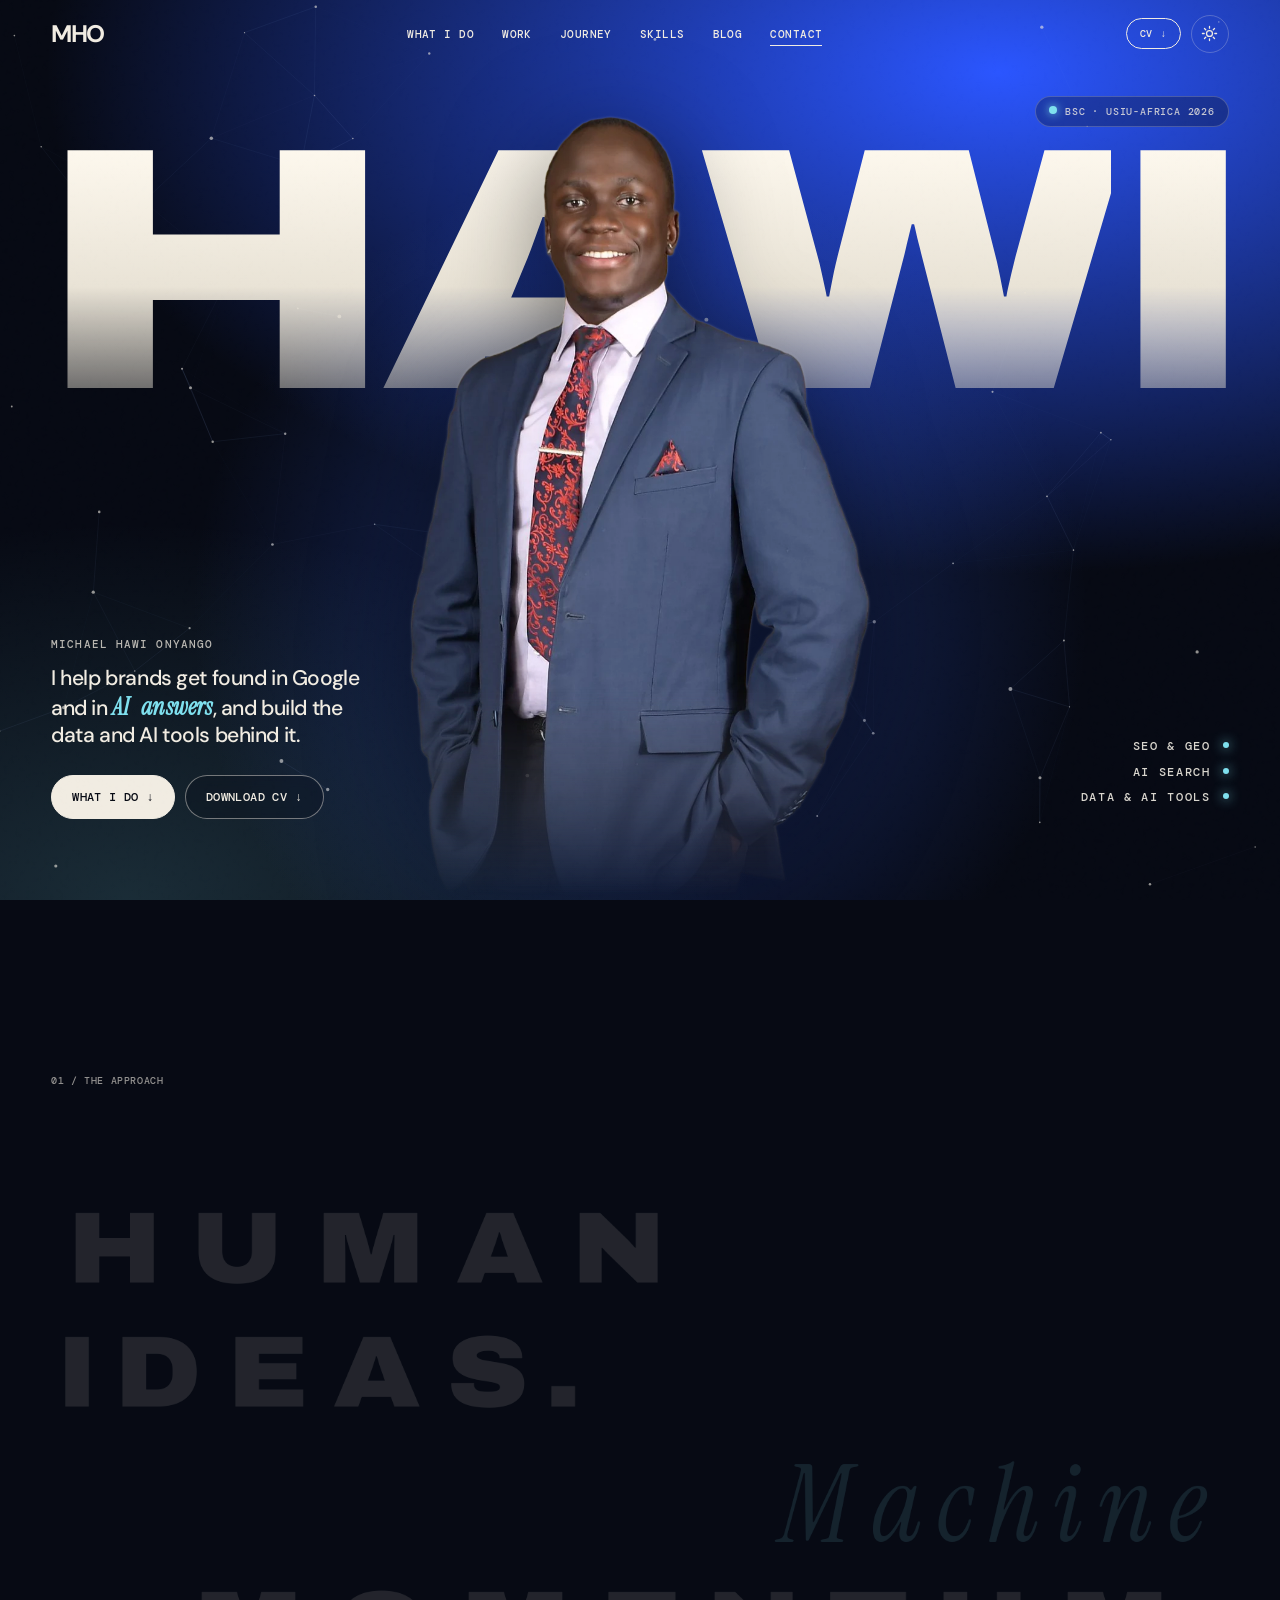
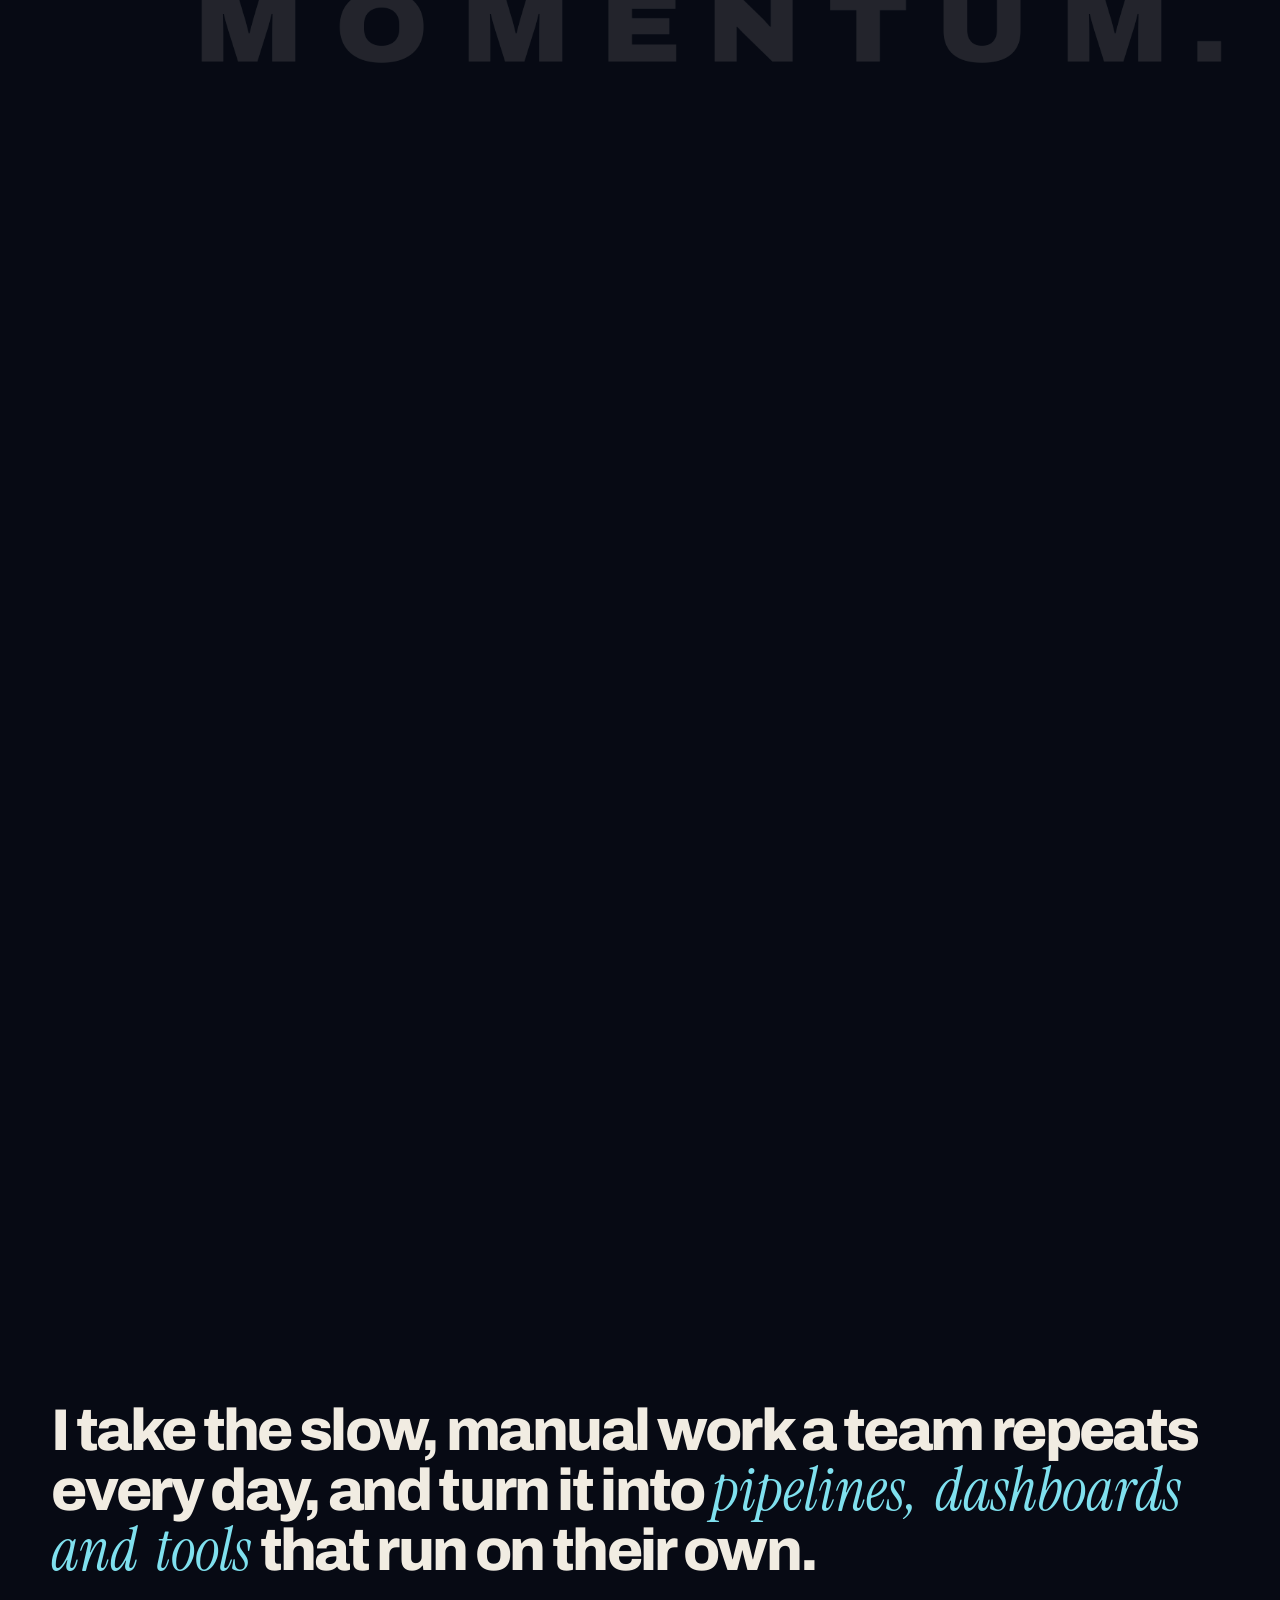
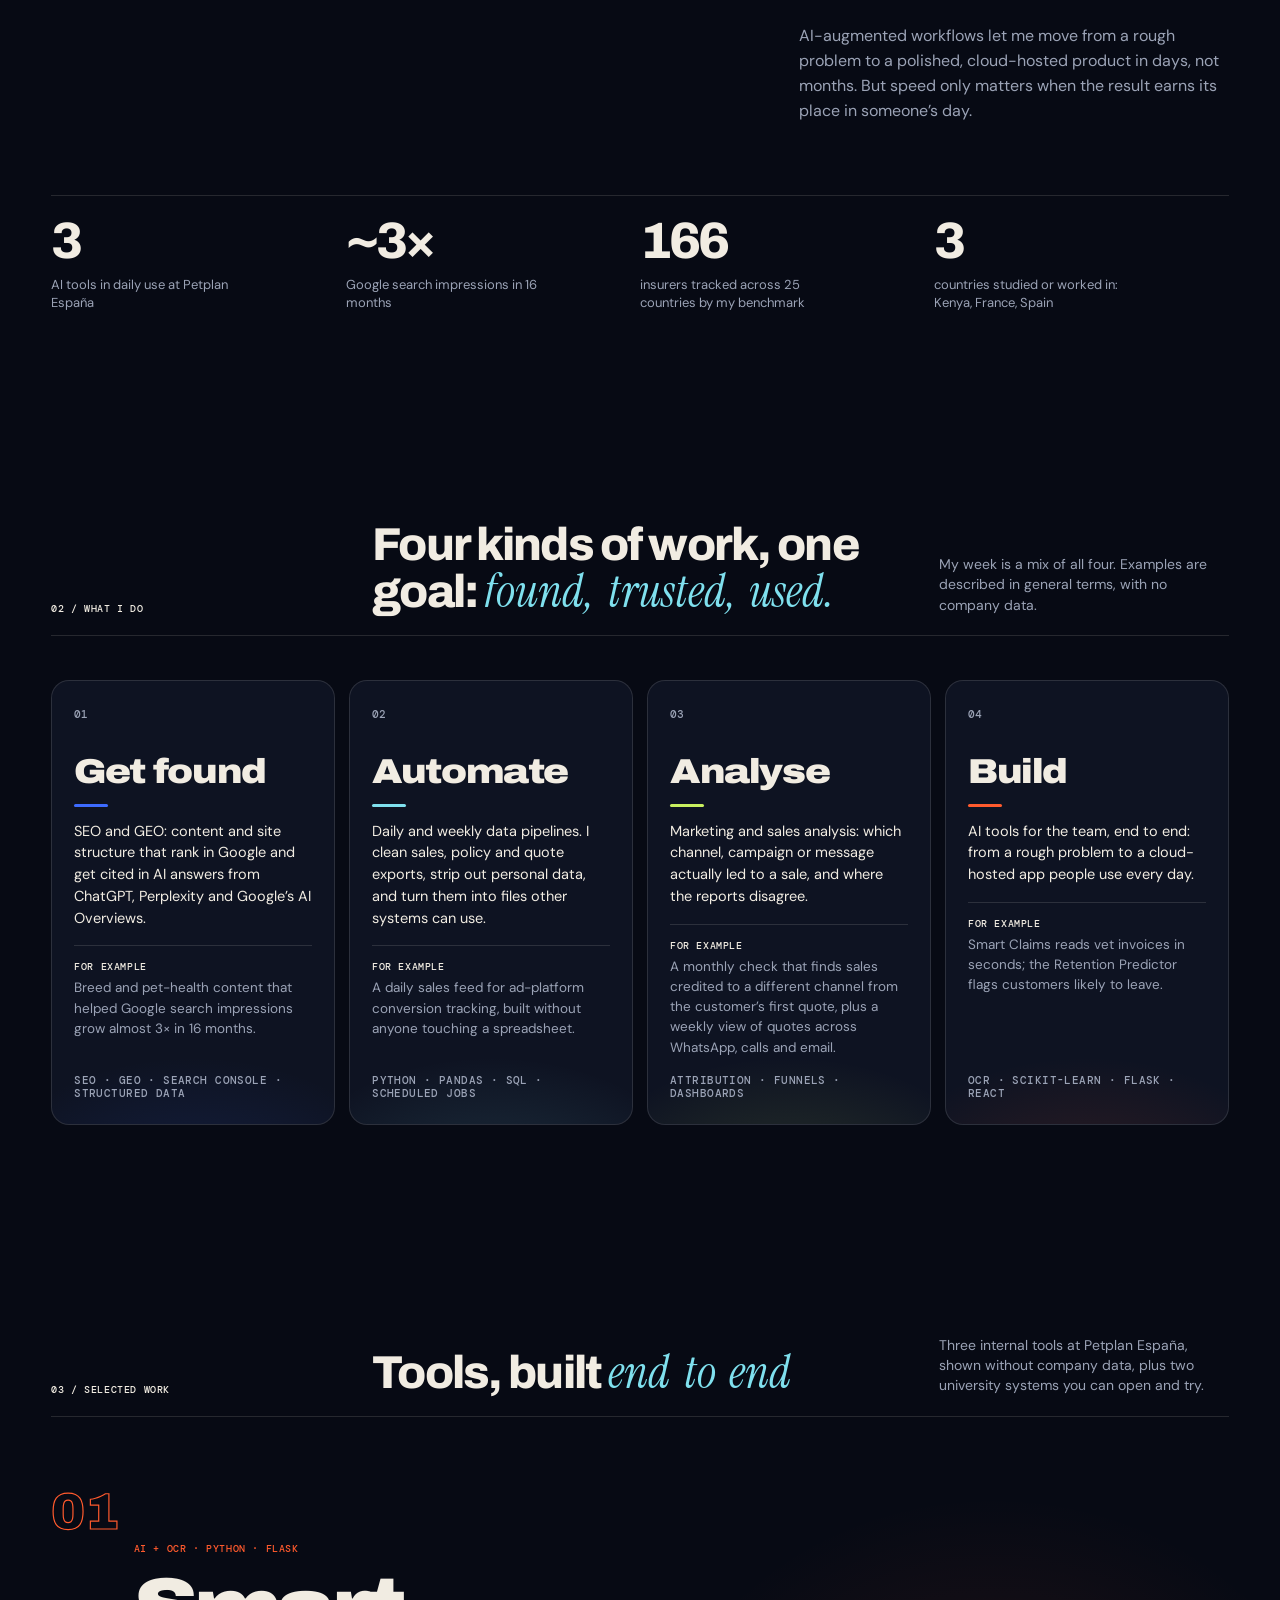
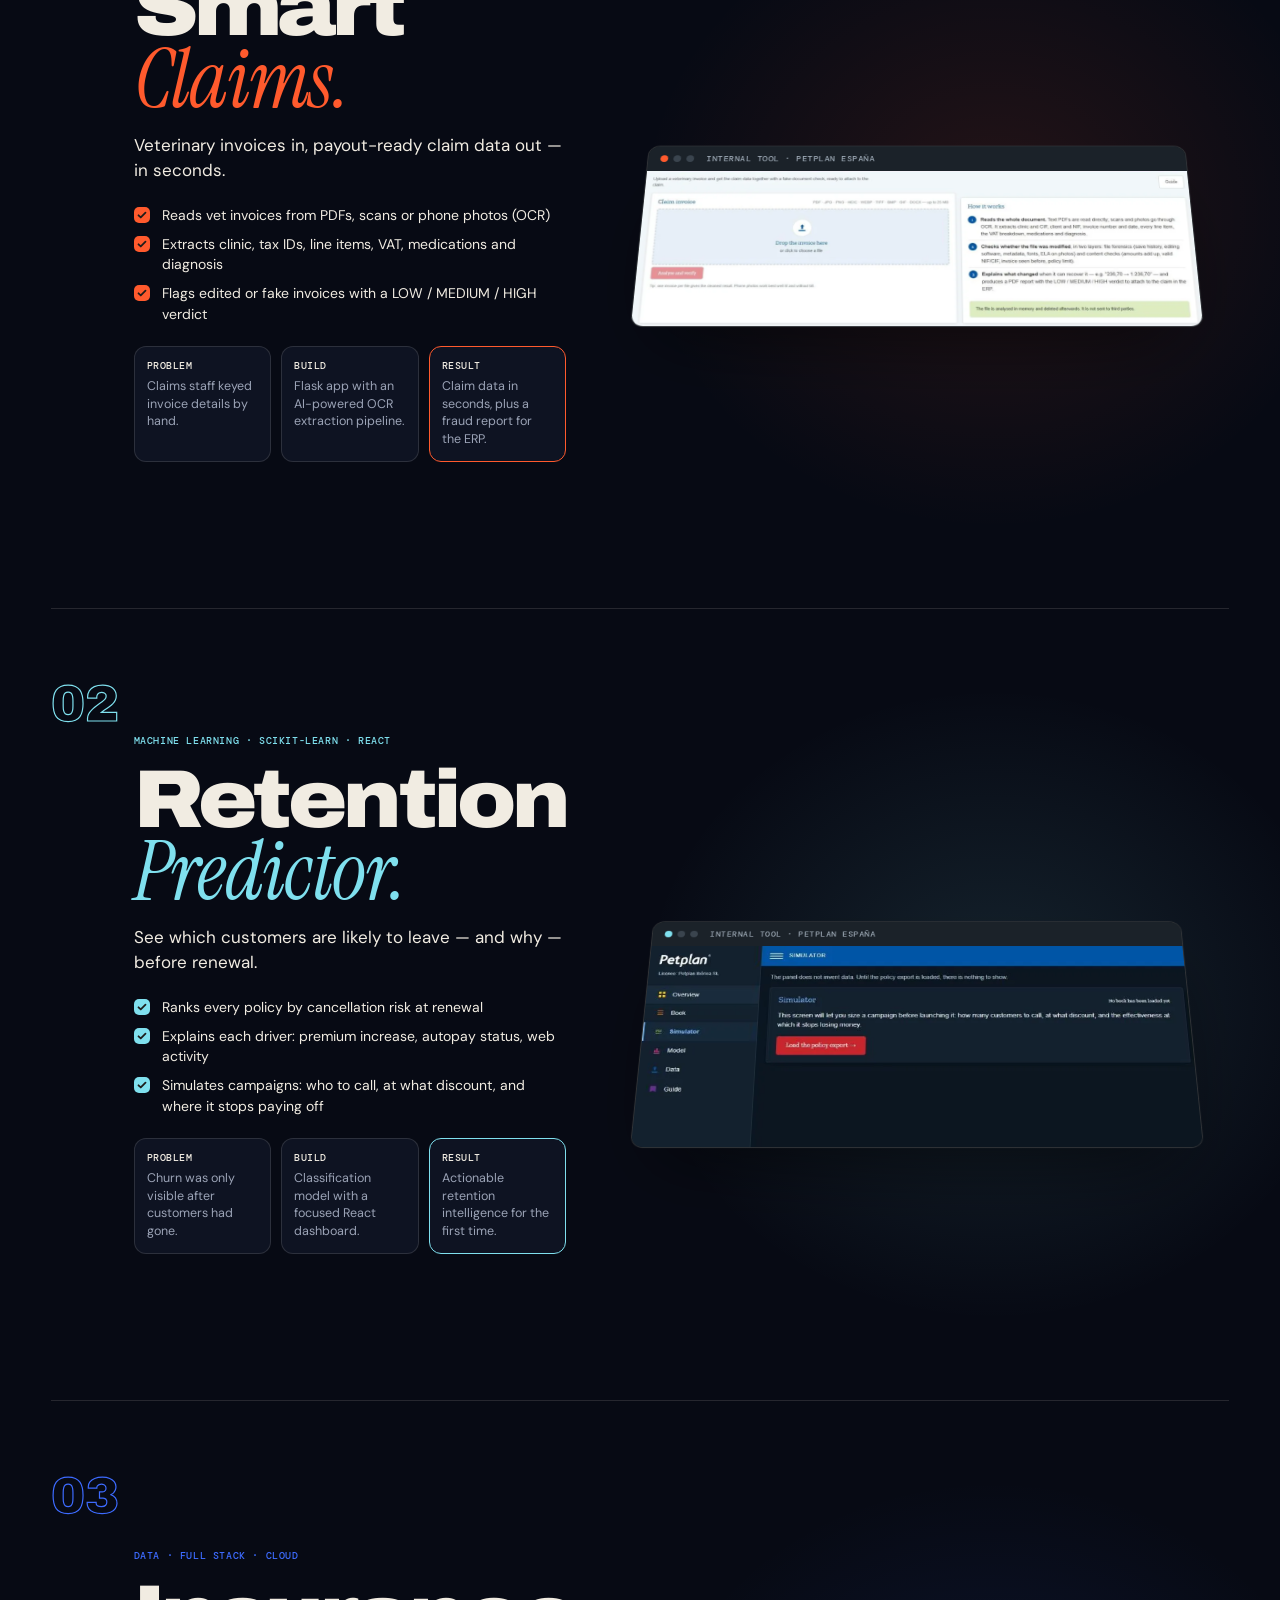
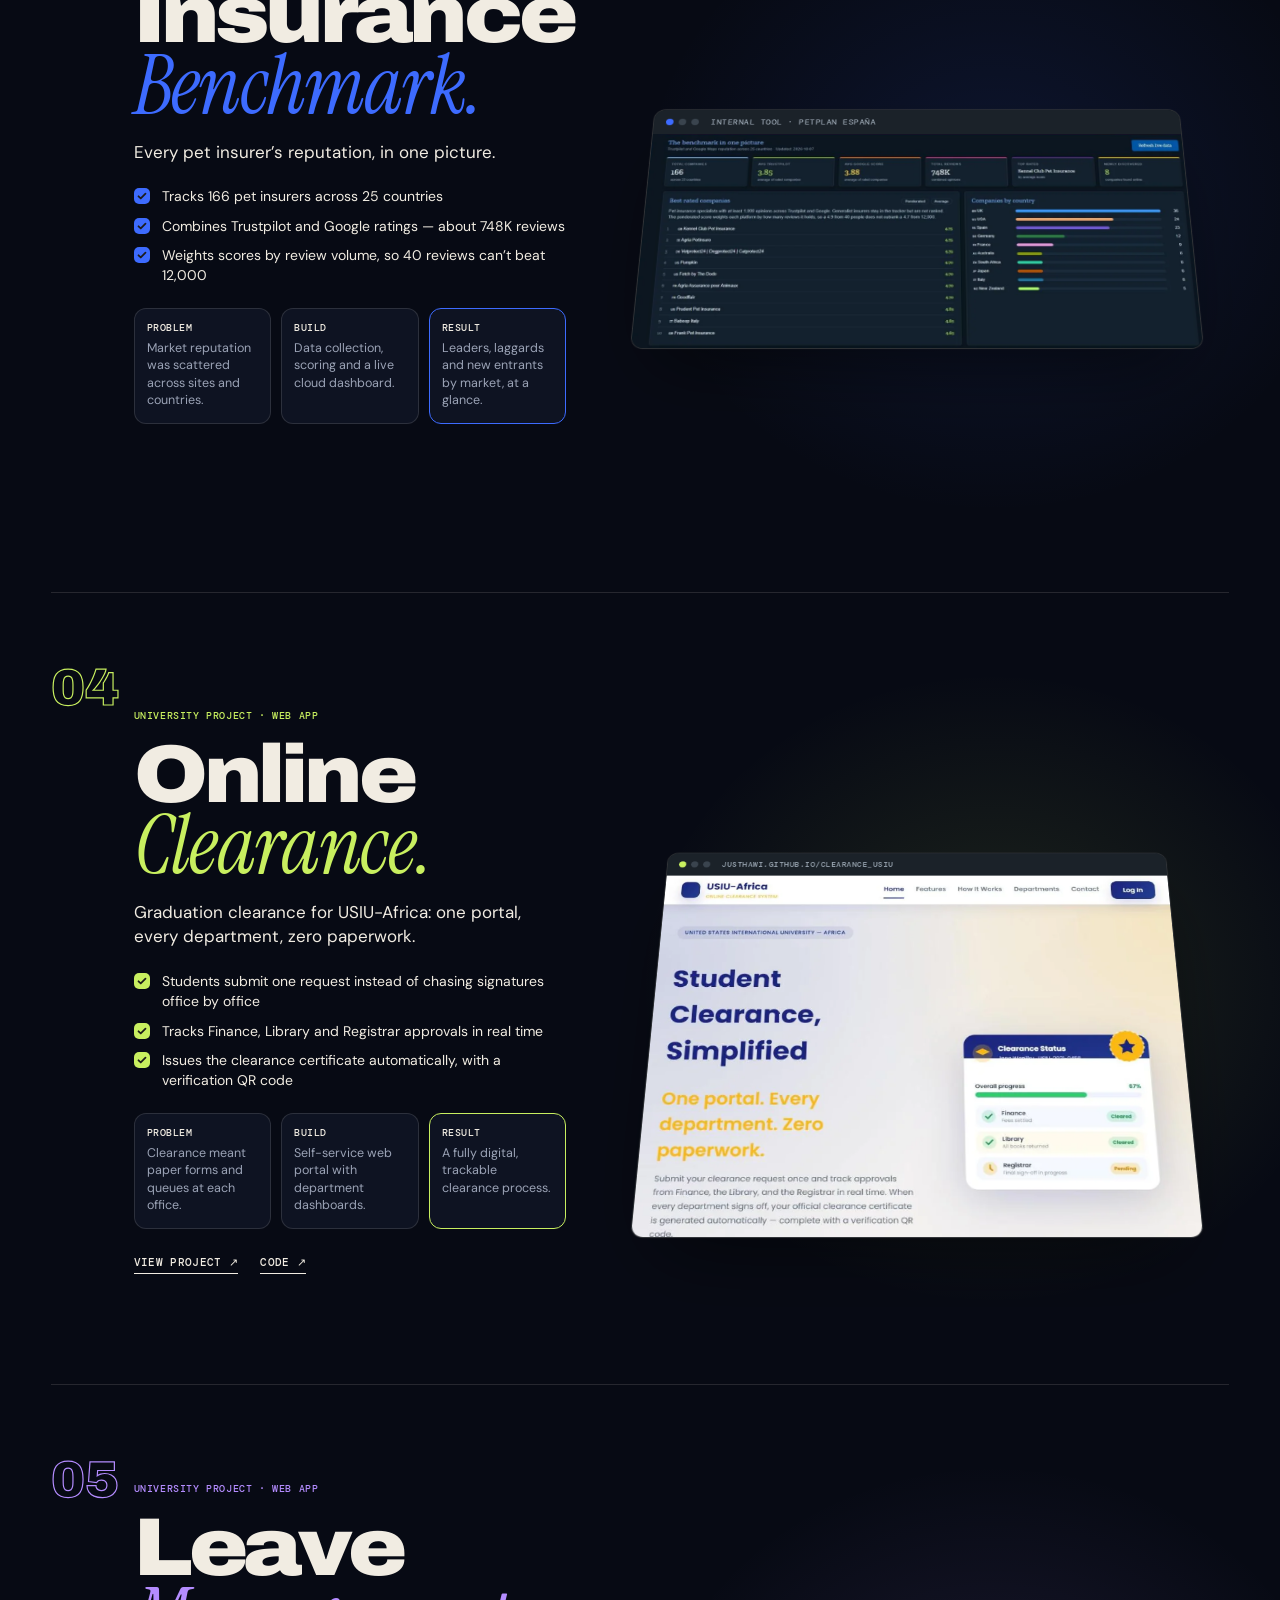
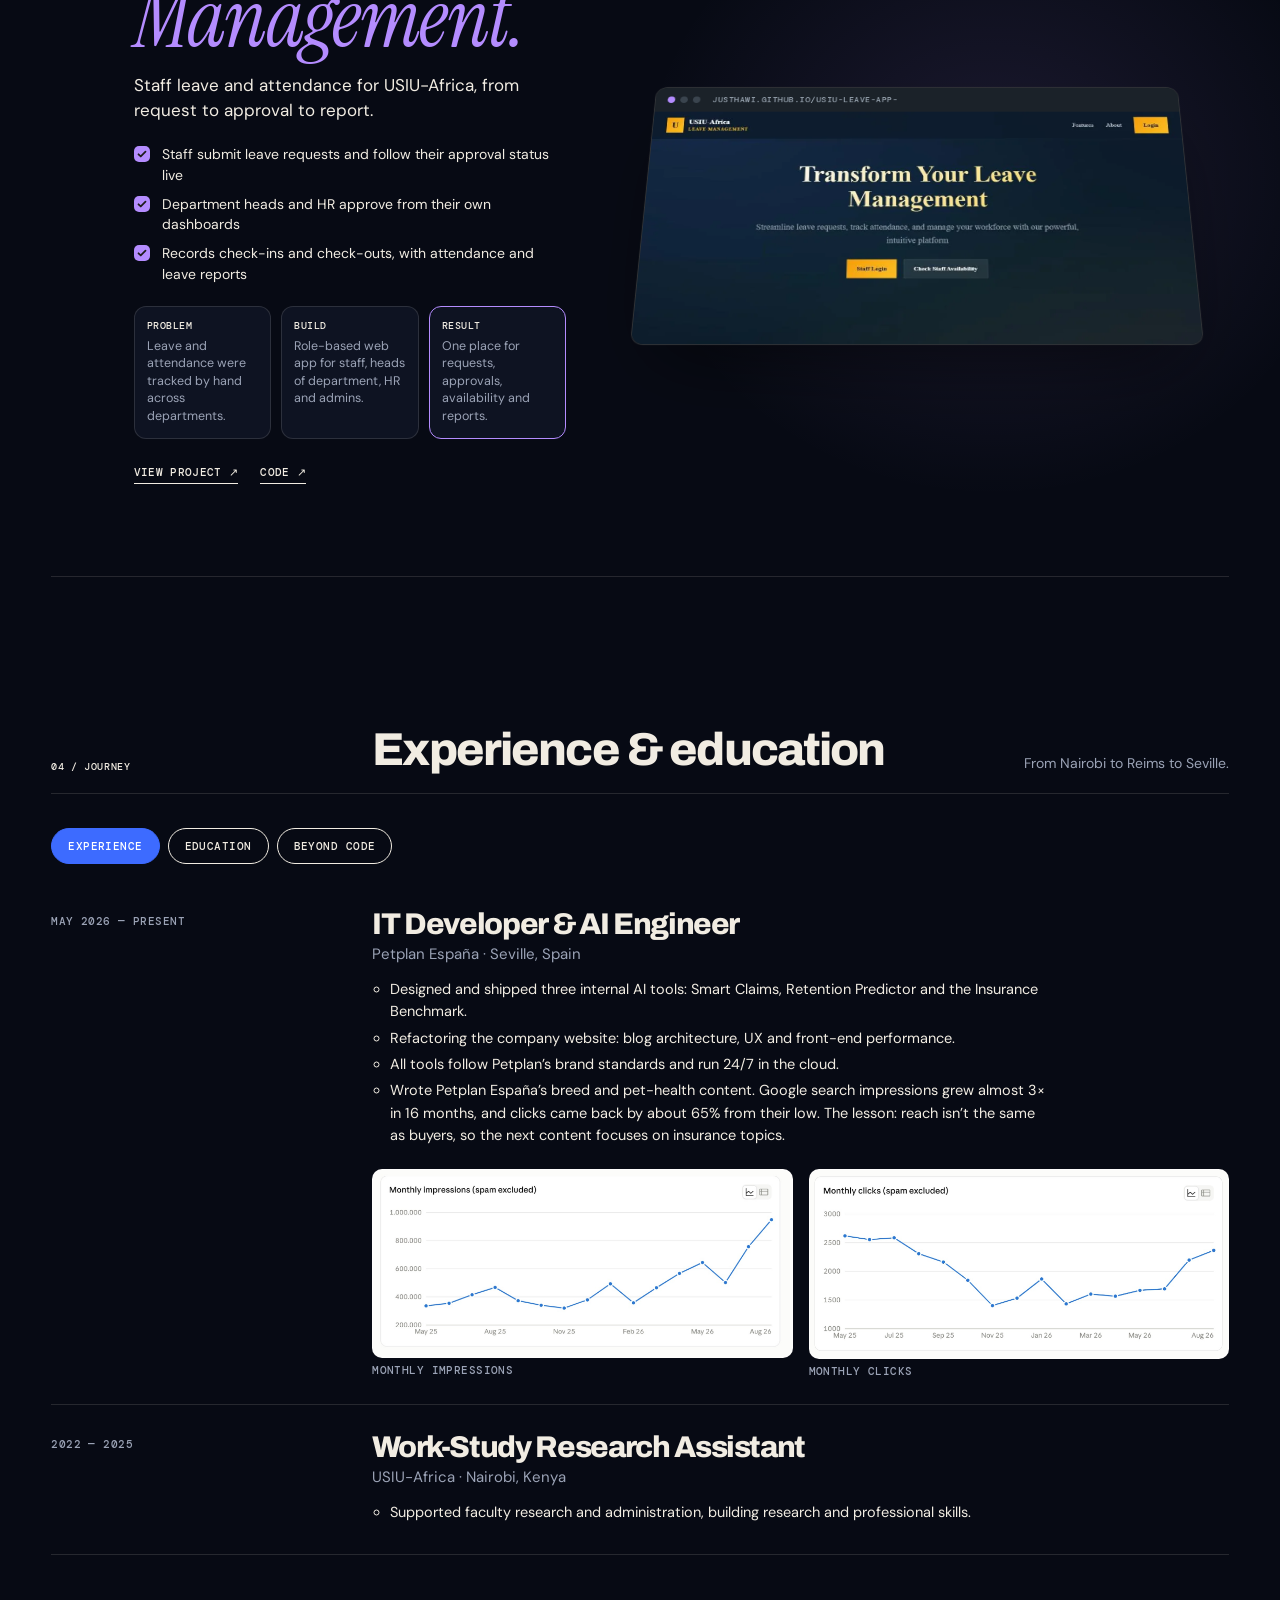
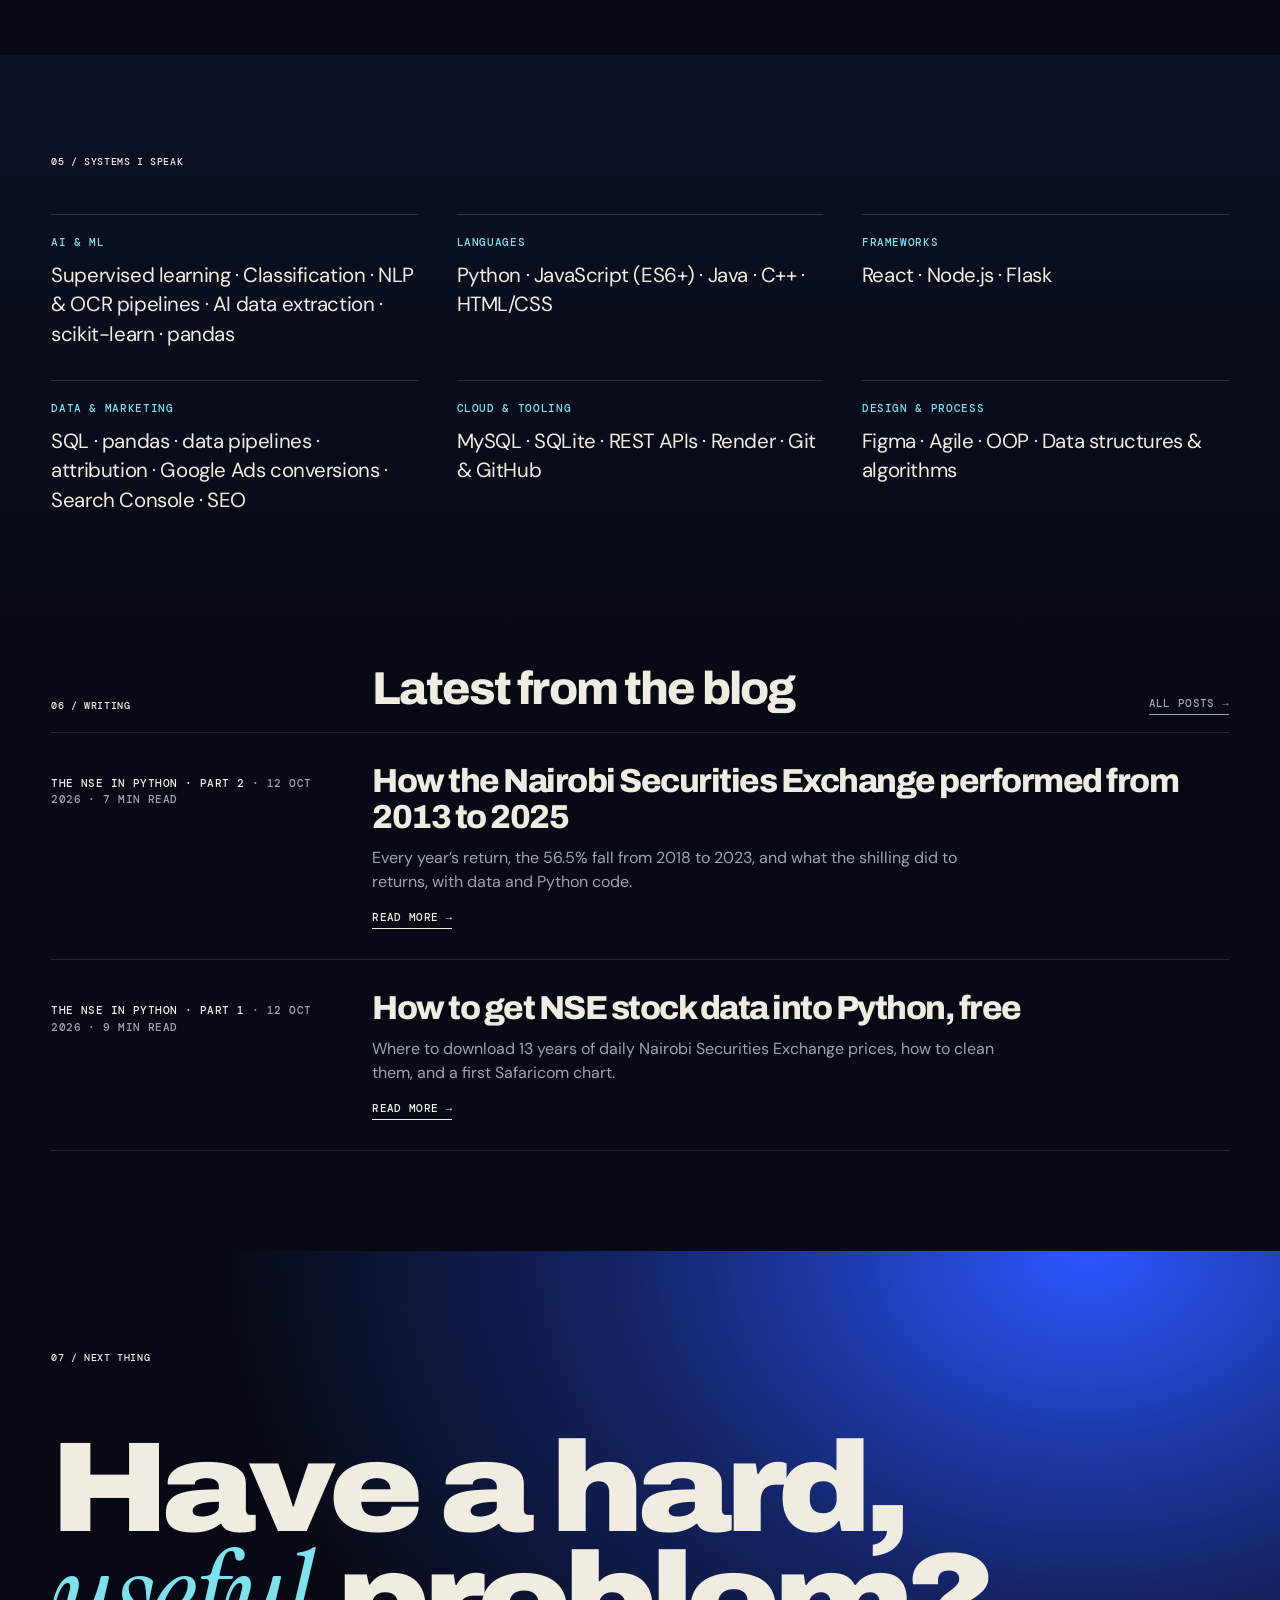
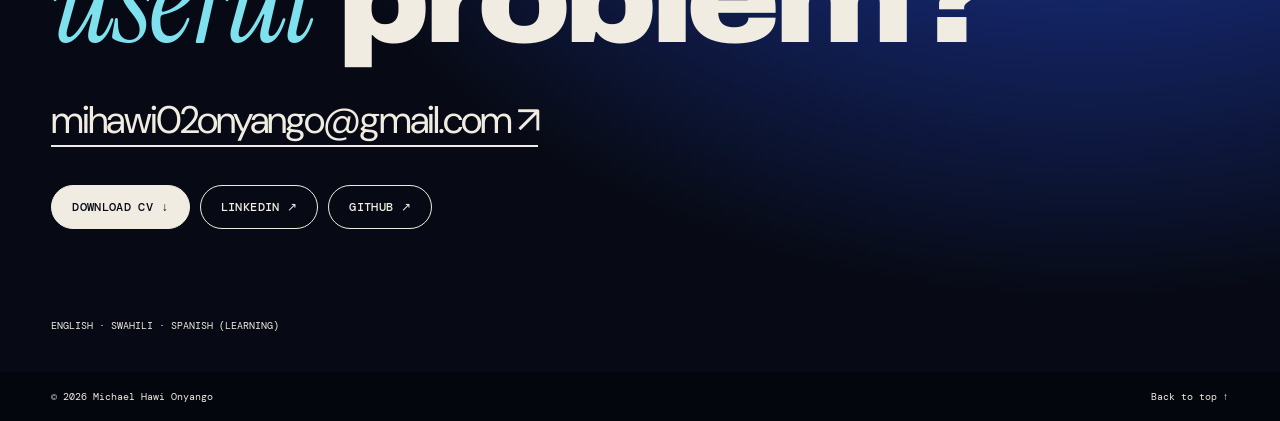
==== commit 0086933a: "Lead with SEO & GEO; link NSE series; sitemap and llms.txt" ====
--- a/index.html
+++ b/index.html
@@ -3,8 +3,8 @@
 <head>
   <meta charset="utf-8" />
   <meta name="viewport" content="width=device-width, initial-scale=1" />
-  <title>Michael Hawi Onyango — Data Automation, AI Tools &amp; Marketing Analytics</title>
-  <meta name="description" content="Michael Hawi Onyango automates the data work behind marketing and sales and builds AI tools on top of it: data pipelines, channel and campaign analysis, SEO, and production AI tools at Petplan España." />
+  <title>Michael Hawi Onyango — SEO, GEO &amp; AI Engineer</title>
+  <meta name="description" content="Michael Hawi Onyango is an SEO, GEO (AI search optimisation) and AI engineer. He helps brands get found in Google and in AI answers, and builds the data pipelines and AI tools behind it, currently at Petplan España." />
   <meta name="author" content="Michael Hawi Onyango" />
   <meta name="robots" content="index, follow" />
   <meta name="theme-color" content="#ff5a2d" media="(prefers-color-scheme: light)" />
@@ -17,7 +17,7 @@
   <meta property="og:type" content="profile" />
   <meta property="og:site_name" content="Michael Hawi Onyango" />
   <meta property="og:title" content="Michael Hawi Onyango — Data Automation, AI Tools &amp; Marketing Analytics" />
-  <meta property="og:description" content="I automate the data work behind marketing and sales, and build AI tools on top of it." />
+  <meta property="og:description" content="I help brands get found in Google and in AI answers, and build the data and AI tools behind it." />
   <meta property="og:url" content="https://michael-hawi-onyango-portfolio.onrender.com/" />
   <meta property="og:image" content="https://michael-hawi-onyango-portfolio.onrender.com/og-image.png" />
   <meta property="og:image:width" content="1200" />
@@ -28,7 +28,7 @@
   <meta property="profile:last_name" content="Onyango" />
   <meta name="twitter:card" content="summary_large_image" />
   <meta name="twitter:title" content="Michael Hawi Onyango — Data Automation, AI Tools &amp; Marketing Analytics" />
-  <meta name="twitter:description" content="I automate the data work behind marketing and sales, and build AI tools on top of it." />
+  <meta name="twitter:description" content="I help brands get found in Google and in AI answers, and build the data and AI tools behind it." />
   <meta name="twitter:image" content="https://michael-hawi-onyango-portfolio.onrender.com/og-image.png" />
 
   <script>
@@ -49,7 +49,7 @@
         "@id": "https://michael-hawi-onyango-portfolio.onrender.com/#person",
         "name": "Michael Hawi Onyango",
         "alternateName": "Hawi Onyango",
-        "jobTitle": "AI Engineer",
+        "jobTitle": "AI Engineer, SEO & GEO",
         "description": "Automates the data work behind marketing and sales and builds AI tools on top of it.",
         "url": "https://michael-hawi-onyango-portfolio.onrender.com/",
         "image": "https://michael-hawi-onyango-portfolio.onrender.com/michael-hawi-onyango.jpg",
@@ -69,7 +69,7 @@
           "recognizedBy": { "@type": "CollegeOrUniversity", "name": "United States International University - Africa" }
         },
         "worksFor": { "@type": "Organization", "name": "Petplan España" },
-        "knowsAbout": ["Data automation", "Marketing analytics", "Marketing attribution", "Search engine optimization", "Artificial intelligence", "Machine learning", "Python", "Flask", "React", "Node.js", "scikit-learn", "pandas", "OCR", "Natural language processing", "REST APIs"],
+        "knowsAbout": ["Generative engine optimization", "AI search optimization", "Search engine optimization", "Data automation", "Marketing analytics", "Marketing attribution", "Search engine optimization", "Artificial intelligence", "Machine learning", "Python", "Flask", "React", "Node.js", "scikit-learn", "pandas", "OCR", "Natural language processing", "REST APIs"],
         "knowsLanguage": ["English", "Swahili", "Spanish"],
         "address": { "@type": "PostalAddress", "addressLocality": "Seville", "addressCountry": "ES" }
       },
@@ -127,16 +127,16 @@
       </picture>
       <div class="hero-copy">
         <p class="hero-hello">Michael Hawi Onyango</p>
-        <h1 id="hero-title">I automate the data work behind marketing and sales, and build <em>AI tools</em> on top of it.</h1>
+        <h1 id="hero-title">I help brands get found in Google and in <em>AI answers</em>, and build the data and AI tools behind it.</h1>
         <div class="hero-actions">
           <a class="pill pill-light" href="#what">What I do <span aria-hidden="true">↓</span></a>
           <a class="pill" href="Michael-Hawi-Onyango-CV.pdf" download>Download CV <span aria-hidden="true">↓</span></a>
         </div>
       </div>
       <ul class="hero-roles" aria-label="What I do">
-        <li>Data automation</li>
-        <li>AI tools</li>
-        <li>Marketing analytics</li>
+        <li>SEO &amp; GEO</li>
+        <li>AI search</li>
+        <li>Data &amp; AI tools</li>
       </ul>
       <p class="hero-badge"><span class="dot" aria-hidden="true"></span>BSc · USIU-Africa 2026</p>
     </section>
@@ -164,37 +164,37 @@
     <section class="what" id="what" aria-labelledby="what-title">
       <div class="section-top">
         <div class="section-tag">02 / What I do</div>
-        <h2 id="what-title" class="section-title">Four kinds of work, one goal: <em>less manual, more useful.</em></h2>
+        <h2 id="what-title" class="section-title">Four kinds of work, one goal: <em>found, trusted, used.</em></h2>
         <p>My week is a mix of all four. Examples are described in general terms, with no company data.</p>
       </div>
       <ol class="pillars">
         <li class="pillar" style="--c:var(--blue)">
           <span class="pillar-n">01</span>
+          <h3>Get found</h3>
+          <p>SEO and GEO: content and site structure that rank in Google and get cited in AI answers from ChatGPT, Perplexity and Google’s AI Overviews.</p>
+          <p class="pillar-eg"><b>For example</b>Breed and pet-health content that helped Google search impressions grow almost 3× in 16 months.</p>
+          <p class="pillar-tools">SEO · GEO · Search Console · structured data</p>
+        </li>
+        <li class="pillar" style="--c:var(--cyan)">
+          <span class="pillar-n">02</span>
           <h3>Automate</h3>
           <p>Daily and weekly data pipelines. I clean sales, policy and quote exports, strip out personal data, and turn them into files other systems can use.</p>
           <p class="pillar-eg"><b>For example</b>A daily sales feed for ad-platform conversion tracking, built without anyone touching a spreadsheet.</p>
           <p class="pillar-tools">Python · pandas · SQL · scheduled jobs</p>
         </li>
-        <li class="pillar" style="--c:var(--cyan)">
-          <span class="pillar-n">02</span>
+        <li class="pillar" style="--c:var(--lime)">
+          <span class="pillar-n">03</span>
           <h3>Analyse</h3>
           <p>Marketing and sales analysis: which channel, campaign or message actually led to a sale, and where the reports disagree.</p>
           <p class="pillar-eg"><b>For example</b>A monthly check that finds sales credited to a different channel from the customer’s first quote, plus a weekly view of quotes across WhatsApp, calls and email.</p>
           <p class="pillar-tools">Attribution · funnels · dashboards</p>
         </li>
         <li class="pillar" style="--c:var(--orange)">
-          <span class="pillar-n">03</span>
+          <span class="pillar-n">04</span>
           <h3>Build</h3>
           <p>AI tools for the team, end to end: from a rough problem to a cloud-hosted app people use every day.</p>
           <p class="pillar-eg"><b>For example</b>Smart Claims reads vet invoices in seconds; the Retention Predictor flags customers likely to leave.</p>
           <p class="pillar-tools">OCR · scikit-learn · Flask · React</p>
-        </li>
-        <li class="pillar" style="--c:var(--lime)">
-          <span class="pillar-n">04</span>
-          <h3>Grow</h3>
-          <p>SEO content and the company website: articles people search for, and a faster, clearer site.</p>
-          <p class="pillar-eg"><b>For example</b>Breed and pet-health content that helped Google search impressions grow almost 3× in 16 months.</p>
-          <p class="pillar-tools">SEO · Search Console · front end</p>
         </li>
       </ol>
     </section>
@@ -418,10 +418,16 @@
         <p><a class="text-link" href="blog/">All posts →</a></p>
       </div>
       <article class="post-row">
-        <p class="post-meta"><span class="tag">Data &amp; AI in practice</span> · <time datetime="2026-10-07">7 Oct 2026</time> · 6 min read</p>
-        <h3><a href="blog/weighted-ratings/">Why a 4.9 from 40 reviews shouldn’t beat a 4.7 from 12,000</a></h3>
-        <p>Star averages lie when review counts differ. A plain-English guide to weighted ratings, with worked examples and a few lines of Python.</p>
-        <a class="text-link" href="blog/weighted-ratings/">Read more →</a>
+        <p class="post-meta"><span class="tag">The NSE in Python · Part 2</span> · <time datetime="2026-10-12">12 Oct 2026</time> · 7 min read</p>
+        <h3><a href="blog/nse-2013-2025-in-one-chart/">How the Nairobi Securities Exchange performed from 2013 to 2025</a></h3>
+        <p>Every year’s return, the 56.5% fall from 2018 to 2023, and what the shilling did to returns, with data and Python code.</p>
+        <a class="text-link" href="blog/nse-2013-2025-in-one-chart/">Read more →</a>
+      </article>
+      <article class="post-row">
+        <p class="post-meta"><span class="tag">The NSE in Python · Part 1</span> · <time datetime="2026-10-12">12 Oct 2026</time> · 9 min read</p>
+        <h3><a href="blog/nse-historical-data-python/">How to get NSE stock data into Python, free</a></h3>
+        <p>Where to download 13 years of daily Nairobi Securities Exchange prices, how to clean them, and a first Safaricom chart.</p>
+        <a class="text-link" href="blog/nse-historical-data-python/">Read more →</a>
       </article>
     </section>
 
@@ -439,7 +445,7 @@
   </main>
 
   <footer><span>© 2026 Michael Hawi Onyango</span><a href="#top" class="to-top">Back to top ↑</a></footer>
-  <a class="dock" href="Michael-Hawi-Onyango-CV.pdf" download aria-label="Download Michael Hawi Onyango's CV"><span class="dock-pulse" aria-hidden="true"></span><span class="dock-text"><b>Now</b> Data &amp; AI · Petplan España</span><span class="dock-cta">CV ↓</span></a>
+  <a class="dock" href="Michael-Hawi-Onyango-CV.pdf" download aria-label="Download Michael Hawi Onyango's CV"><span class="dock-pulse" aria-hidden="true"></span><span class="dock-text"><b>Now</b> SEO, GEO &amp; AI · Petplan España</span><span class="dock-cta">CV ↓</span></a>
   <script src="script.js"></script>
   <script src="home.js"></script>
 </body>
--- a/styles.css
+++ b/styles.css
@@ -231,6 +231,52 @@
 .article-foot p{margin:0;color:var(--muted)}
 
 .blog-head h1 em,.article h1 em{font-family:var(--serif);font-style:italic;font-weight:400;letter-spacing:0;word-spacing:.1em}
+
+/* ---------- Data posts: charts, key facts, series, FAQ ---------- */
+.post-chart{margin:8px 0 28px;display:block}
+.viz{--s1:#2a78d6;--s2:#eb6834;display:block;width:100%;height:auto;overflow:visible;font-family:var(--mono)}
+:root[data-theme="dark"] .viz{--s1:#3987e5;--s2:#d95926}
+@media (prefers-color-scheme:dark){:root:where(:not([data-theme="light"])) .viz{--s1:#3987e5;--s2:#d95926}}
+.viz-grid{stroke:var(--line);stroke-width:1}
+.viz-axis{stroke:var(--muted);stroke-width:1}
+.viz-tick{fill:var(--muted);font-size:11px}
+.viz-label{fill:var(--fg);font-size:11.5px;font-weight:500}
+.viz-val{fill:var(--fg);font-size:10.5px}
+.viz-line{fill:none;stroke-width:2;stroke-linejoin:round;stroke-linecap:round}
+.viz-line.s1{stroke:var(--s1)}.viz-line.s2{stroke:var(--s2)}
+.viz-end.s1{fill:var(--s1)}.viz-end.s2{fill:var(--s2)}
+.viz-end,.viz-ann{stroke:var(--bg);stroke-width:2}
+.viz-ann{fill:var(--fg)}
+.viz-pos{fill:var(--s1)}.viz-neg{fill:var(--s2)}
+.viz-pos:hover,.viz-neg:hover{opacity:.8}
+.viz-hit{fill:transparent;cursor:crosshair}
+.viz-hit:hover{fill:var(--line)}
+.post-chart figcaption{margin-top:10px;font-size:13px;line-height:1.5;color:var(--muted)}
+.key-facts{border:1px solid var(--line);border-left:3px solid var(--blue);border-radius:12px;padding:20px 22px 8px;margin:6px 0 34px;background:var(--card)}
+.key-facts h2{margin:0 0 10px;font:500 11px var(--mono);text-transform:uppercase;letter-spacing:.08em;color:var(--muted)}
+.key-facts ul{margin:0;padding-left:18px;font-size:16px;line-height:1.55}
+.key-facts li{margin-bottom:10px}
+.byline{font-size:13px;color:var(--muted);margin:14px 0 0}
+.byline a{color:inherit}
+.crumbs{font:500 11px var(--mono);text-transform:uppercase;letter-spacing:.04em;color:var(--muted);margin-bottom:22px}
+.crumbs a{color:inherit;text-decoration:none}.crumbs a:hover{text-decoration:underline}
+.faq{border-bottom:1px solid var(--line);padding:14px 0}
+.faq summary{cursor:pointer;font-weight:500;list-style-position:outside}
+.faq p{margin:10px 0 0;color:var(--muted);font-size:16.5px}
+.data-table{margin:-8px 0 28px}
+.data-table summary{cursor:pointer;font:500 11px var(--mono);text-transform:uppercase;letter-spacing:.05em;color:var(--muted);padding:6px 0}
+.sources{font-size:14.5px;color:var(--muted);border-top:1px solid var(--line);padding-top:18px;margin-top:36px}
+.series-box{margin:40px 0 0;border:1px solid var(--line);border-radius:14px;padding:20px 22px;background:var(--card)}
+.series-title{margin:0 0 12px;font:500 11px var(--mono);text-transform:uppercase;letter-spacing:.08em;color:var(--muted)}
+.series-box ol{list-style:none;margin:0;padding:0;display:grid;gap:8px;font-size:15px}
+.series-box li b{font:500 10.5px var(--mono);text-transform:uppercase;letter-spacing:.05em;color:var(--muted);margin-right:8px}
+.series-box li span{color:var(--muted)}
+.series-box li[aria-current] span{color:var(--fg);font-weight:500}
+.series-box a{text-underline-offset:3px}
+.disclaimer{font-size:13.5px;color:var(--muted);margin:22px 0 0;line-height:1.5}
+.series-head{display:flex;justify-content:space-between;align-items:end;gap:20px;margin:56px 0 0;padding-bottom:14px;border-bottom:1px solid var(--line-strong)}
+.series-head h2{margin:0;font-family:var(--display);font-weight:800;font-size:clamp(24px,2.8vw,34px);letter-spacing:-.03em}
+.series-head p{margin:0;color:var(--muted);font-size:14px;max-width:360px}
 /* ---------- Responsive ---------- */
 @media (max-width:980px){
   .hero{grid-template-columns:1fr;padding-top:110px;gap:56px}
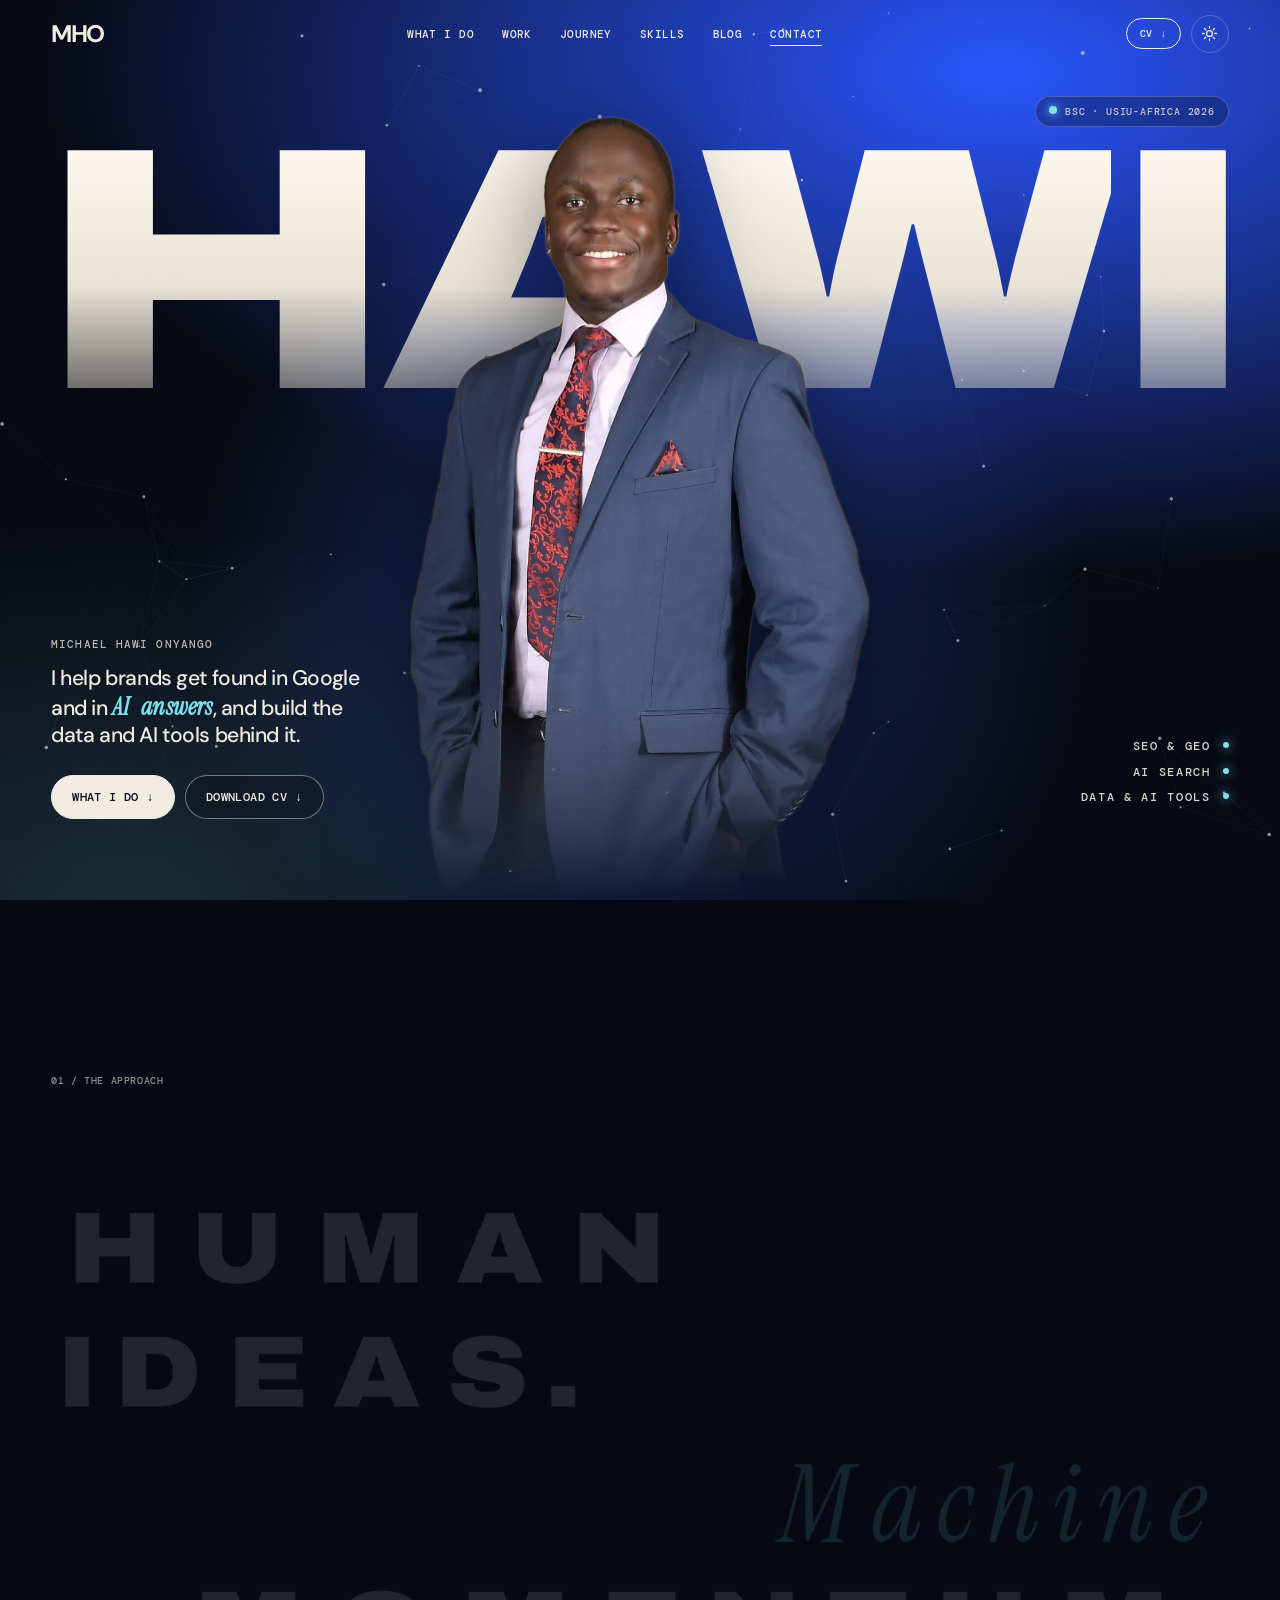
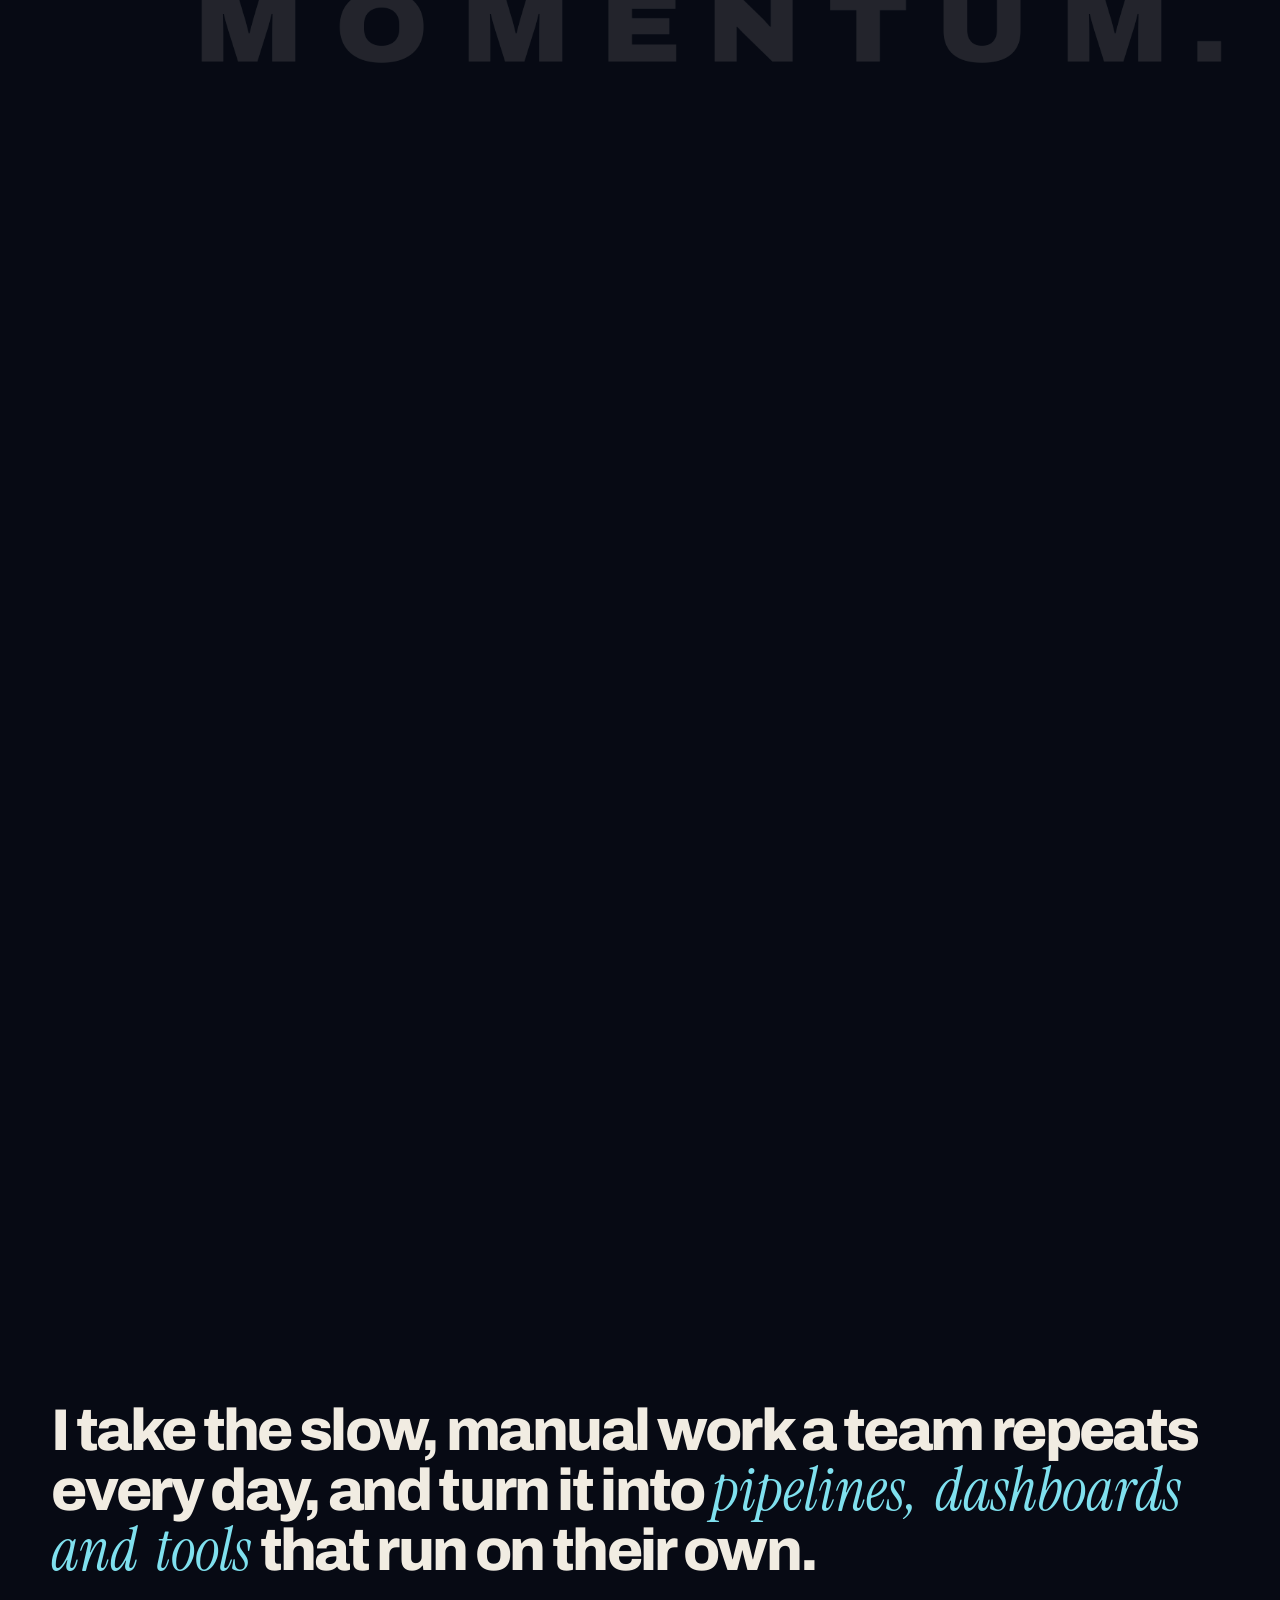
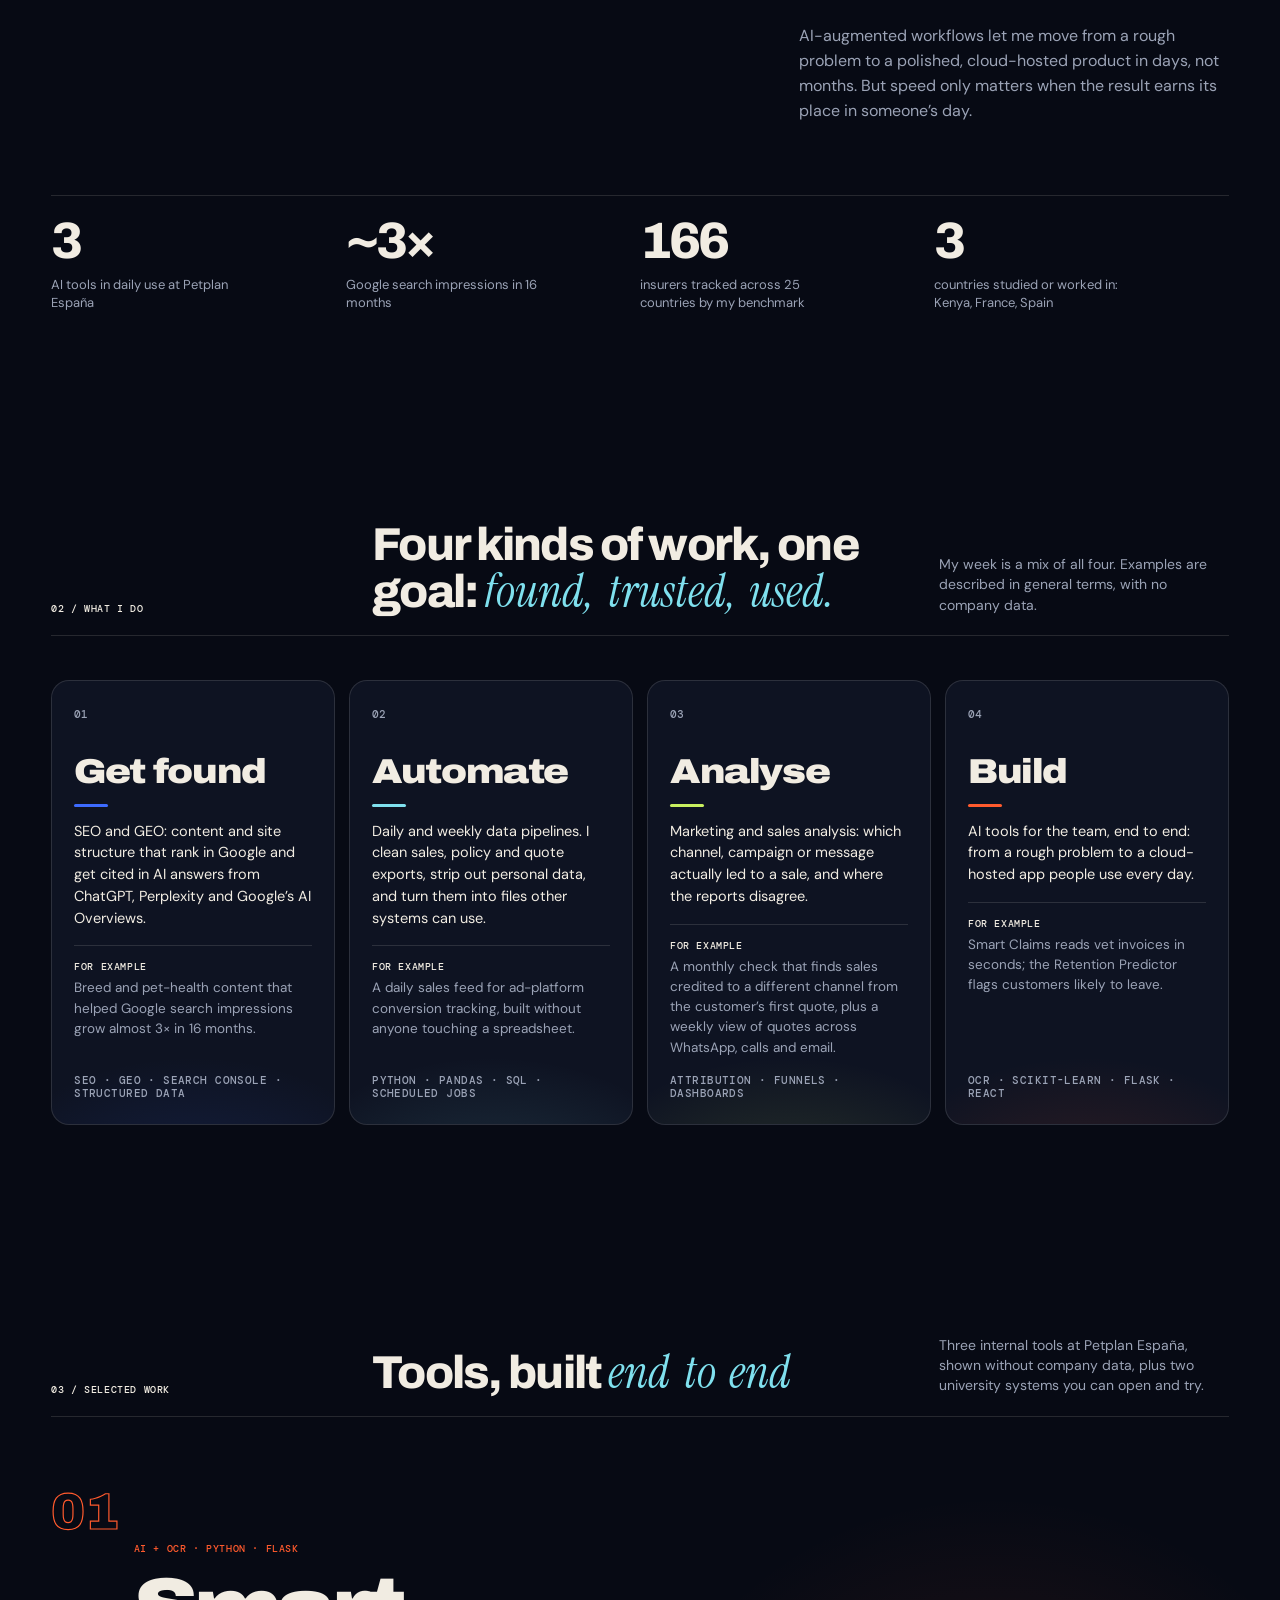
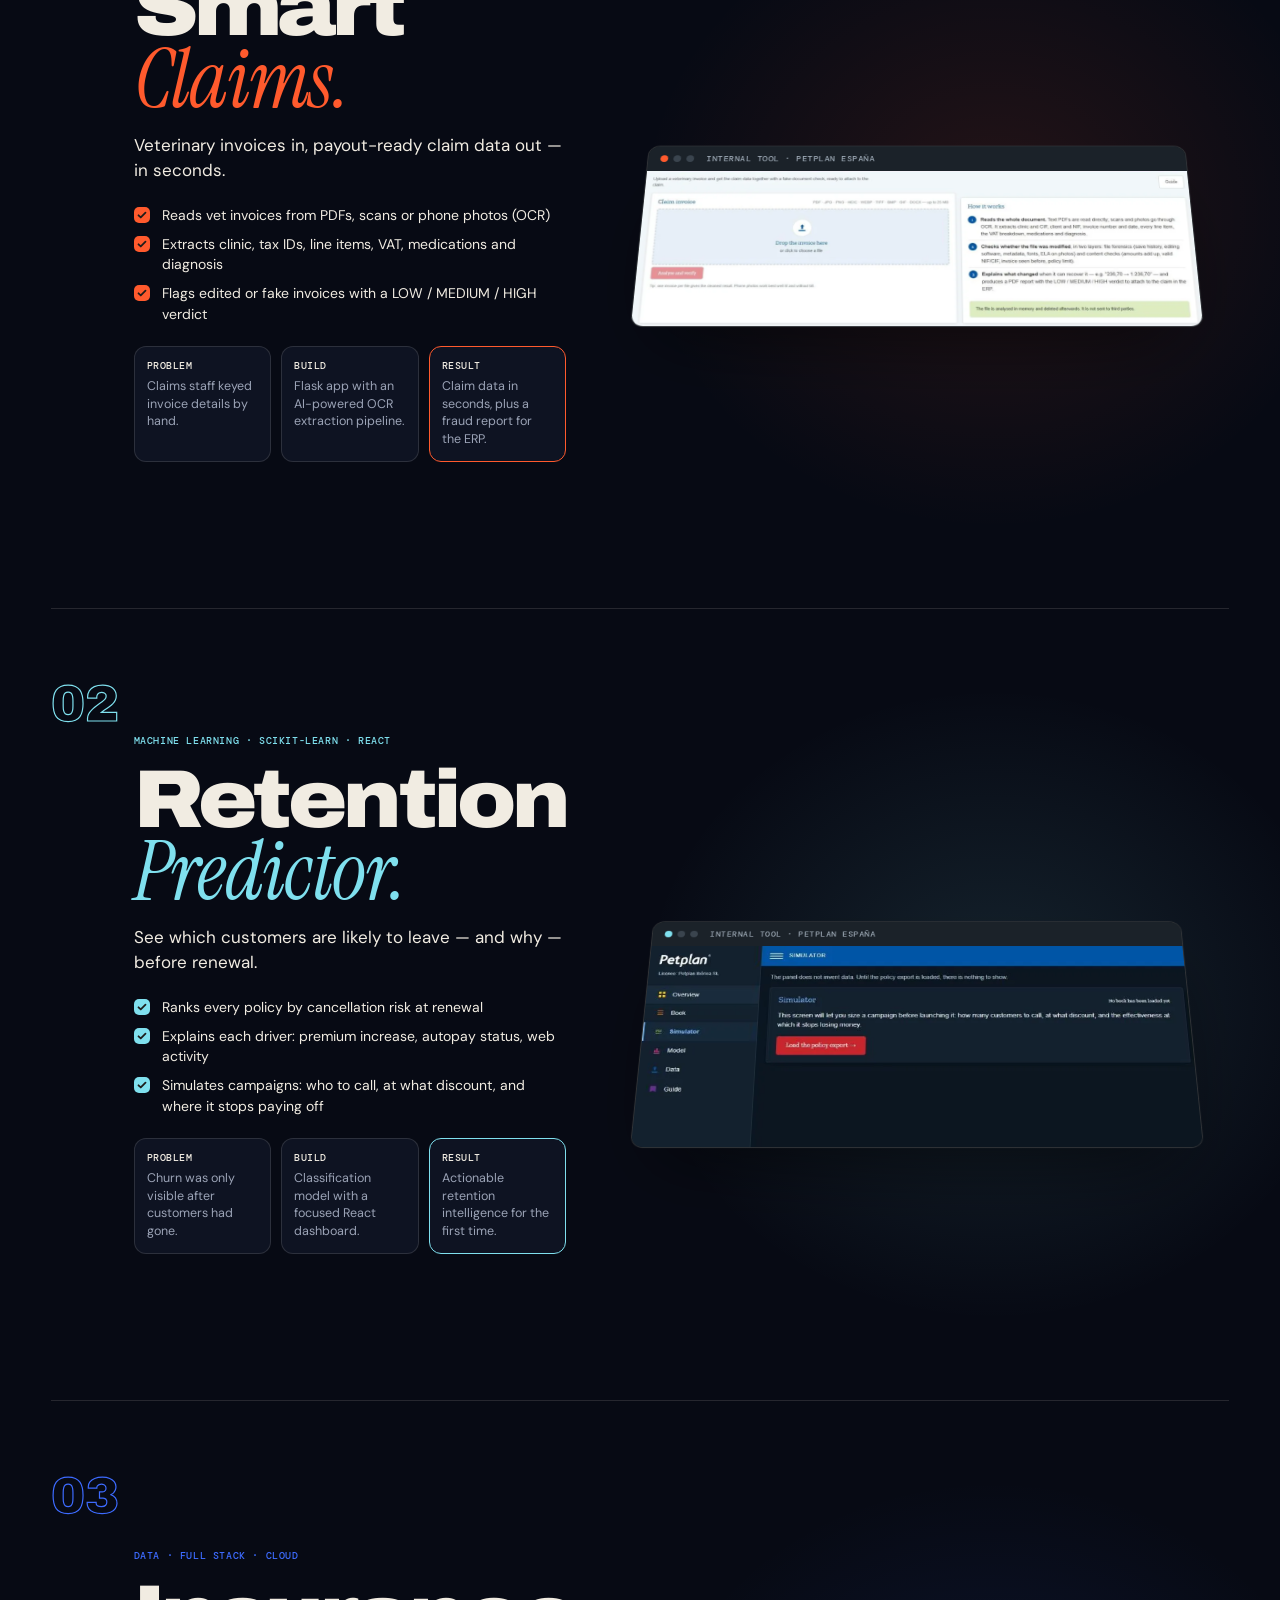
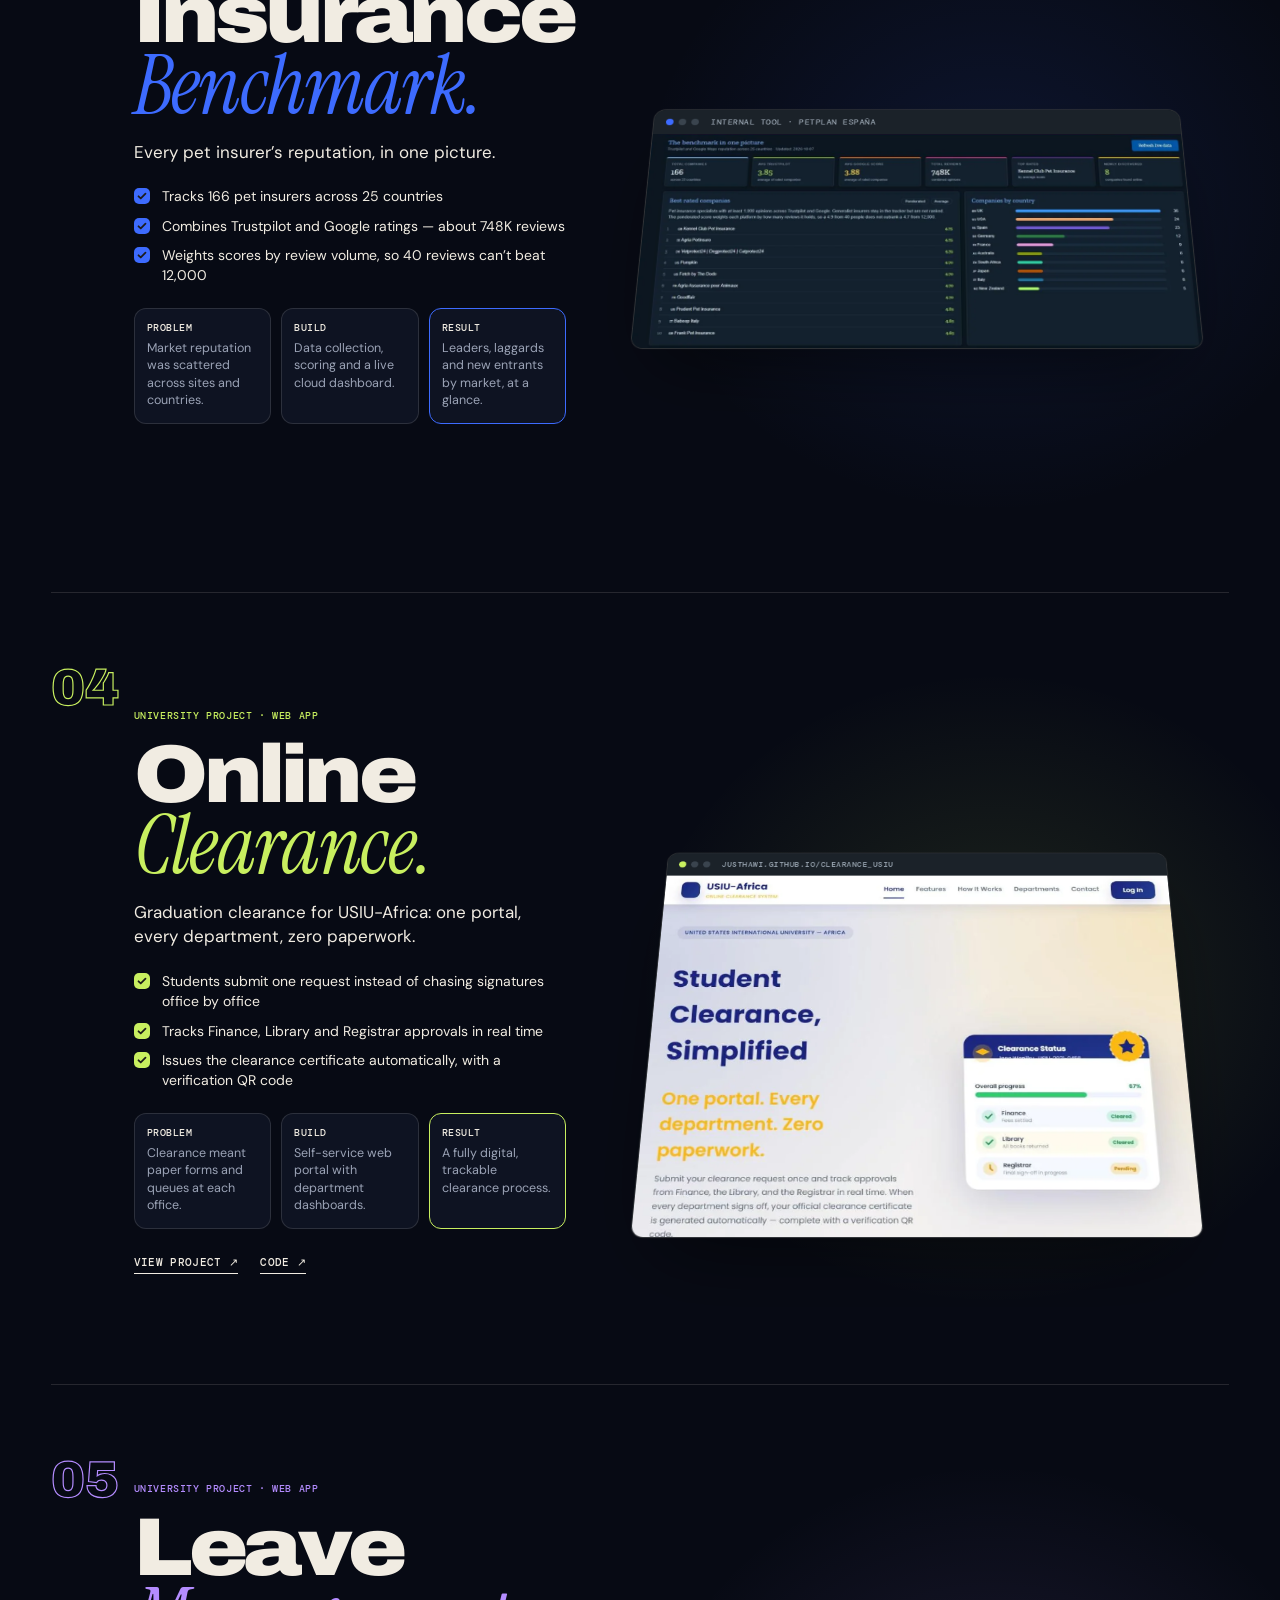
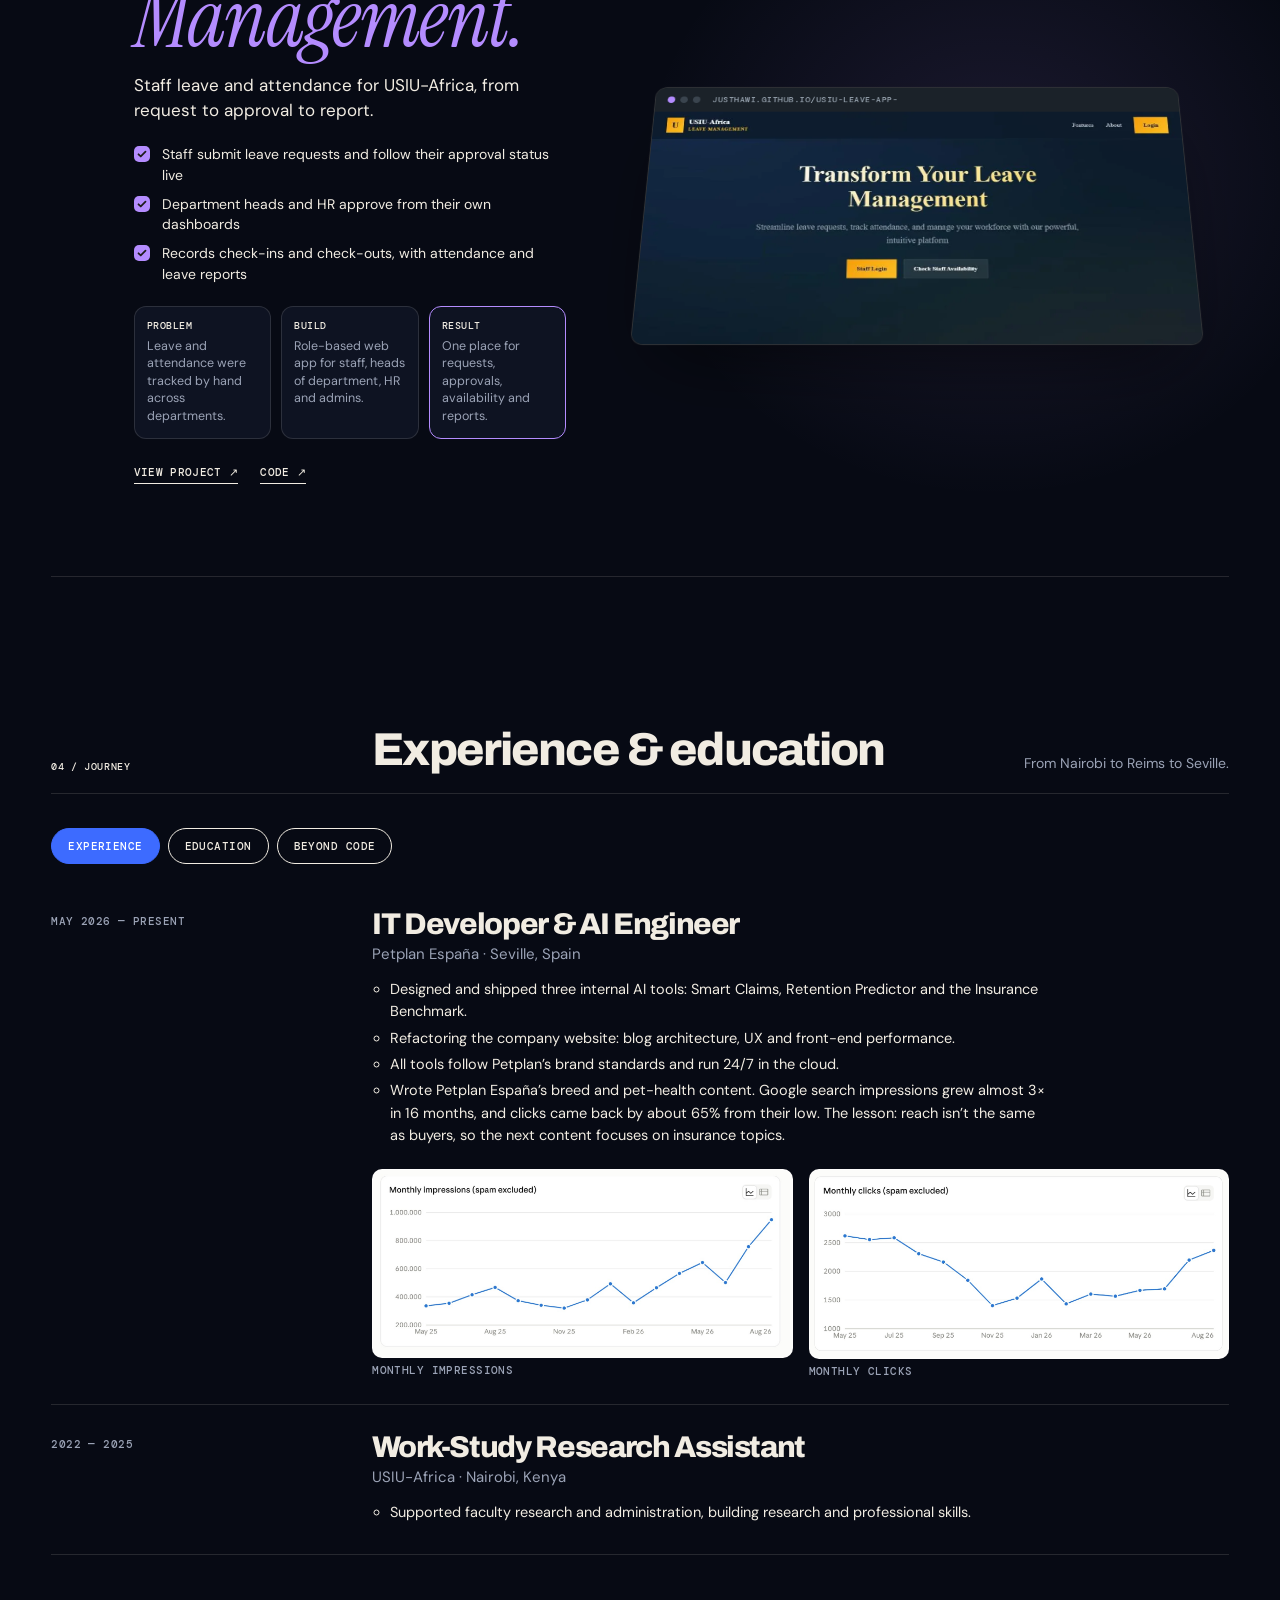
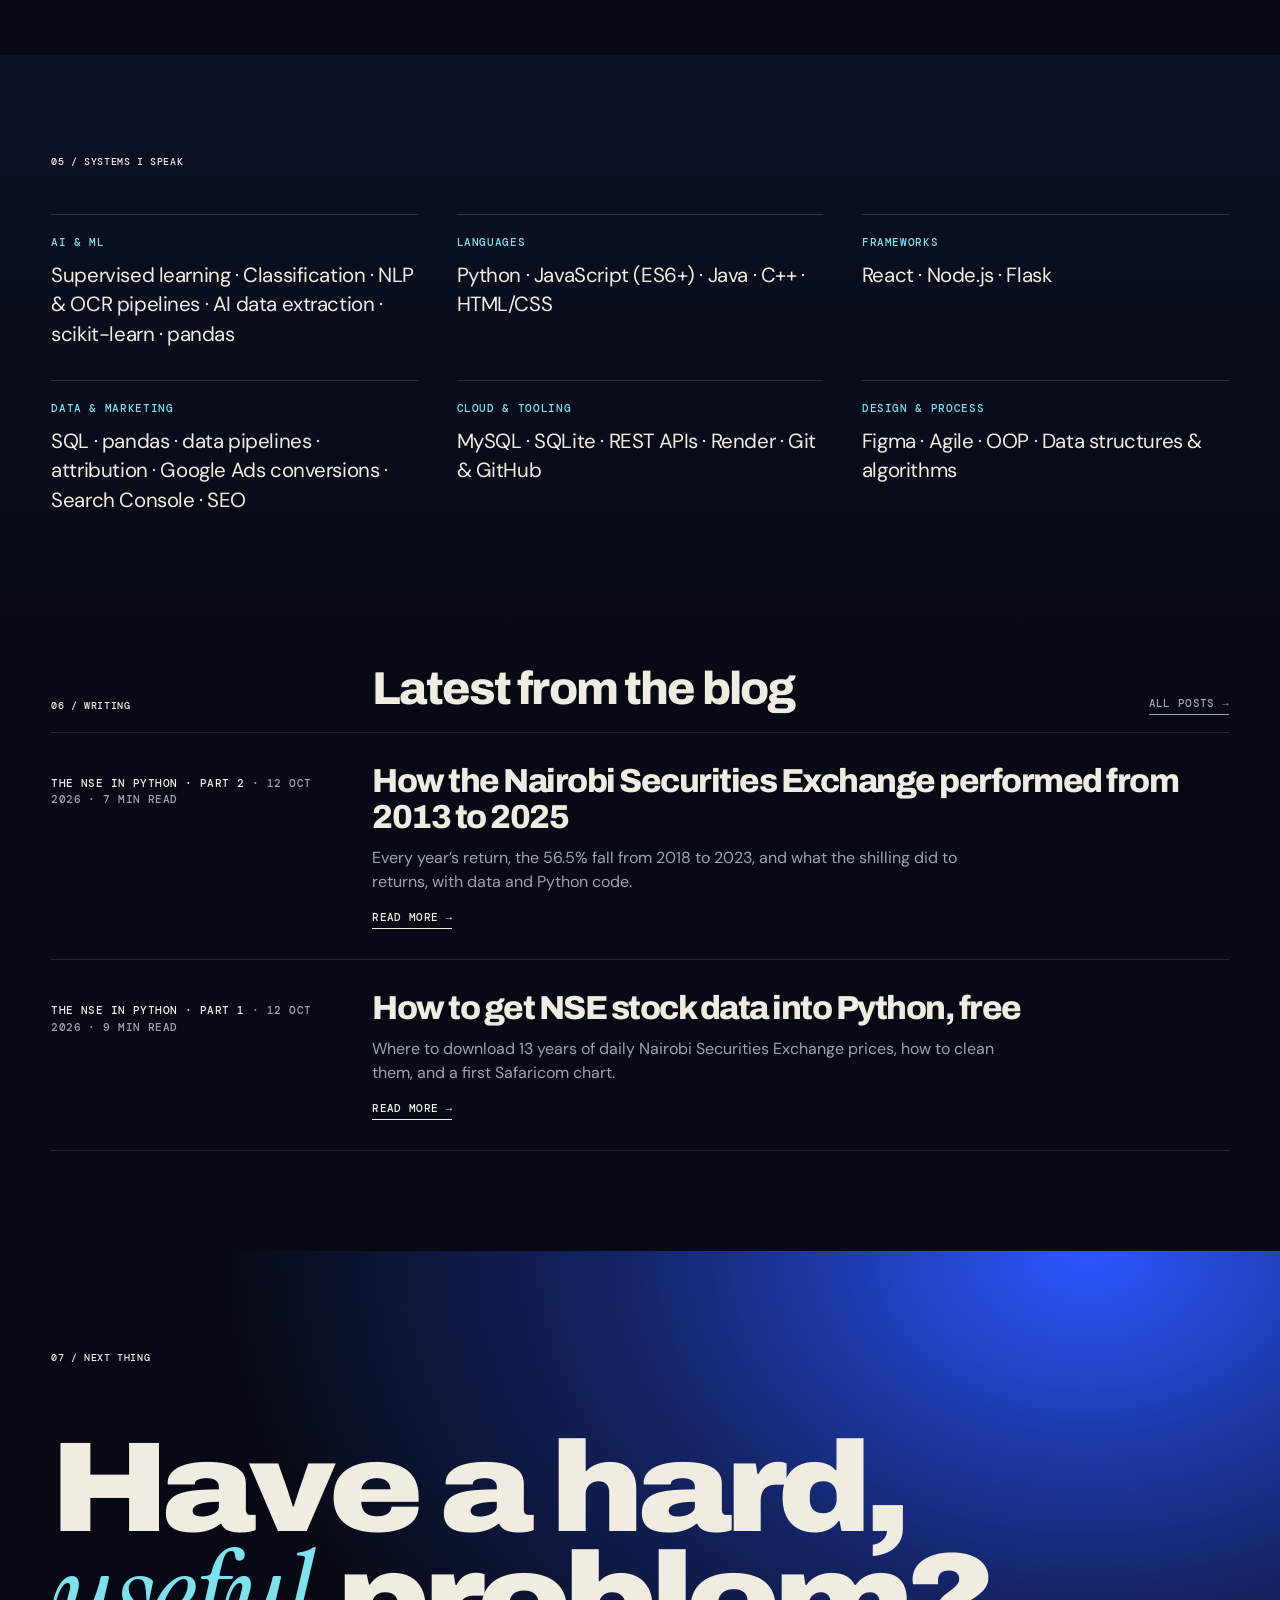
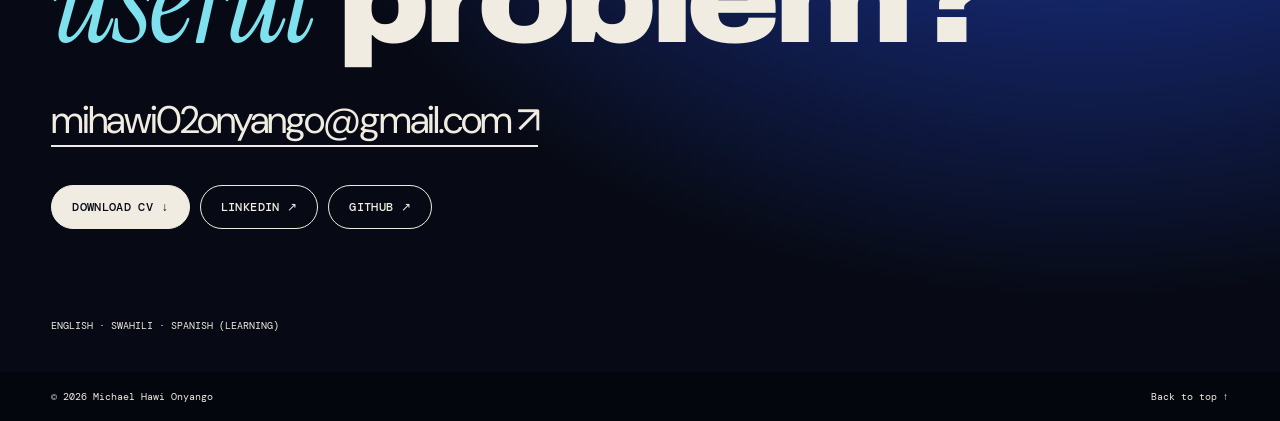
==== commit 05bb1371: "Update social preview alt text" ====
--- a/index.html
+++ b/index.html
@@ -22,7 +22,7 @@
   <meta property="og:image" content="https://michael-hawi-onyango-portfolio.onrender.com/og-image.png" />
   <meta property="og:image:width" content="1200" />
   <meta property="og:image:height" content="630" />
-  <meta property="og:image:alt" content="Michael Hawi Onyango in a blue blazer: I automate the data work behind marketing and sales, and build AI tools on top of it." />
+  <meta property="og:image:alt" content="Michael Hawi Onyango in a blue blazer: I help brands get found in Google and in AI answers, with the data to prove it." />
   <meta property="og:locale" content="en_GB" />
   <meta property="profile:first_name" content="Michael" />
   <meta property="profile:last_name" content="Onyango" />
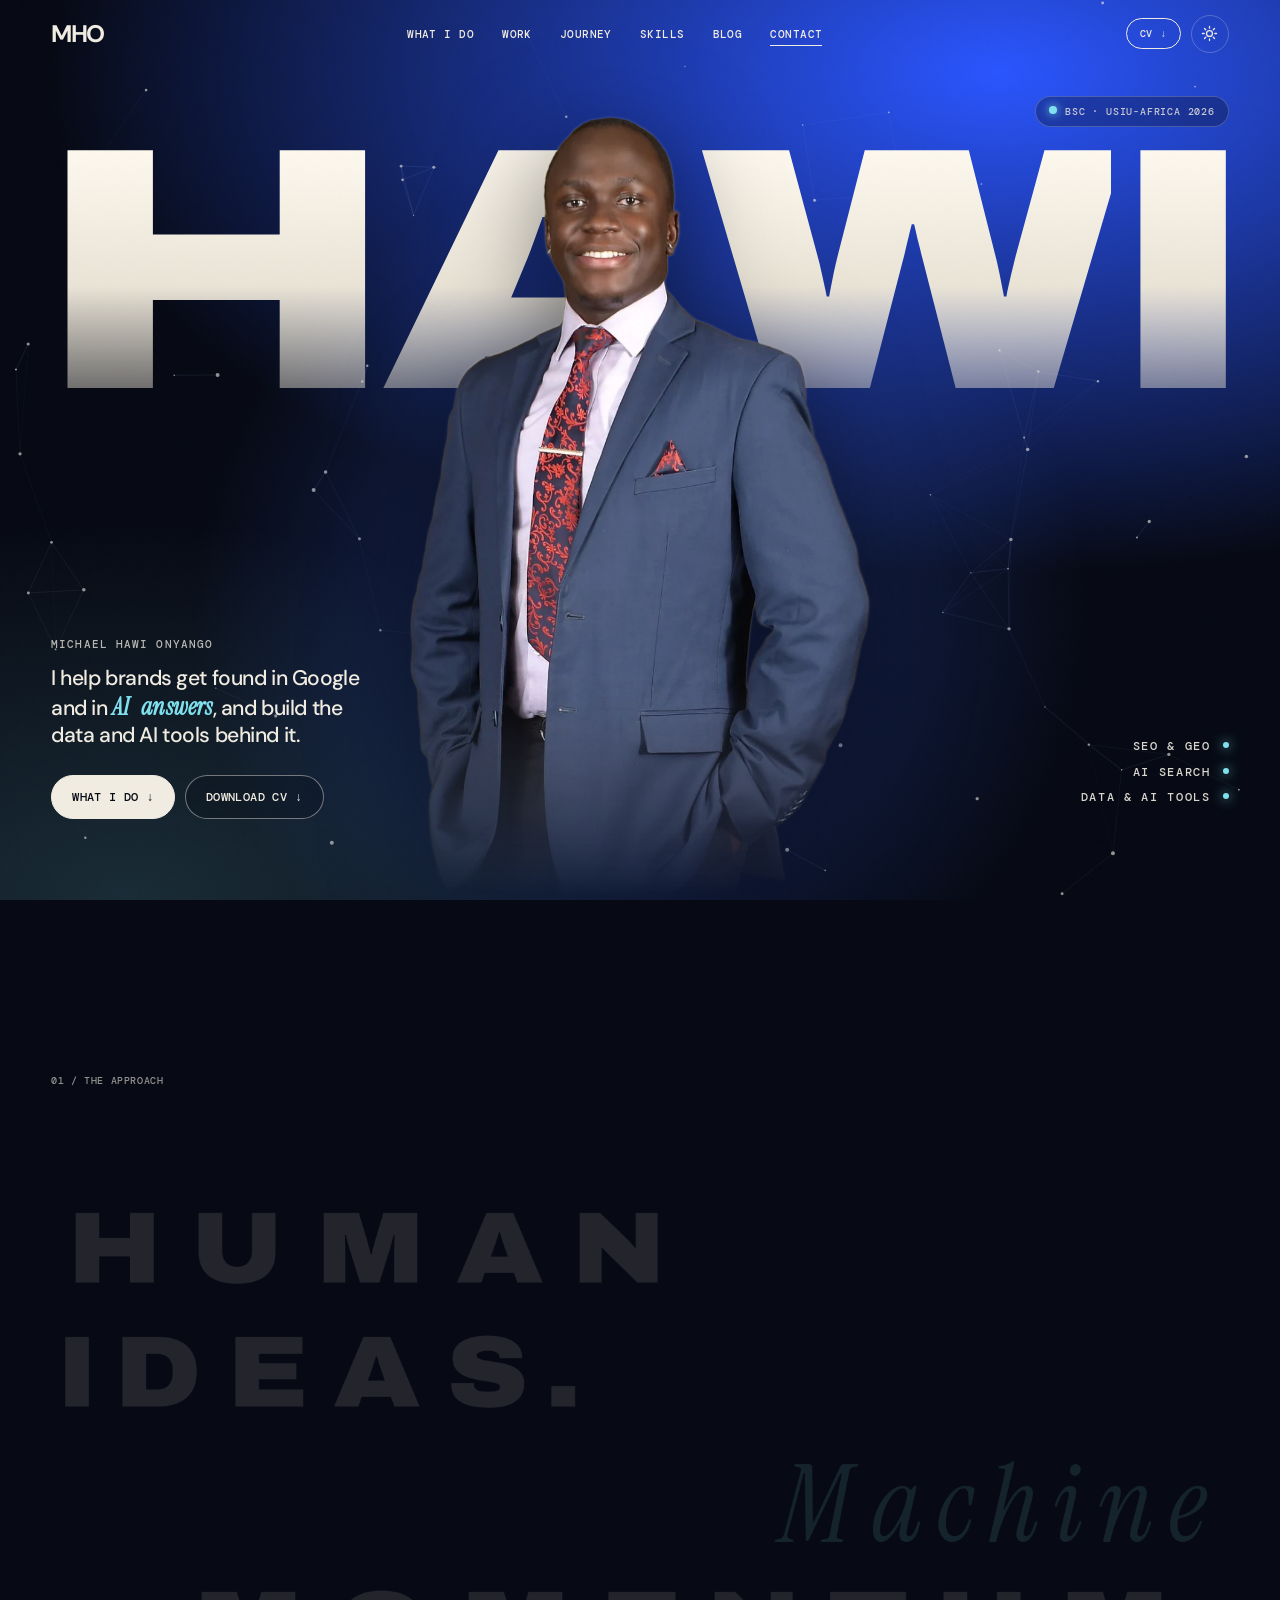
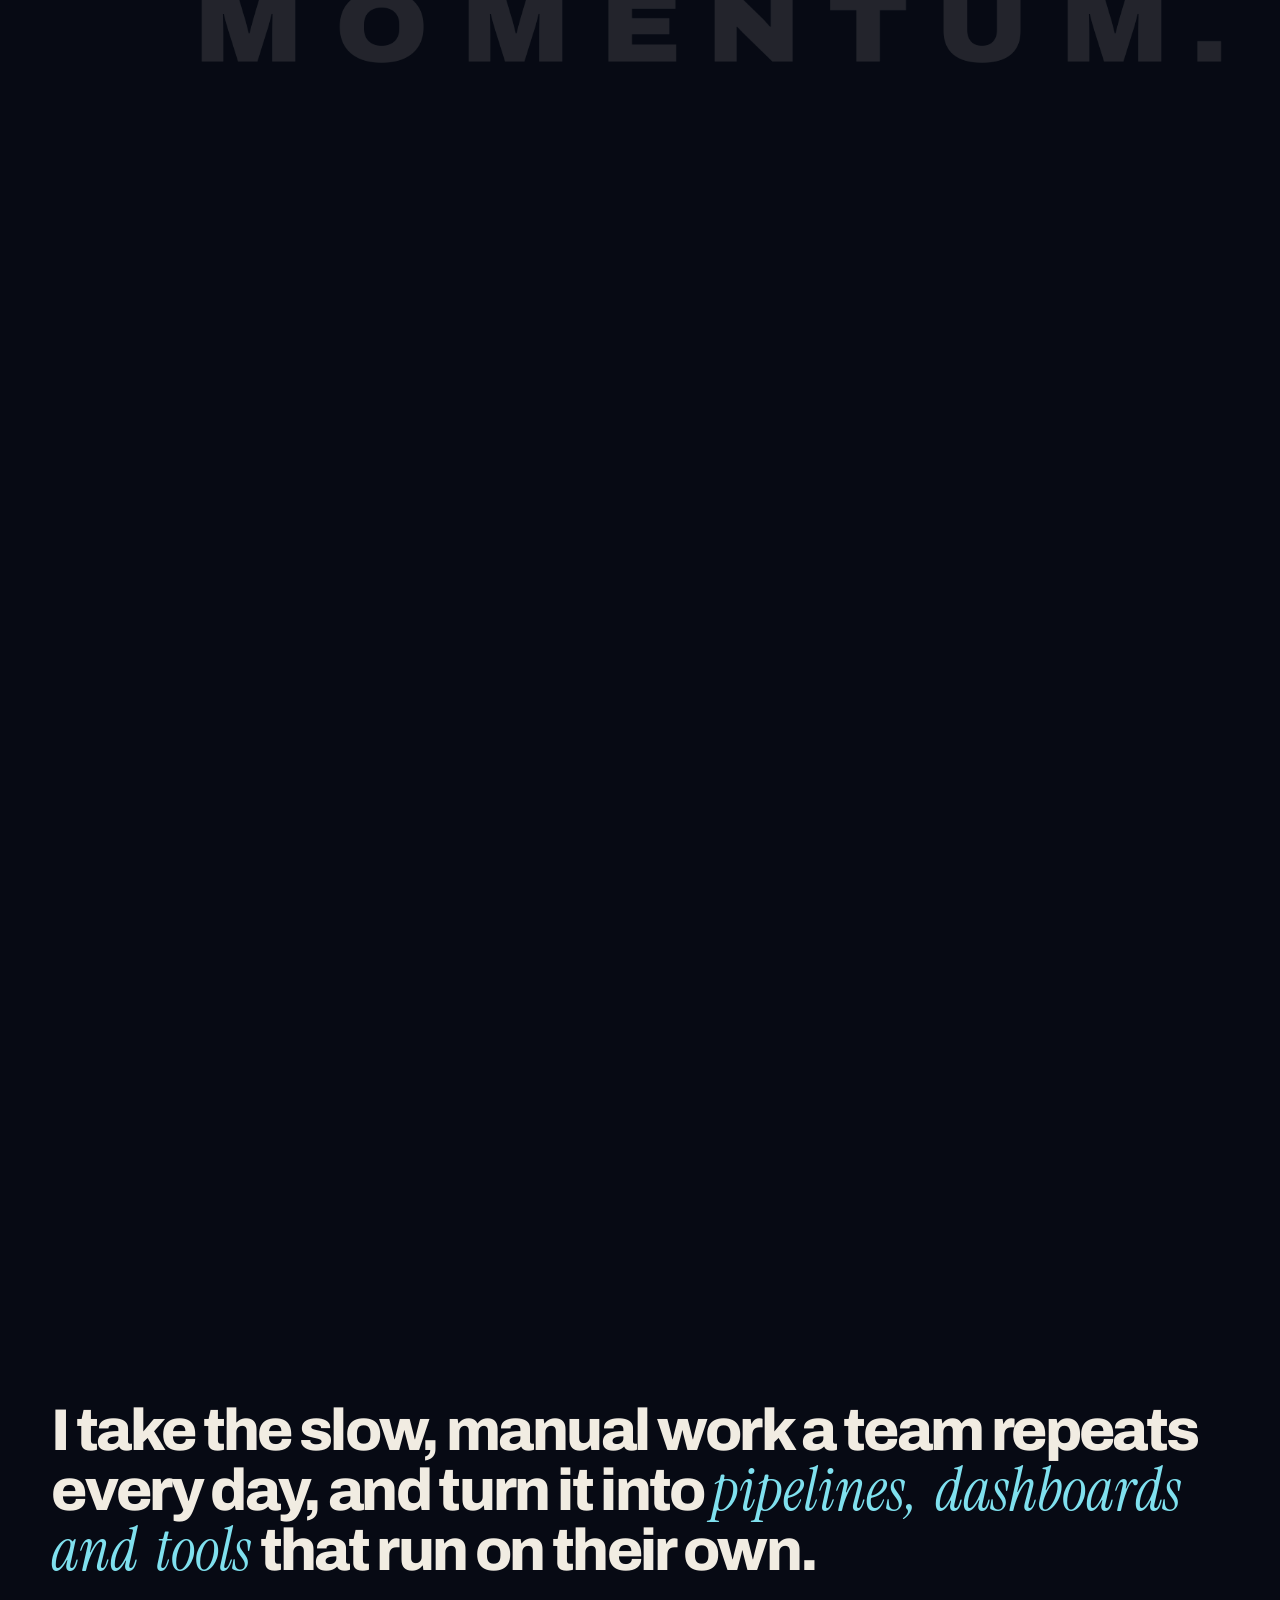
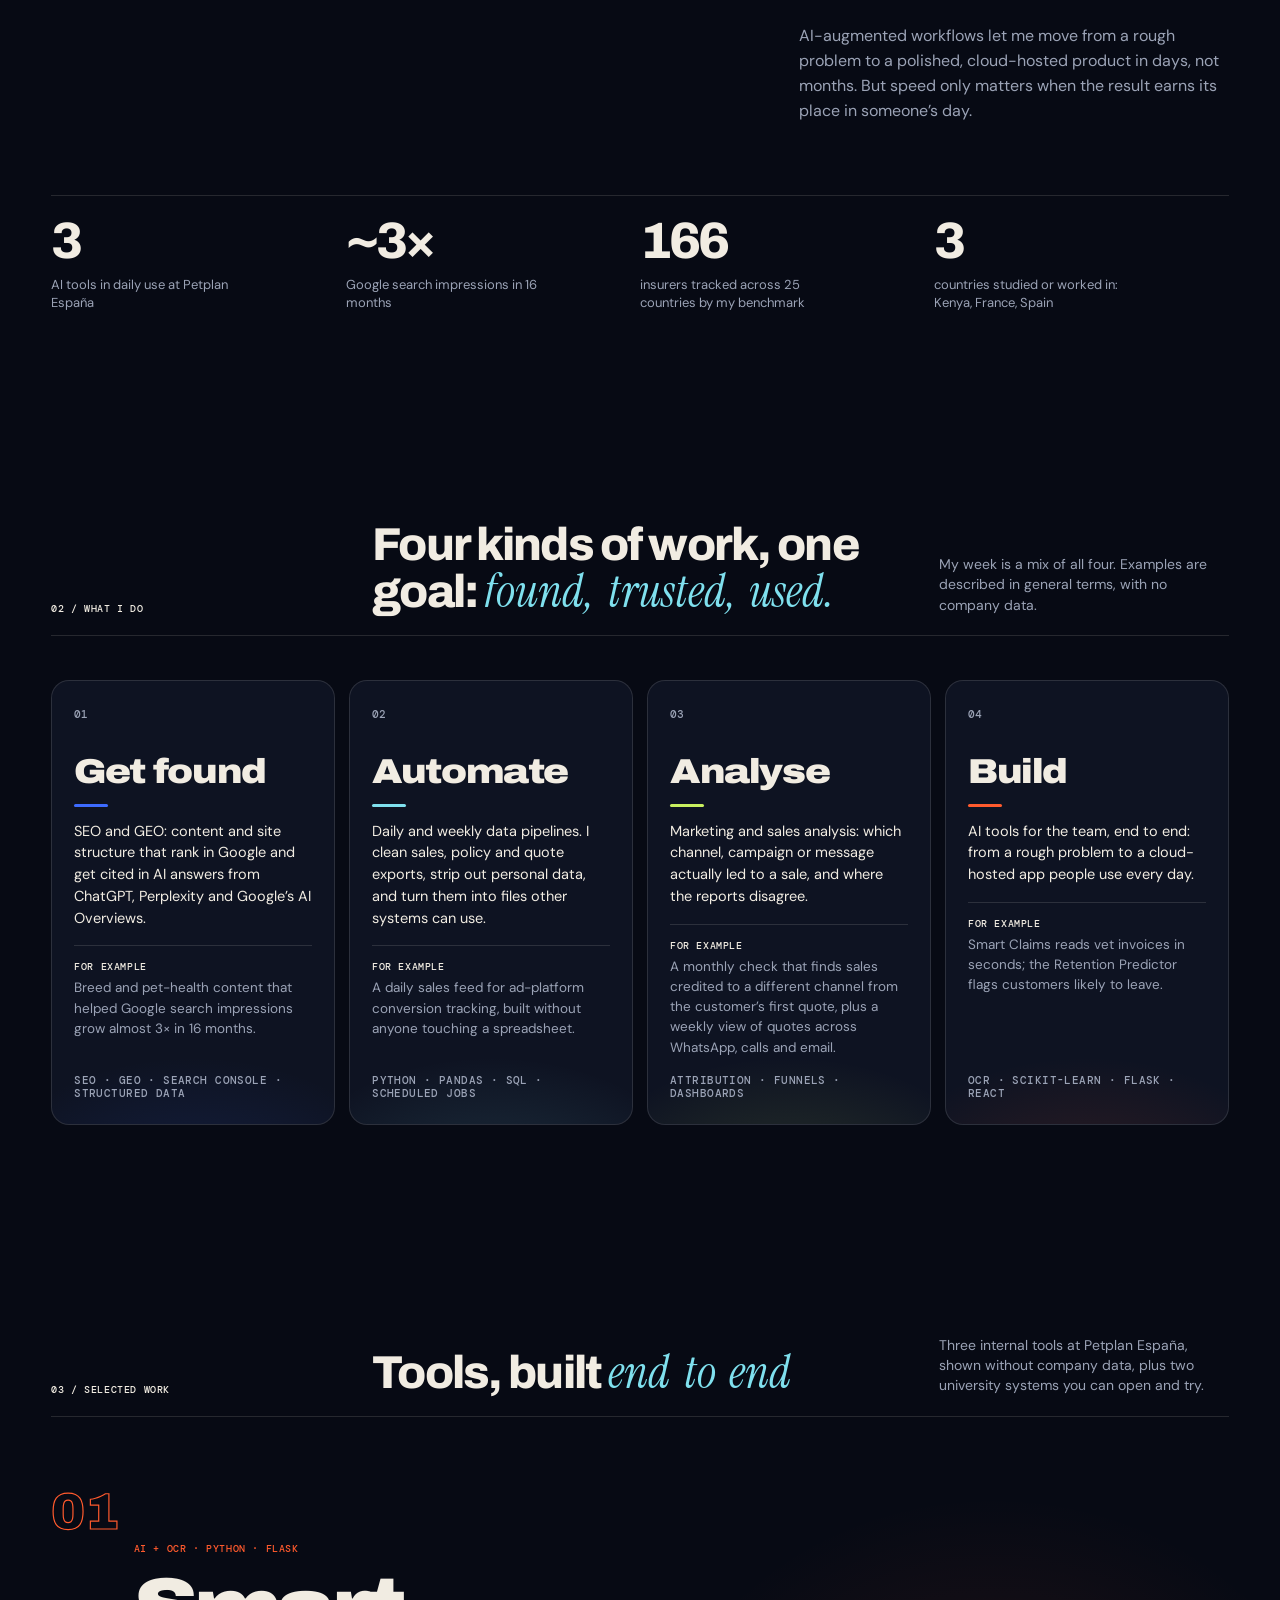
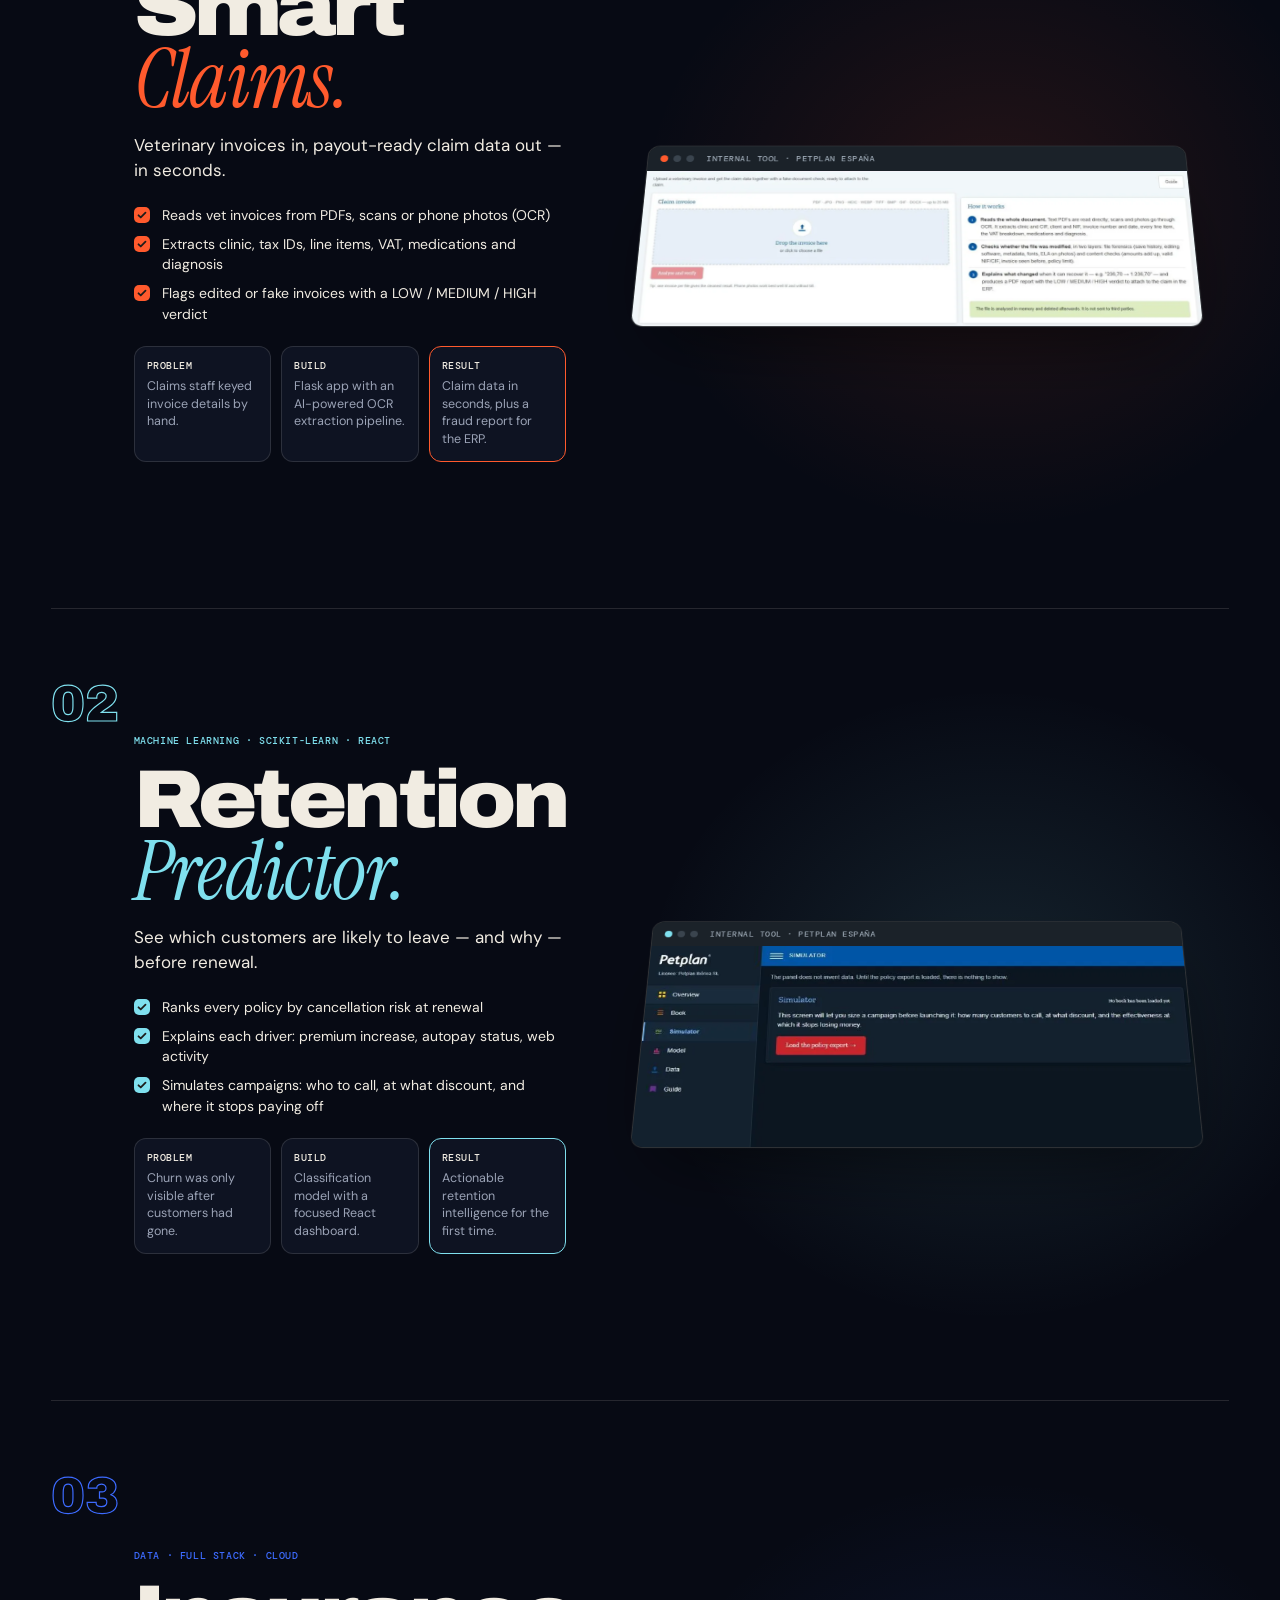
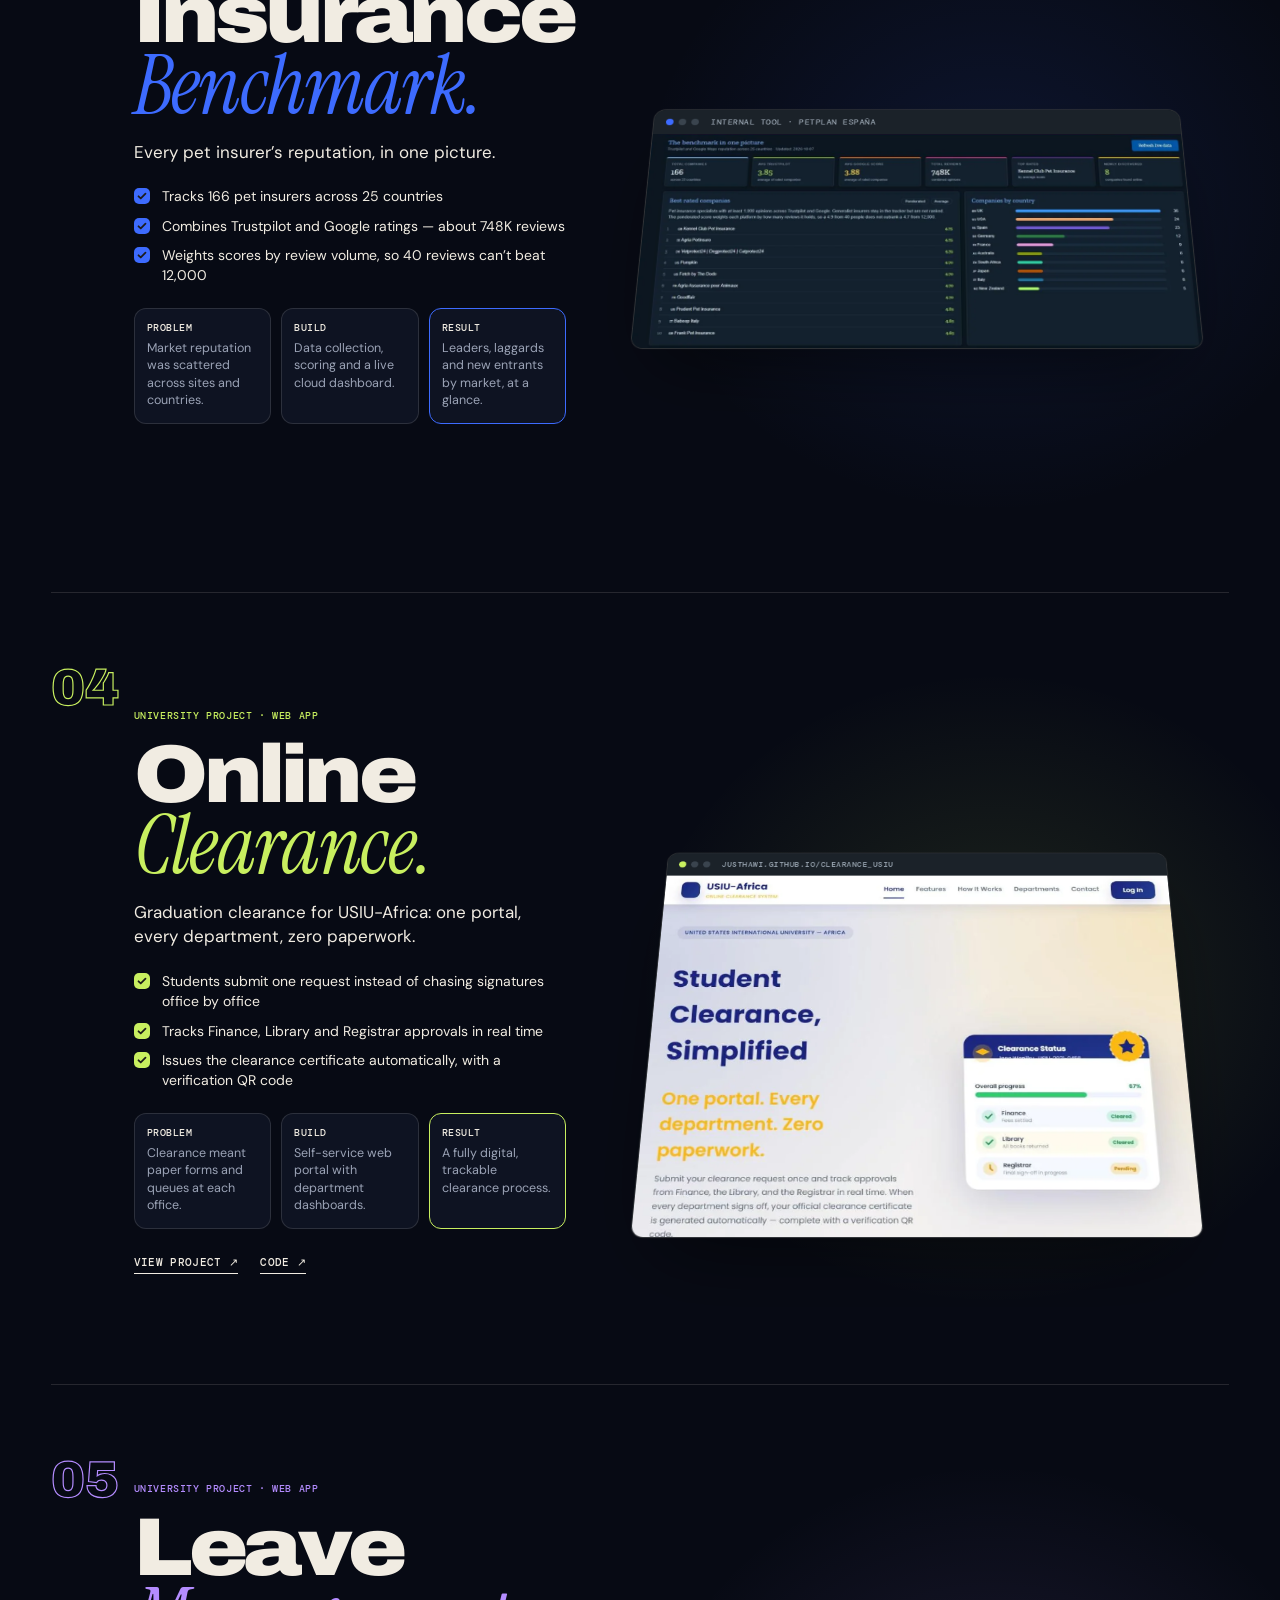
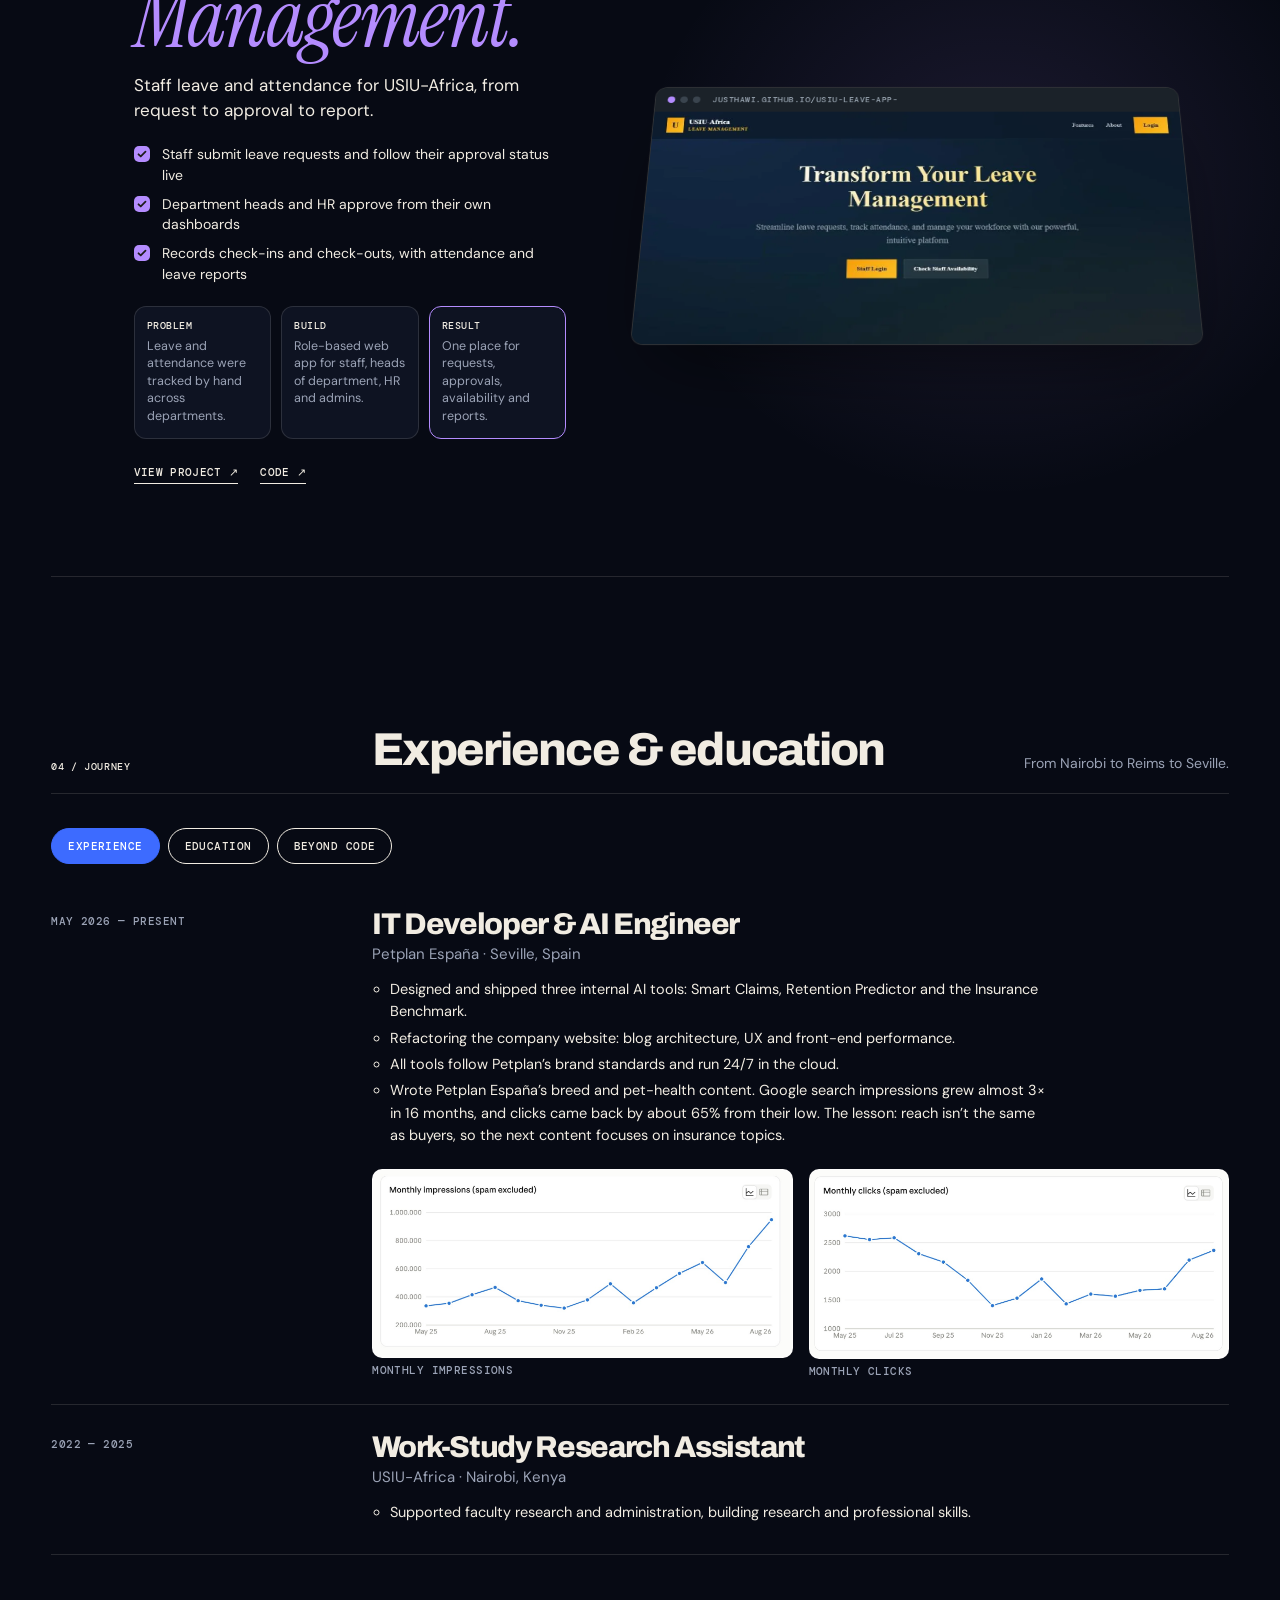
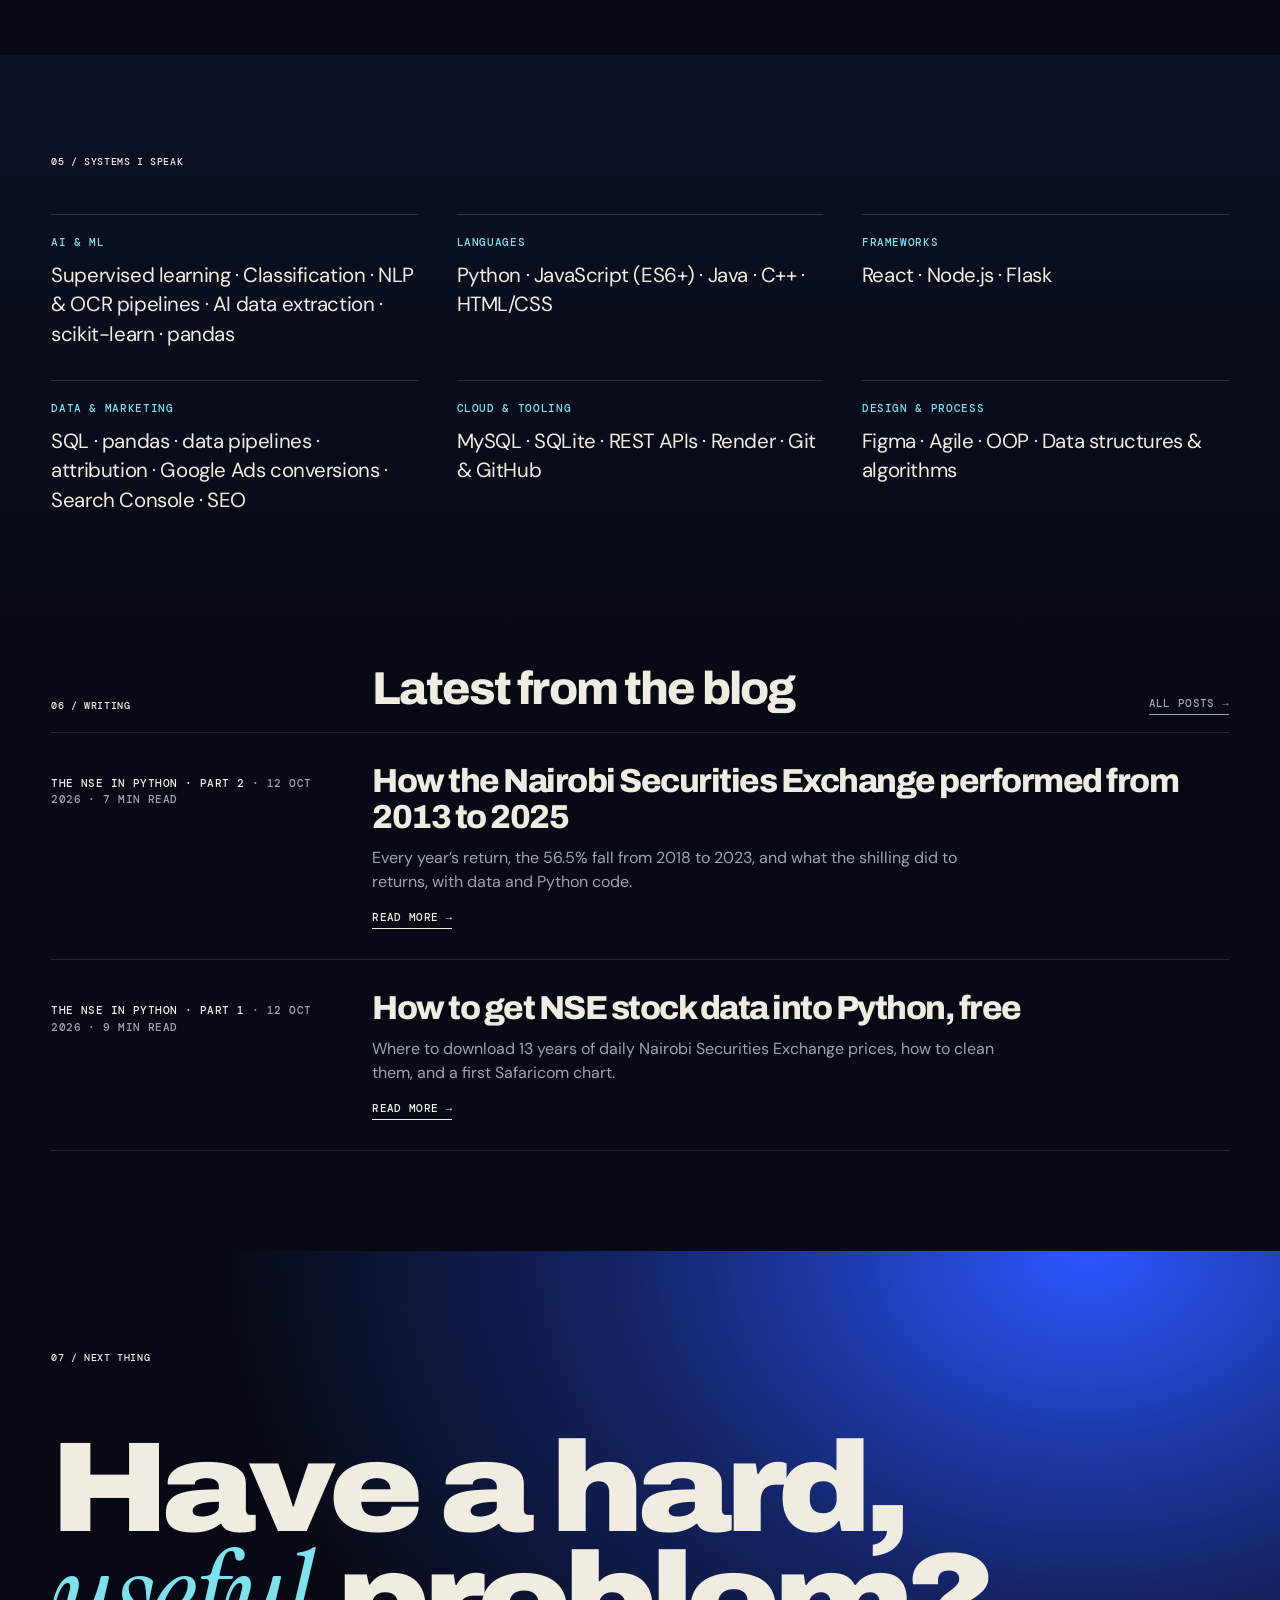
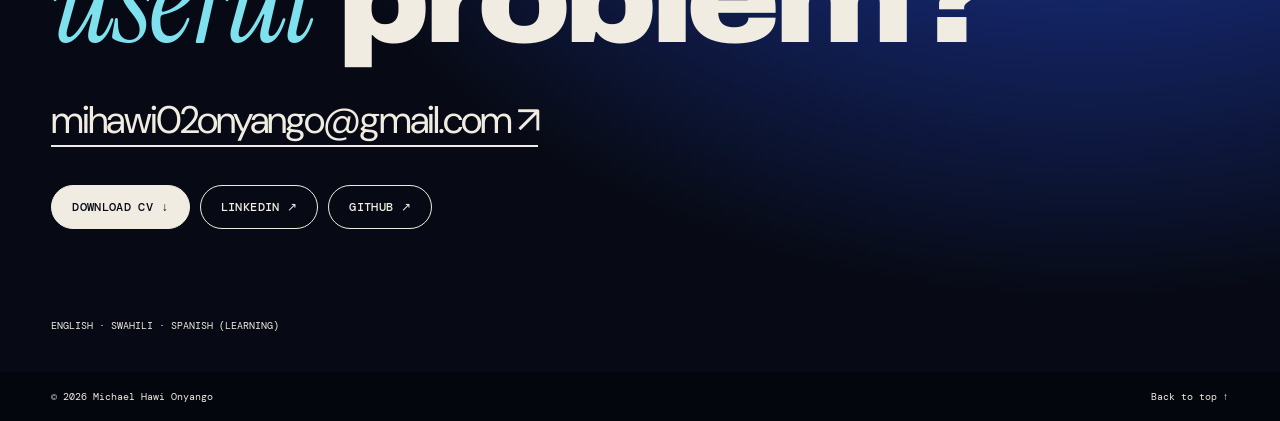
==== commit b4ec5ff5: "Match social preview alt text to homepage headline" ====
--- a/index.html
+++ b/index.html
@@ -22,7 +22,7 @@
   <meta property="og:image" content="https://michael-hawi-onyango-portfolio.onrender.com/og-image.png" />
   <meta property="og:image:width" content="1200" />
   <meta property="og:image:height" content="630" />
-  <meta property="og:image:alt" content="Michael Hawi Onyango in a blue blazer: I help brands get found in Google and in AI answers, with the data to prove it." />
+  <meta property="og:image:alt" content="Michael Hawi Onyango in a blue blazer: I help brands get found in Google and in AI answers, and build the data and AI tools behind it." />
   <meta property="og:locale" content="en_GB" />
   <meta property="profile:first_name" content="Michael" />
   <meta property="profile:last_name" content="Onyango" />
